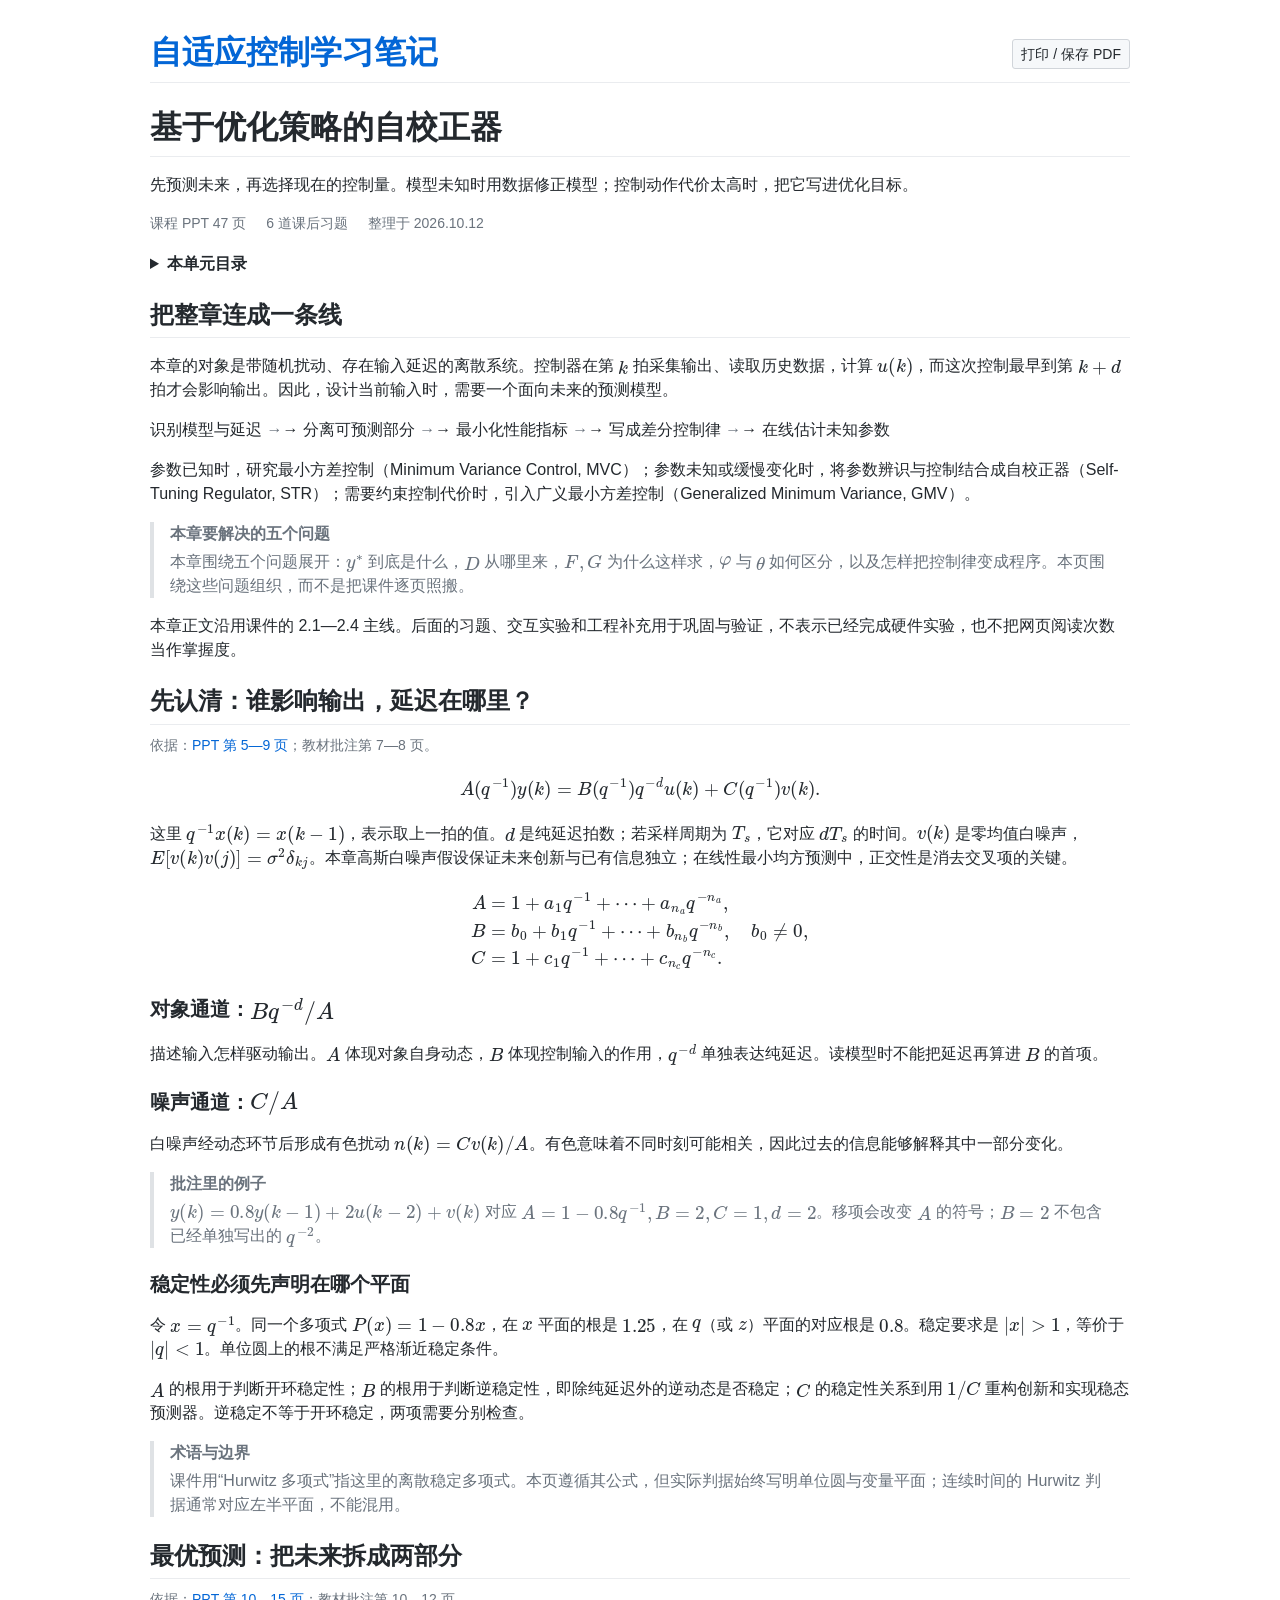
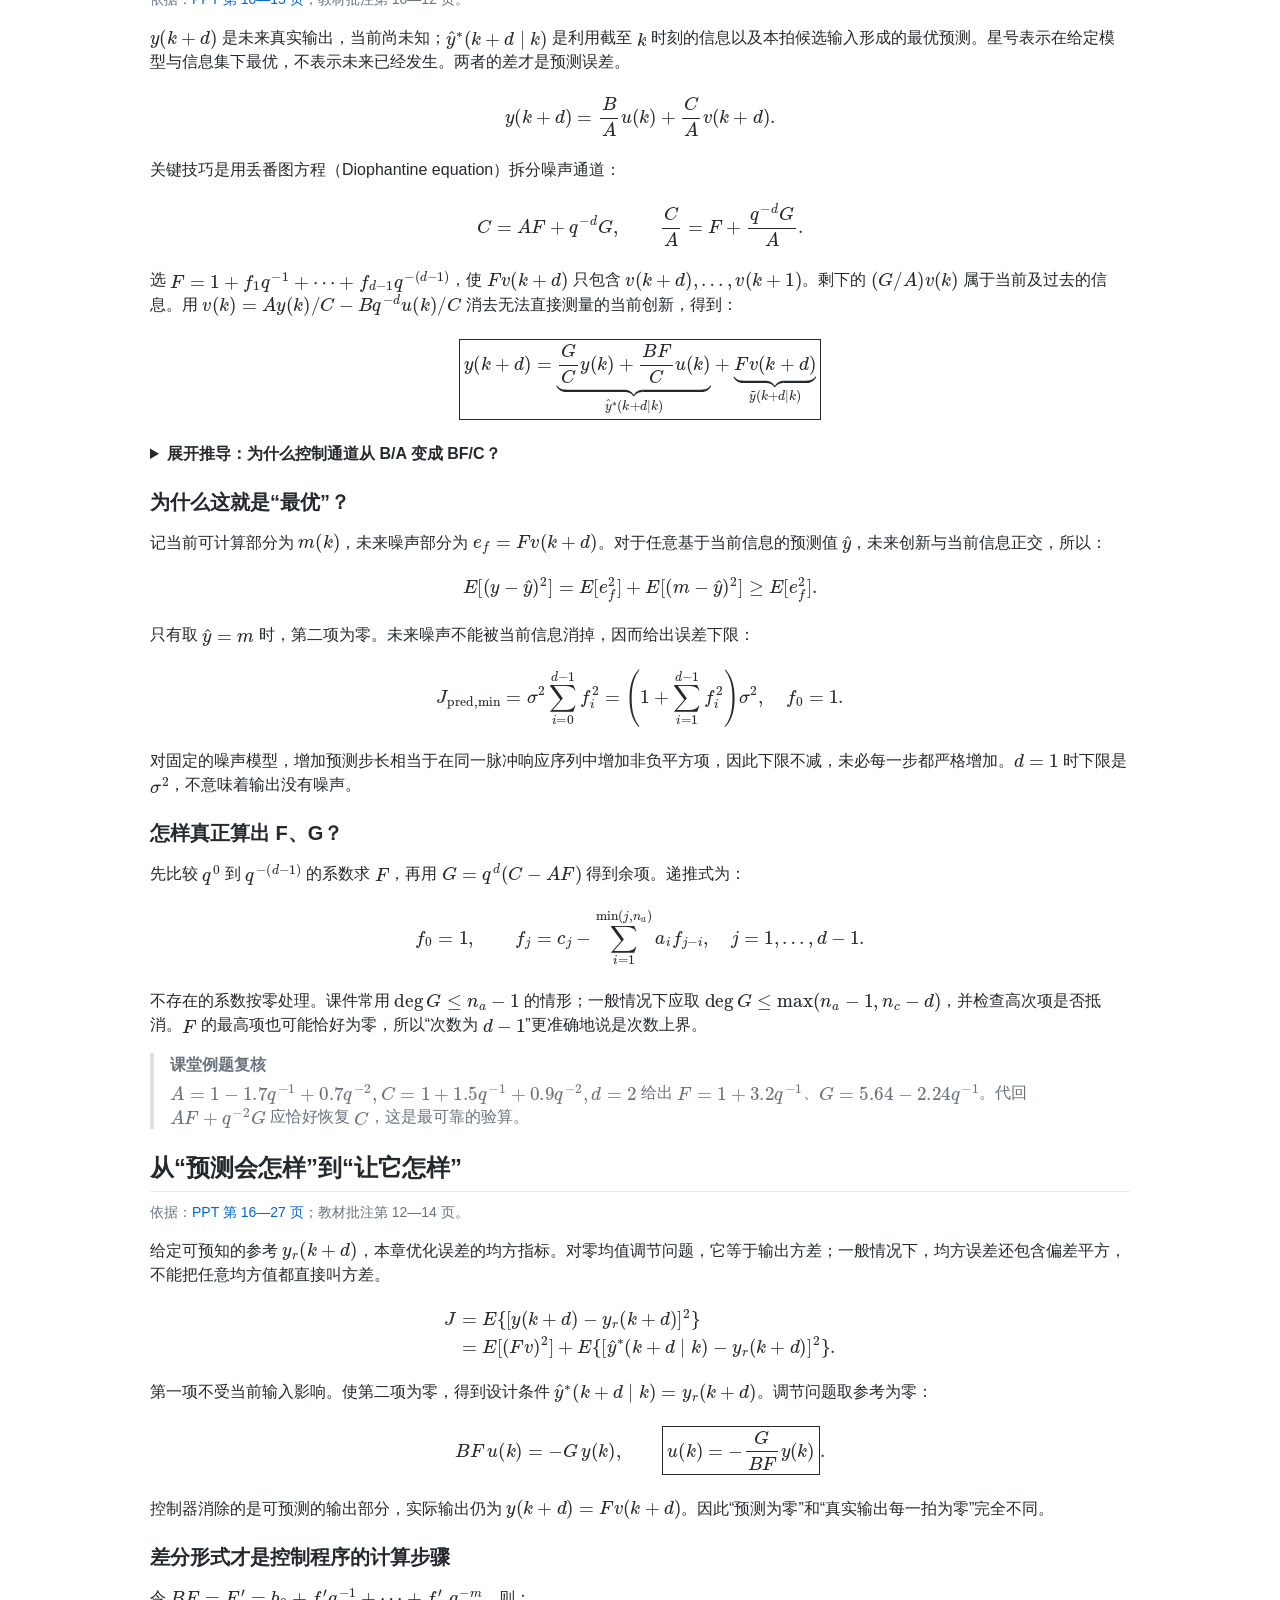
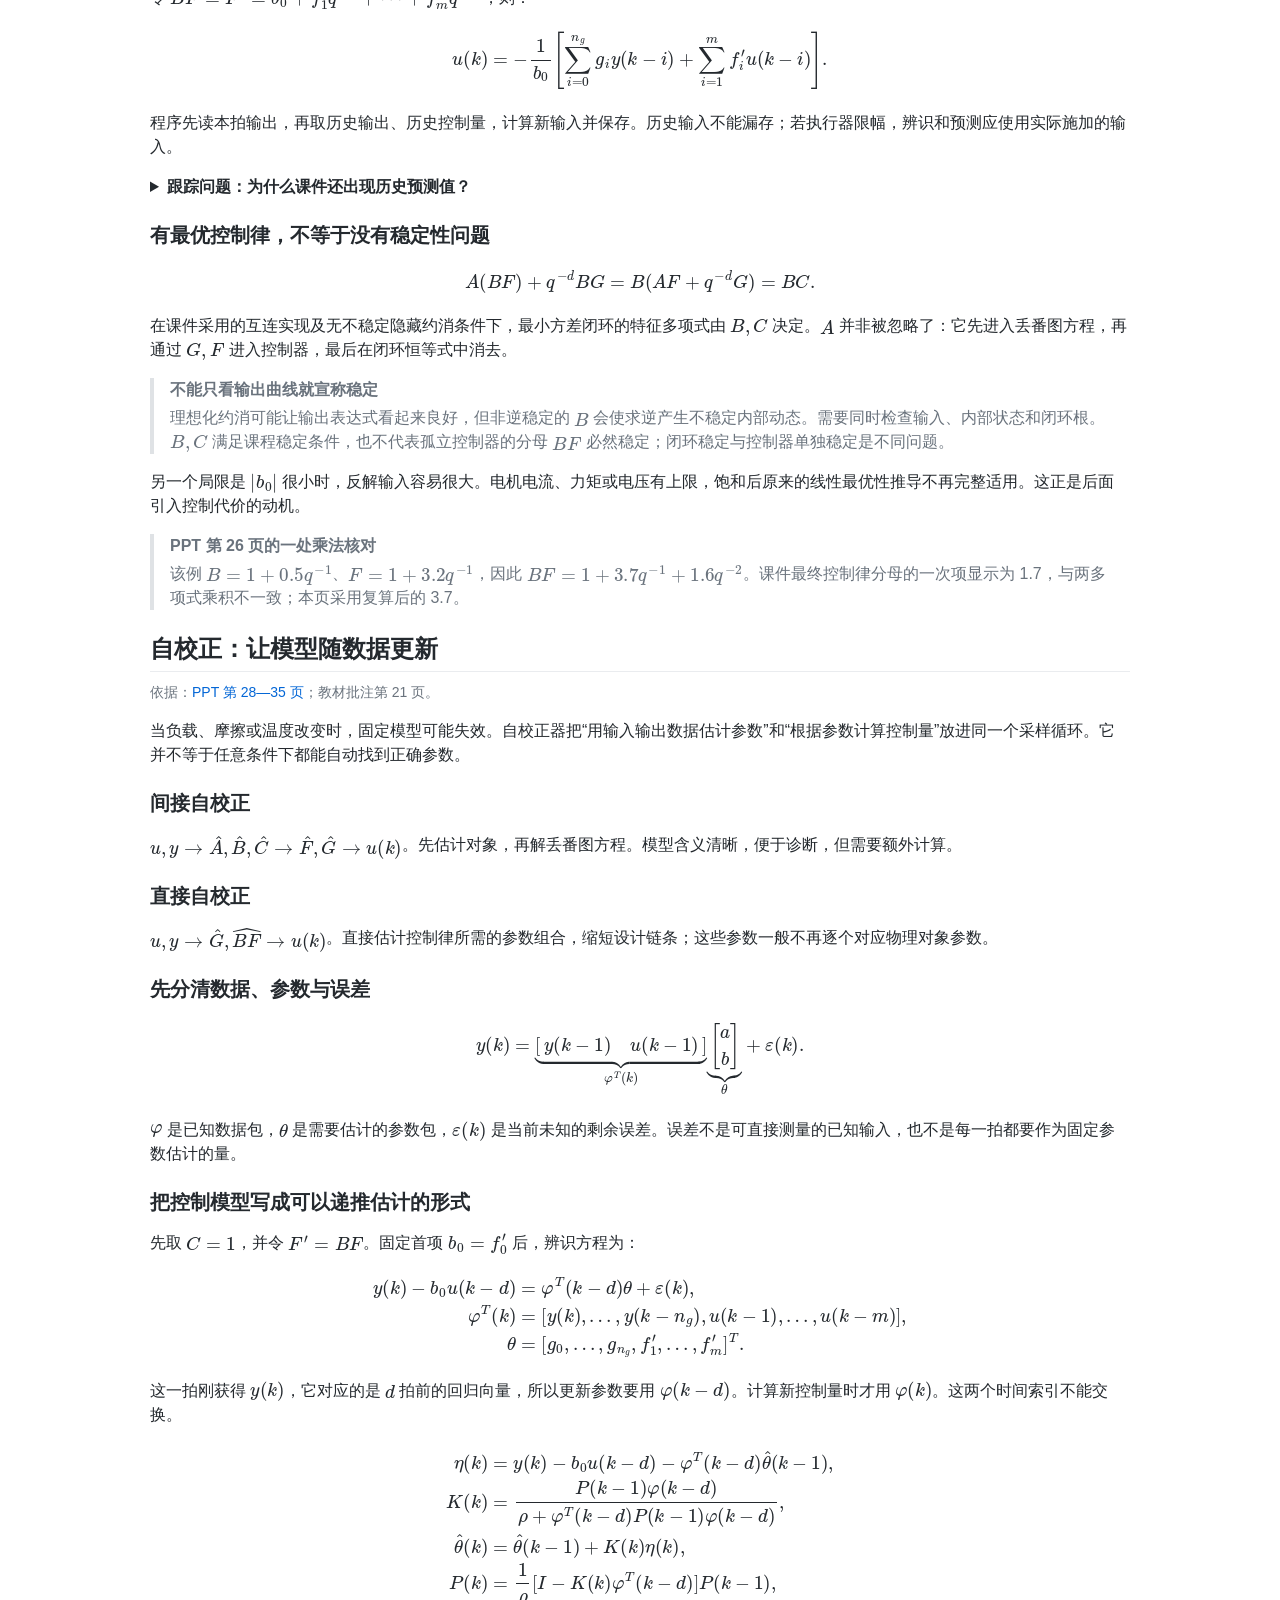
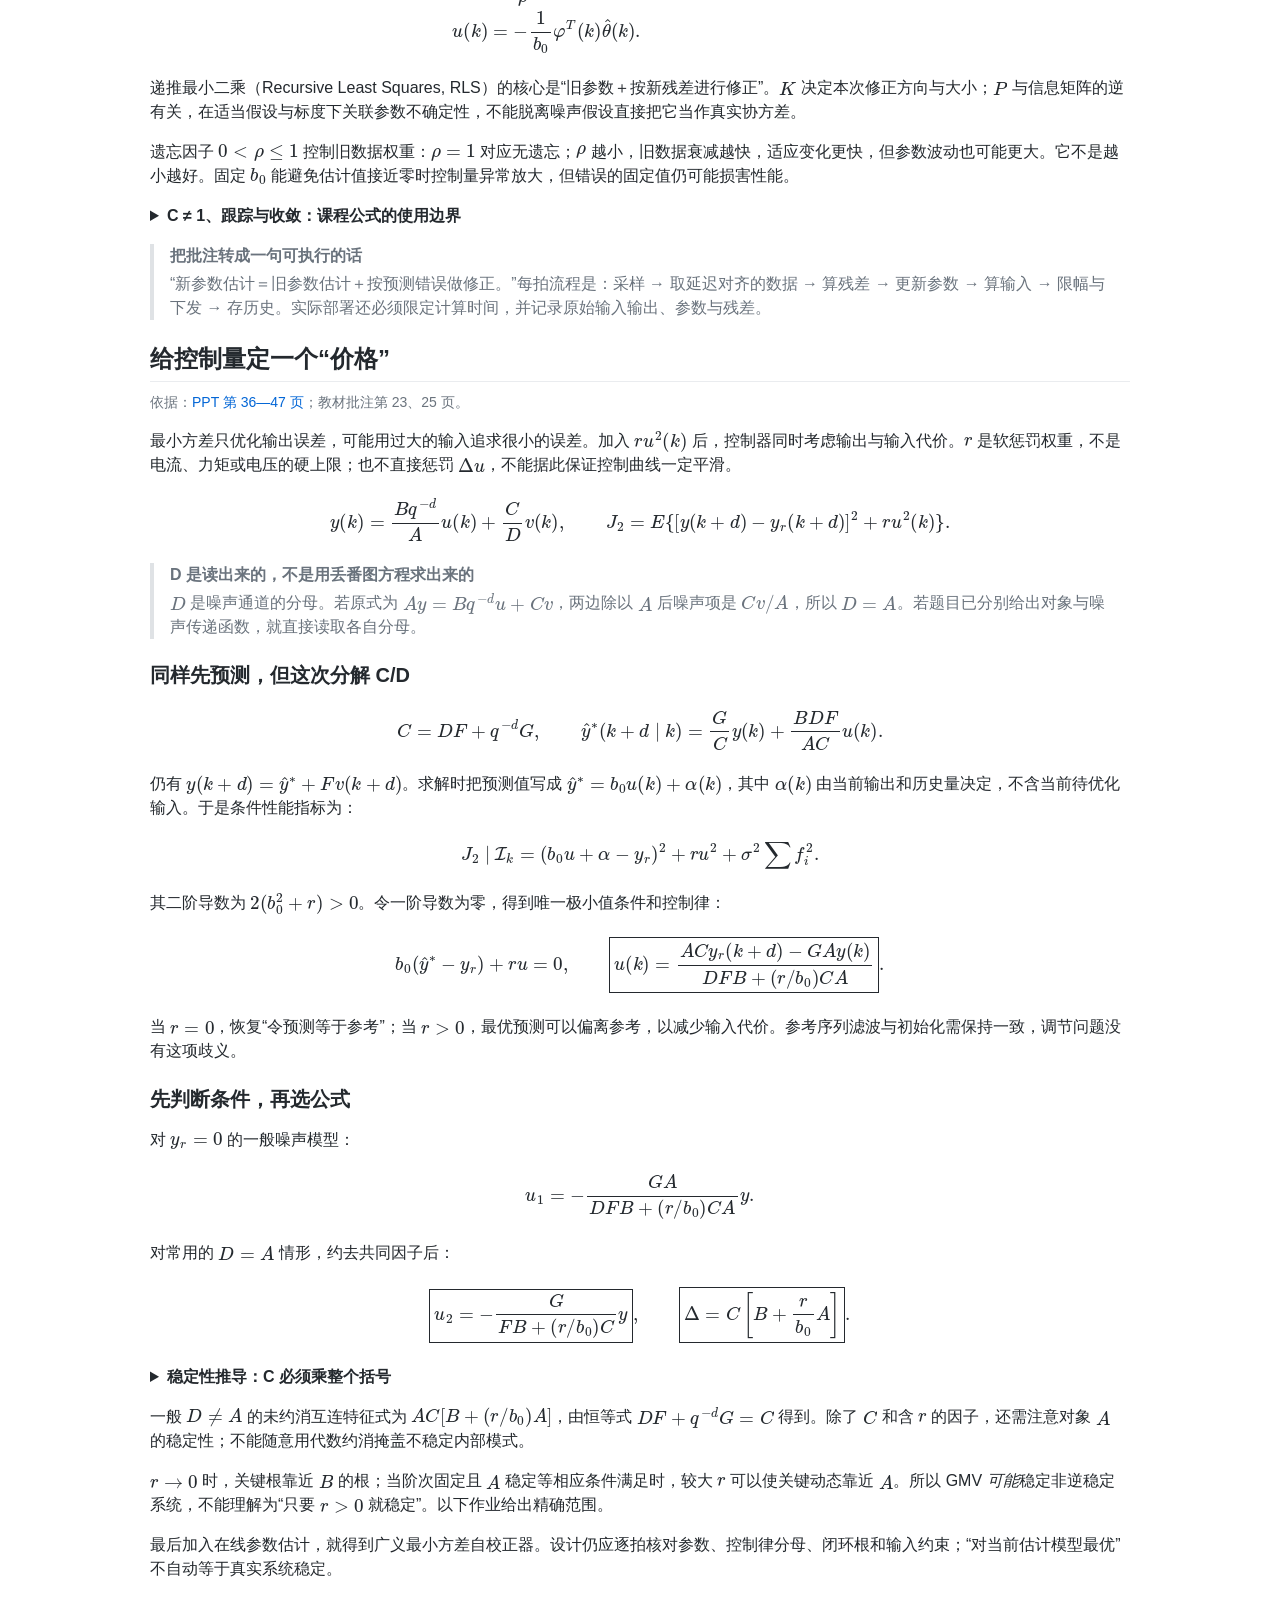
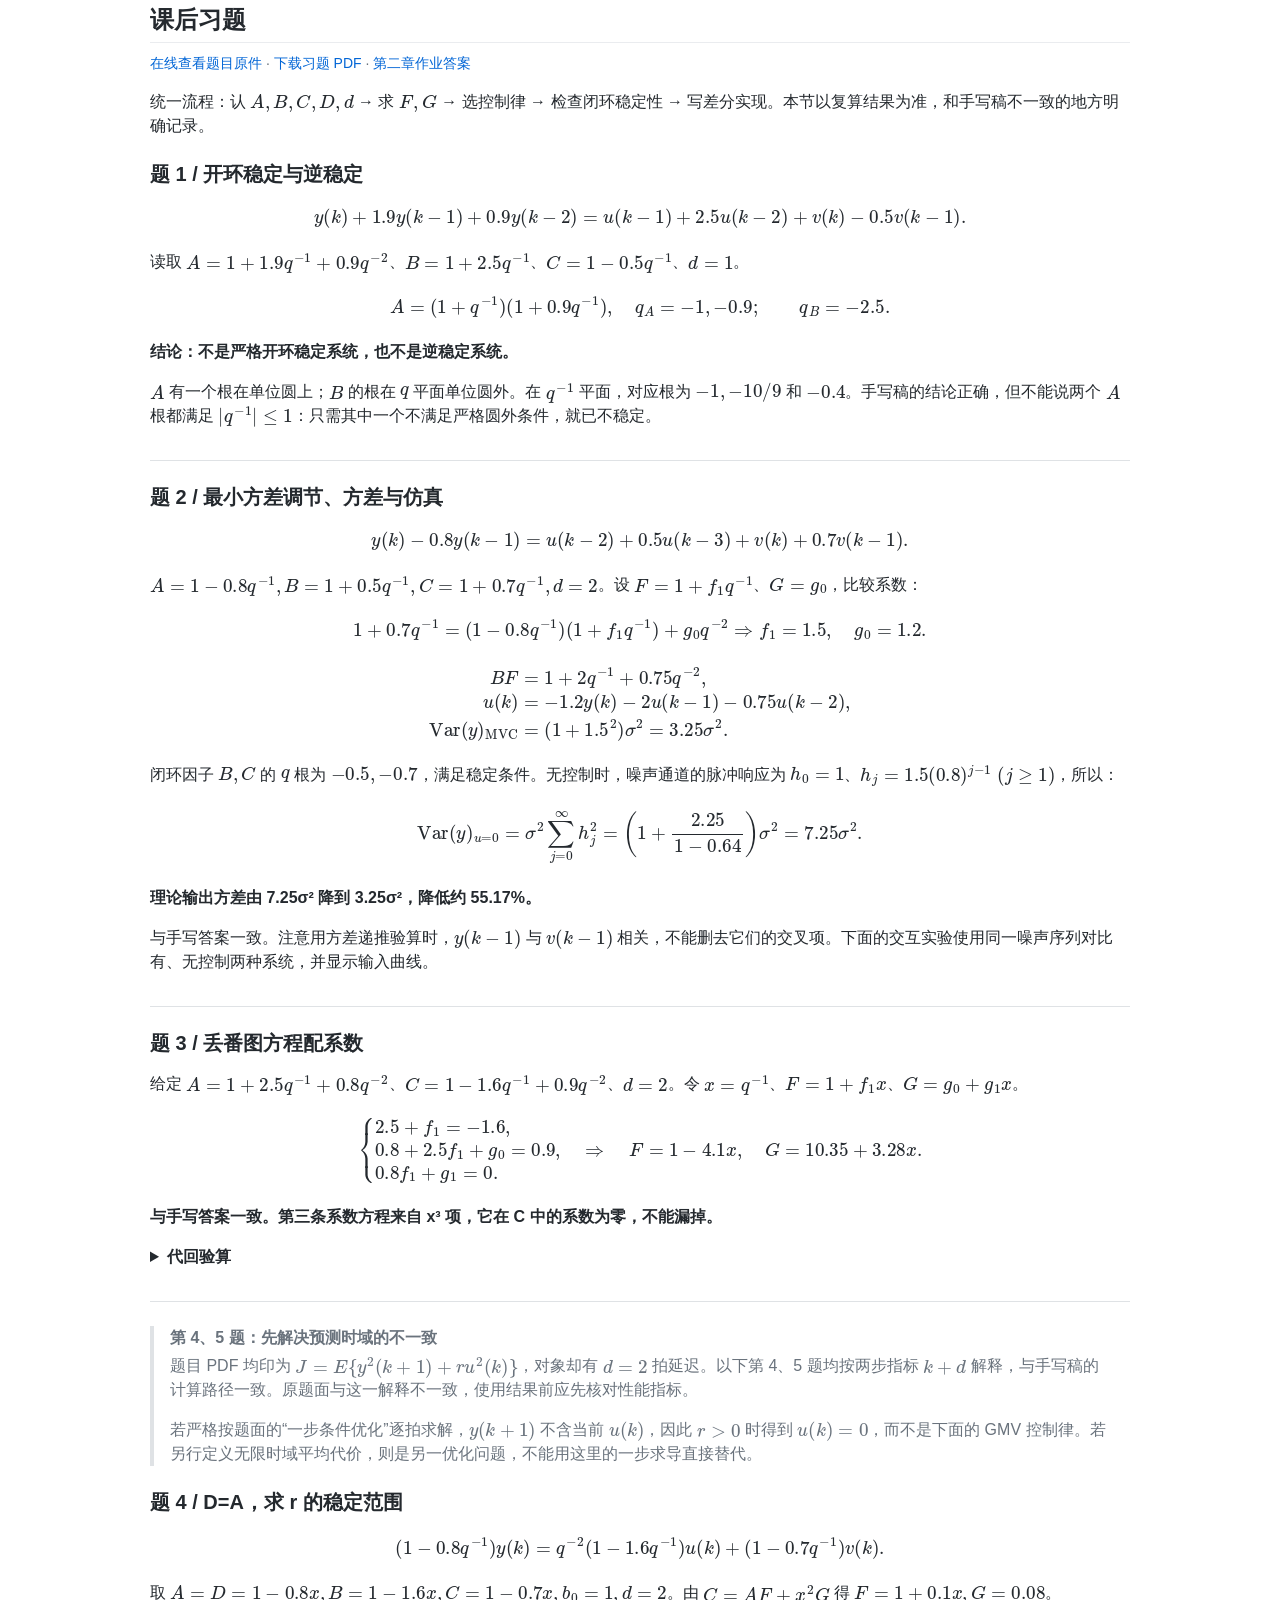
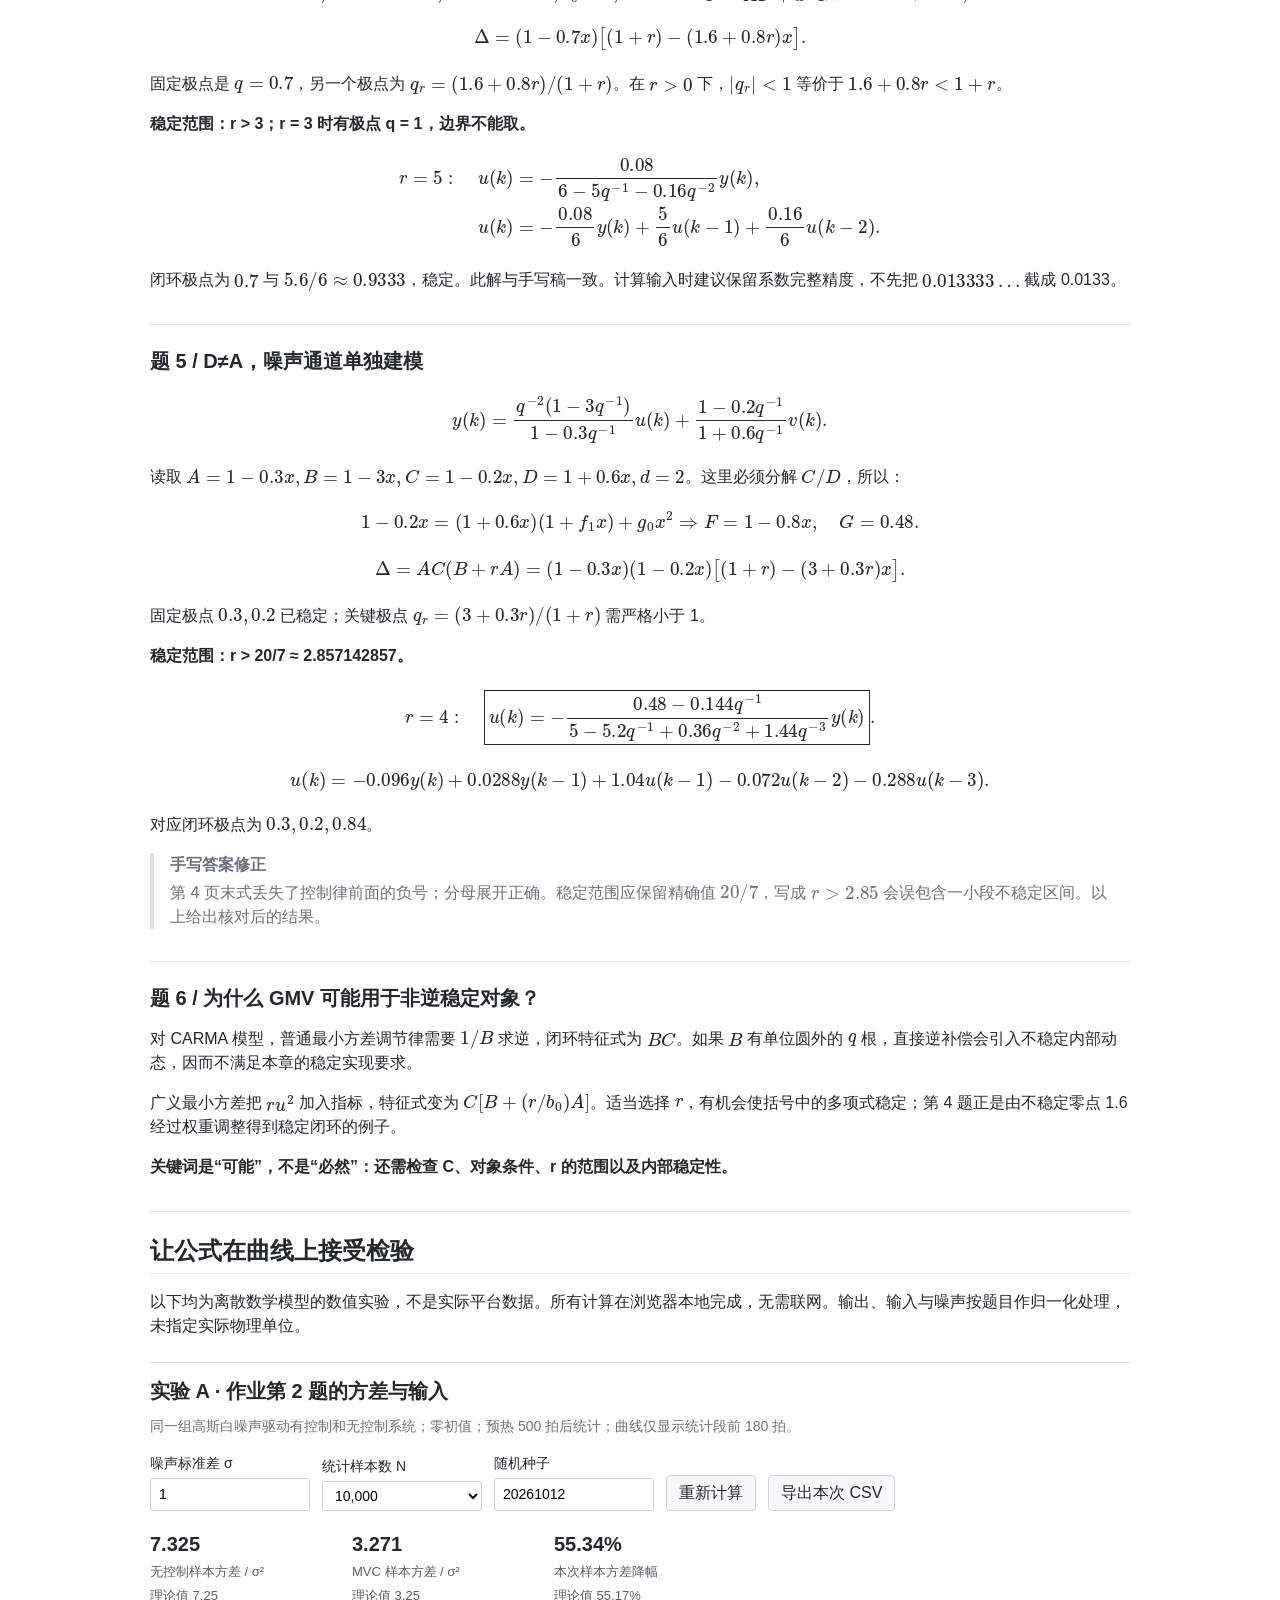
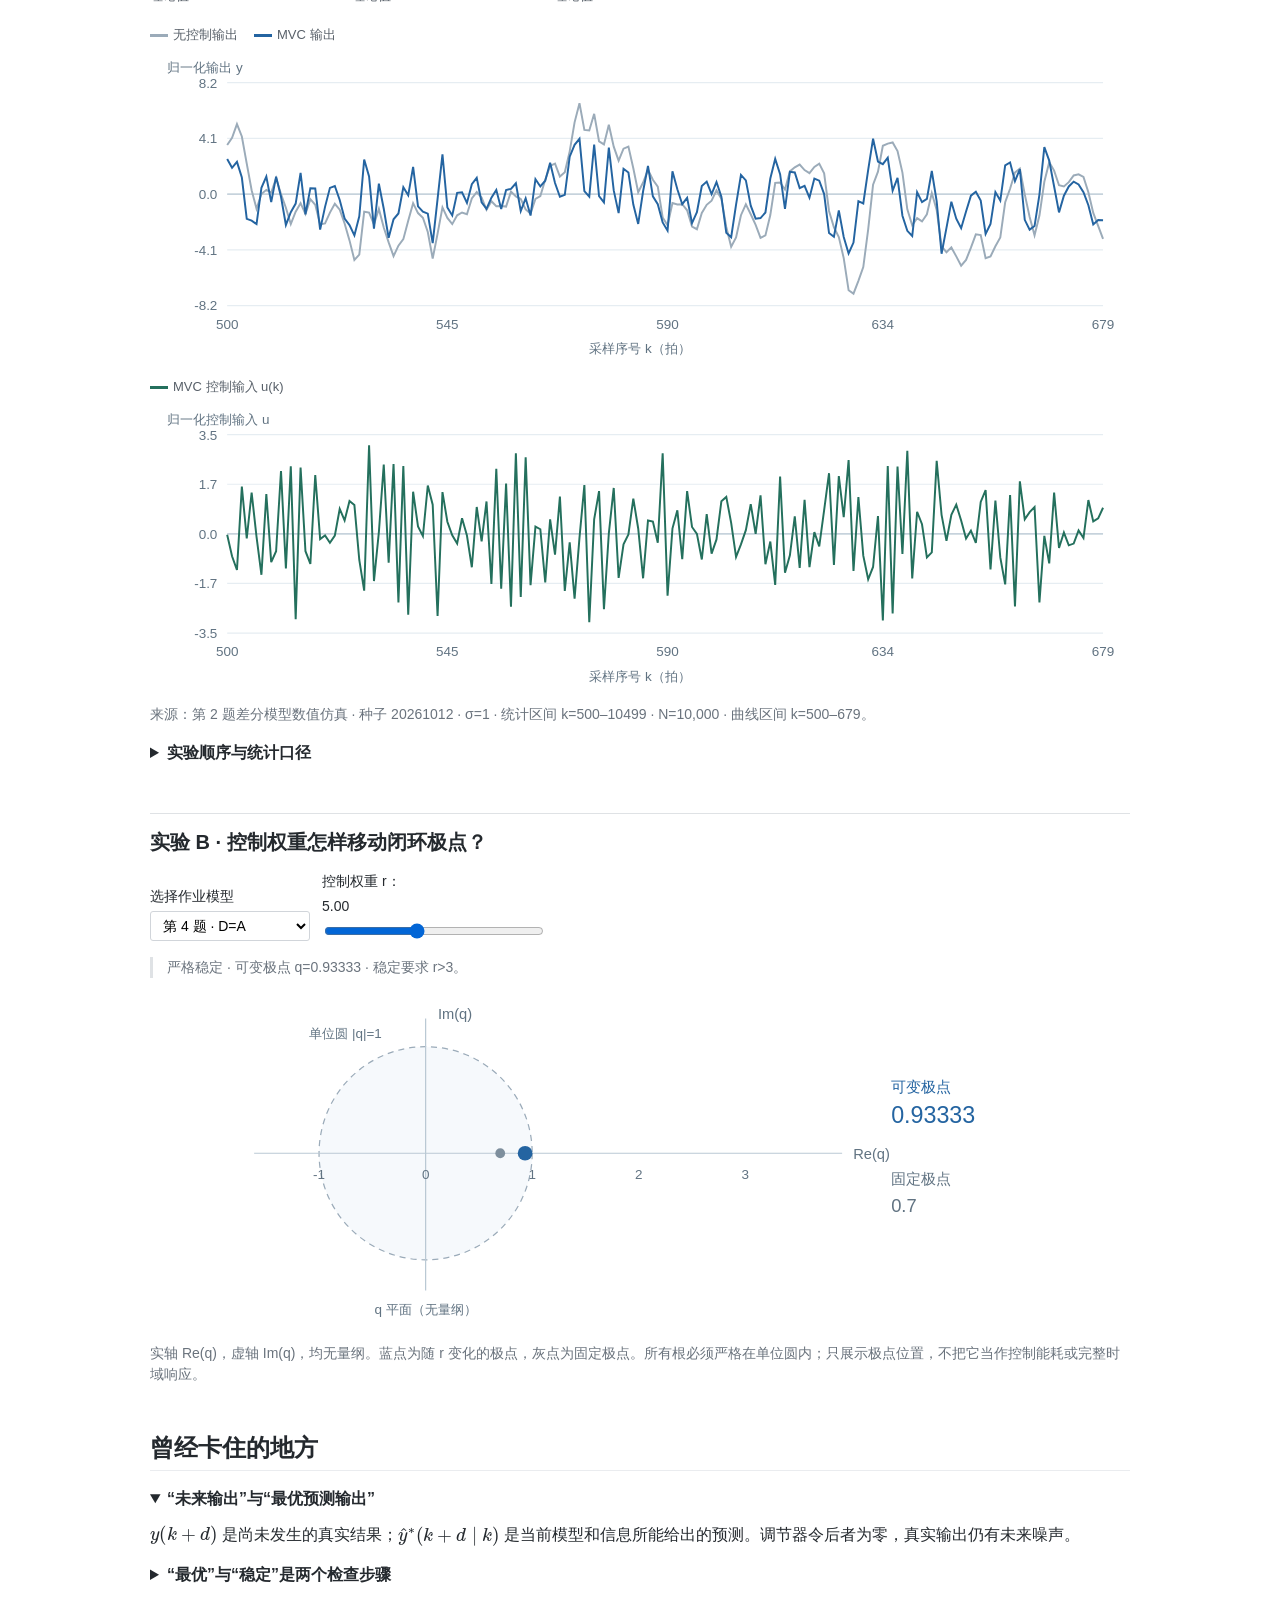
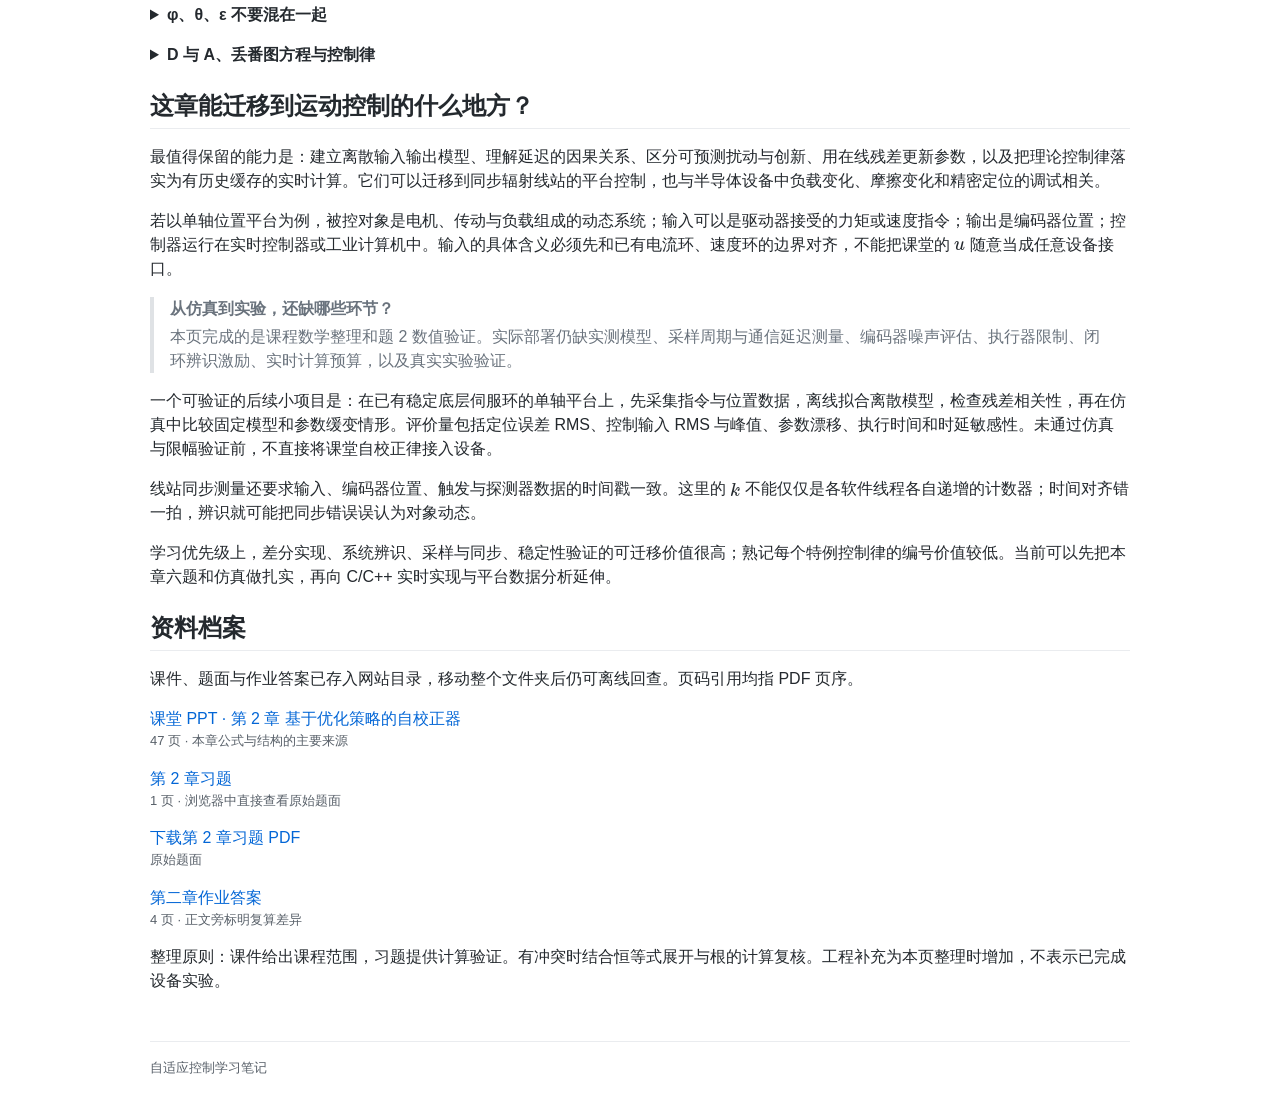
==== chapters/chapter2.html @ d5ee58f8 "Upload adaptive control chapter 2 notes" ====
<!doctype html>
<html lang="zh-CN">
<head>
<meta charset="utf-8"><meta name="viewport" content="width=device-width,initial-scale=1">
<meta name="description" content="自适应控制学习笔记：课件、推导、习题、仿真与工程理解。">
<title>基于优化策略的自校正器 · 自适应控制学习笔记</title>
<link rel="stylesheet" href="../assets/css/style.css">
<script src="../assets/js/math-config.js"></script>
<script defer src="../assets/vendor/mathjax/es5/tex-chtml.js"></script>
<script defer src="../assets/js/app.js"></script>
<script defer src="../assets/js/numerics.js"></script><script defer src="../assets/js/lab.js"></script>
</head>
<body class="chapter-page">
<a class="skip" href="#main">跳转到正文</a>
<div class="page">
  <header class="site-header"><a href="../index.html">自适应控制学习笔记</a><button id="print" type="button">打印 / 保存 PDF</button></header>
  <main id="main" class="markdown-body"><header class="chapter-header"><h1>基于优化策略的自校正器</h1><p class="lead">先预测未来，再选择现在的控制量。模型未知时用数据修正模型；控制动作代价太高时，把它写进优化目标。</p><div class="chapter-meta"><span>课程 PPT 47 页</span><span>6 道课后习题</span><span>整理于 2026.10.12</span></div></header><details class="toc"><summary>本单元目录</summary><nav class="section-nav" aria-label="第 02 单元目录"><a href="#overview">本章主线</a><a href="#model">2.1 模型与稳定性</a><a href="#prediction">2.2 最优预测</a><a href="#mvc">2.2 最小方差控制</a><a href="#str">2.3 自校正与 RLS</a><a href="#gmv">2.4 广义最小方差</a><a href="#exercises">课后习题</a><a href="#lab">交互实验室</a><a href="#review">曾经卡住的地方</a><a href="#engineering">工程迁移</a><a href="#sources">资料与手写笔记</a></nav></details>

<section id="overview" class="chapter-section"><h2>把整章连成一条线</h2><p>本章的对象是带随机扰动、存在输入延迟的离散系统。控制器在第 \(k\) 拍采集输出、读取历史数据，计算 \(u(k)\)，而这次控制最早到第 \(k+d\) 拍才会影响输出。因此，设计当前输入时，需要一个面向未来的预测模型。</p><div class="flow"><span>识别模型与延迟</span><span>→ 分离可预测部分</span><span>→ 最小化性能指标</span><span>→ 写成差分控制律</span><span>→ 在线估计未知参数</span></div><p>参数已知时，研究最小方差控制（Minimum Variance Control, MVC）；参数未知或缓慢变化时，将参数辨识与控制结合成自校正器（Self-Tuning Regulator, STR）；需要约束控制代价时，引入广义最小方差控制（Generalized Minimum Variance, GMV）。</p><div class="callout note"><strong>本章要解决的五个问题</strong><p>本章围绕五个问题展开：\(y^*\) 到底是什么，\(D\) 从哪里来，\(F,G\) 为什么这样求，\(\varphi\) 与 \(\theta\) 如何区分，以及怎样把控制律变成程序。本页围绕这些问题组织，而不是把课件逐页照搬。</p></div><p>本章正文沿用课件的 2.1—2.4 主线。后面的习题、交互实验和工程补充用于巩固与验证，不表示已经完成硬件实验，也不把网页阅读次数当作掌握度。</p></section>

<section id="model" class="chapter-section"><h2>先认清：谁影响输出，延迟在哪里？</h2><p class="source-ref">依据：<a href="../sources/chapter2-slides.pdf#page=5">PPT 第 5—9 页</a>；教材批注第 7—8 页。</p><div class="equation">\[ A(q^{-1})y(k)=B(q^{-1})q^{-d}u(k)+C(q^{-1})v(k). \]</div><p>这里 \(q^{-1}x(k)=x(k-1)\)，表示取上一拍的值。\(d\) 是纯延迟拍数；若采样周期为 \(T_s\)，它对应 \(dT_s\) 的时间。\(v(k)\) 是零均值白噪声，\(E[v(k)v(j)]=\sigma^2\delta_{kj}\)。本章高斯白噪声假设保证未来创新与已有信息独立；在线性最小均方预测中，正交性是消去交叉项的关键。</p><div class="equation">\[\begin{aligned} A&=1+a_1q^{-1}+\cdots+a_{n_a}q^{-n_a},\\ B&=b_0+b_1q^{-1}+\cdots+b_{n_b}q^{-n_b},\quad b_0\ne0,\\ C&=1+c_1q^{-1}+\cdots+c_{n_c}q^{-n_c}.\end{aligned}\]</div><div class="two-col"><div class="concept"><h3>对象通道：\(Bq^{-d}/A\)</h3><p>描述输入怎样驱动输出。\(A\) 体现对象自身动态，\(B\) 体现控制输入的作用，\(q^{-d}\) 单独表达纯延迟。读模型时不能把延迟再算进 \(B\) 的首项。</p></div><div class="concept"><h3>噪声通道：\(C/A\)</h3><p>白噪声经动态环节后形成有色扰动 \(n(k)=Cv(k)/A\)。有色意味着不同时刻可能相关，因此过去的信息能够解释其中一部分变化。</p></div></div><div class="callout note"><strong>批注里的例子</strong><p>\(y(k)=0.8y(k-1)+2u(k-2)+v(k)\) 对应 \(A=1-0.8q^{-1},B=2,C=1,d=2\)。移项会改变 \(A\) 的符号；\(B=2\) 不包含已经单独写出的 \(q^{-2}\)。</p></div><h3>稳定性必须先声明在哪个平面</h3><p>令 \(x=q^{-1}\)。同一个多项式 \(P(x)=1-0.8x\)，在 \(x\) 平面的根是 \(1.25\)，在 \(q\)（或 \(z\)）平面的对应根是 \(0.8\)。稳定要求是 \(|x|>1\)，等价于 \(|q|<1\)。单位圆上的根不满足严格渐近稳定条件。</p><p>\(A\) 的根用于判断开环稳定性；\(B\) 的根用于判断逆稳定性，即除纯延迟外的逆动态是否稳定；\(C\) 的稳定性关系到用 \(1/C\) 重构创新和实现稳态预测器。逆稳定不等于开环稳定，两项需要分别检查。</p><div class="callout warning"><strong>术语与边界</strong><p>课件用“Hurwitz 多项式”指这里的离散稳定多项式。本页遵循其公式，但实际判据始终写明单位圆与变量平面；连续时间的 Hurwitz 判据通常对应左半平面，不能混用。</p></div></section>

<section id="prediction" class="chapter-section"><h2>最优预测：把未来拆成两部分</h2><p class="source-ref">依据：<a href="../sources/chapter2-slides.pdf#page=10">PPT 第 10—15 页</a>；教材批注第 10—12 页。</p><p>\(y(k+d)\) 是未来真实输出，当前尚未知；\(\hat y^*(k+d\mid k)\) 是利用截至 \(k\) 时刻的信息以及本拍候选输入形成的最优预测。星号表示在给定模型与信息集下最优，不表示未来已经发生。两者的差才是预测误差。</p><div class="equation">\[ y(k+d)=\frac{B}{A}u(k)+\frac{C}{A}v(k+d). \]</div><p>关键技巧是用丢番图方程（Diophantine equation）拆分噪声通道：</p><div class="equation">\[ C=AF+q^{-d}G,\qquad \frac CA=F+\frac{q^{-d}G}{A}. \]</div><p>选 \(F=1+f_1q^{-1}+\cdots+f_{d-1}q^{-(d-1)}\)，使 \(Fv(k+d)\) 只包含 \(v(k+d),\ldots,v(k+1)\)。剩下的 \((G/A)v(k)\) 属于当前及过去的信息。用 \(v(k)=Ay(k)/C-Bq^{-d}u(k)/C\) 消去无法直接测量的当前创新，得到：</p><div class="equation">\[\boxed{y(k+d)=\underbrace{\frac GC y(k)+\frac{BF}{C}u(k)}_{\hat y^*(k+d\mid k)}+\underbrace{Fv(k+d)}_{\tilde y(k+d\mid k)}}\]</div><details><summary>展开推导：为什么控制通道从 B/A 变成 BF/C？</summary><div class="equation">\[\begin{aligned}y(k+d)&=\frac BA u(k)+Fv(k+d)+\frac GA v(k)\\&=\frac GC y(k)+\frac{B(C-q^{-d}G)}{AC}u(k)+Fv(k+d)\\&=\frac GC y(k)+\frac{BF}{C}u(k)+Fv(k+d).\end{aligned}\]</div><p>最后一步使用 \(C-q^{-d}G=AF\)。因此 \(F,G\) 是为构造预测器引入的多项式，不是随意加进去的控制参数。</p></details><h3>为什么这就是“最优”？</h3><p>记当前可计算部分为 \(m(k)\)，未来噪声部分为 \(e_f=Fv(k+d)\)。对于任意基于当前信息的预测值 \(\hat y\)，未来创新与当前信息正交，所以：</p><div class="equation">\[ E[(y-\hat y)^2]=E[e_f^2]+E[(m-\hat y)^2]\ge E[e_f^2]. \]</div><p>只有取 \(\hat y=m\) 时，第二项为零。未来噪声不能被当前信息消掉，因而给出误差下限：</p><div class="equation">\[ J_{\mathrm{pred,min}}=\sigma^2\sum_{i=0}^{d-1}f_i^2=\left(1+\sum_{i=1}^{d-1}f_i^2\right)\sigma^2,\quad f_0=1. \]</div><p>对固定的噪声模型，增加预测步长相当于在同一脉冲响应序列中增加非负平方项，因此下限不减，未必每一步都严格增加。\(d=1\) 时下限是 \(\sigma^2\)，不意味着输出没有噪声。</p><h3>怎样真正算出 F、G？</h3><p>先比较 \(q^0\) 到 \(q^{-(d-1)}\) 的系数求 \(F\)，再用 \(G=q^d(C-AF)\) 得到余项。递推式为：</p><div class="equation">\[ f_0=1,\qquad f_j=c_j-\sum_{i=1}^{\min(j,n_a)}a_i f_{j-i},\quad j=1,\ldots,d-1. \]</div><p>不存在的系数按零处理。课件常用 \(\deg G\le n_a-1\) 的情形；一般情况下应取 \(\deg G\le\max(n_a-1,n_c-d)\)，并检查高次项是否抵消。\(F\) 的最高项也可能恰好为零，所以“次数为 \(d-1\)”更准确地说是次数上界。</p><div class="callout note"><strong>课堂例题复核</strong><p>\(A=1-1.7q^{-1}+0.7q^{-2},C=1+1.5q^{-1}+0.9q^{-2},d=2\) 给出 \(F=1+3.2q^{-1}\)、\(G=5.64-2.24q^{-1}\)。代回 \(AF+q^{-2}G\) 应恰好恢复 \(C\)，这是最可靠的验算。</p></div></section>

<section id="mvc" class="chapter-section"><h2>从“预测会怎样”到“让它怎样”</h2><p class="source-ref">依据：<a href="../sources/chapter2-slides.pdf#page=16">PPT 第 16—27 页</a>；教材批注第 12—14 页。</p><p>给定可预知的参考 \(y_r(k+d)\)，本章优化误差的均方指标。对零均值调节问题，它等于输出方差；一般情况下，均方误差还包含偏差平方，不能把任意均方值都直接叫方差。</p><div class="equation">\[\begin{aligned}J&=E\{[y(k+d)-y_r(k+d)]^2\}\\&=E[(Fv)^2]+E\{[\hat y^*(k+d\mid k)-y_r(k+d)]^2\}.\end{aligned}\]</div><p>第一项不受当前输入影响。使第二项为零，得到设计条件 \(\hat y^*(k+d\mid k)=y_r(k+d)\)。调节问题取参考为零：</p><div class="equation">\[ BF\,u(k)=-G\,y(k),\qquad \boxed{u(k)=-\frac{G}{BF}y(k)}. \]</div><p>控制器消除的是可预测的输出部分，实际输出仍为 \(y(k+d)=Fv(k+d)\)。因此“预测为零”和“真实输出每一拍为零”完全不同。</p><h3>差分形式才是控制程序的计算步骤</h3><p>令 \(BF=F'=b_0+f'_1q^{-1}+\cdots+f'_mq^{-m}\)，则：</p><div class="equation">\[ u(k)=-\frac1{b_0}\left[\sum_{i=0}^{n_g}g_i y(k-i)+\sum_{i=1}^{m}f'_i u(k-i)\right]. \]</div><p>程序先读本拍输出，再取历史输出、历史控制量，计算新输入并保存。历史输入不能漏存；若执行器限幅，辨识和预测应使用实际施加的输入。</p><details><summary>跟踪问题：为什么课件还出现历史预测值？</summary><p>预测关系为 \(C\hat y^*(k+d\mid k)=Gy(k)+BFu(k)\)。在课件的预测输出序列记号下：</p><div class="equation">\[ BF u(k)=y_r(k+d)+\sum_{i=1}^{n_c}c_i\hat y^*(k+d-i\mid k-i)-G y(k). \]</div><p>如果此前各拍也已满足最优预测等于参考，历史预测项可以替换为历史参考，从而写成常见的 \(BFu=C y_r(k+d)-Gy\)。启动阶段应一致初始化参考滤波器和预测器；不要把不同信息时刻的条件预测随意视为相同。</p></details><h3>有最优控制律，不等于没有稳定性问题</h3><div class="equation">\[ A(BF)+q^{-d}BG=B(AF+q^{-d}G)=BC. \]</div><p>在课件采用的互连实现及无不稳定隐藏约消条件下，最小方差闭环的特征多项式由 \(B,C\) 决定。\(A\) 并非被忽略了：它先进入丢番图方程，再通过 \(G,F\) 进入控制器，最后在闭环恒等式中消去。</p><div class="callout warning"><strong>不能只看输出曲线就宣称稳定</strong><p>理想化约消可能让输出表达式看起来良好，但非逆稳定的 \(B\) 会使求逆产生不稳定内部动态。需要同时检查输入、内部状态和闭环根。\(B,C\) 满足课程稳定条件，也不代表孤立控制器的分母 \(BF\) 必然稳定；闭环稳定与控制器单独稳定是不同问题。</p></div><p>另一个局限是 \(|b_0|\) 很小时，反解输入容易很大。电机电流、力矩或电压有上限，饱和后原来的线性最优性推导不再完整适用。这正是后面引入控制代价的动机。</p><div class="callout warning"><strong>PPT 第 26 页的一处乘法核对</strong><p>该例 \(B=1+0.5q^{-1}\)、\(F=1+3.2q^{-1}\)，因此 \(BF=1+3.7q^{-1}+1.6q^{-2}\)。课件最终控制律分母的一次项显示为 1.7，与两多项式乘积不一致；本页采用复算后的 3.7。</p></div></section>

<section id="str" class="chapter-section"><h2>自校正：让模型随数据更新</h2><p class="source-ref">依据：<a href="../sources/chapter2-slides.pdf#page=28">PPT 第 28—35 页</a>；教材批注第 21 页。</p><p>当负载、摩擦或温度改变时，固定模型可能失效。自校正器把“用输入输出数据估计参数”和“根据参数计算控制量”放进同一个采样循环。它并不等于任意条件下都能自动找到正确参数。</p><div class="two-col"><div class="concept"><h3>间接自校正</h3><p>\(u,y\to\hat A,\hat B,\hat C\to\hat F,\hat G\to u(k)\)。先估计对象，再解丢番图方程。模型含义清晰，便于诊断，但需要额外计算。</p></div><div class="concept"><h3>直接自校正</h3><p>\(u,y\to\hat G,\widehat{BF}\to u(k)\)。直接估计控制律所需的参数组合，缩短设计链条；这些参数一般不再逐个对应物理对象参数。</p></div></div><h3>先分清数据、参数与误差</h3><div class="equation">\[ y(k)=\underbrace{[\,y(k-1)\quad u(k-1)\,]}_{\varphi^T(k)}\underbrace{\begin{bmatrix}a\\b\end{bmatrix}}_\theta+\varepsilon(k). \]</div><p>\(\varphi\) 是已知数据包，\(\theta\) 是需要估计的参数包，\(\varepsilon(k)\) 是当前未知的剩余误差。误差不是可直接测量的已知输入，也不是每一拍都要作为固定参数估计的量。</p><h3>把控制模型写成可以递推估计的形式</h3><p>先取 \(C=1\)，并令 \(F'=BF\)。固定首项 \(b_0=f'_0\) 后，辨识方程为：</p><div class="equation">\[\begin{aligned}y(k)-b_0u(k-d)&=\varphi^T(k-d)\theta+\varepsilon(k),\\\varphi^T(k)&=[y(k),\ldots,y(k-n_g),u(k-1),\ldots,u(k-m)],\\\theta&=[g_0,\ldots,g_{n_g},f'_1,\ldots,f'_m]^T.\end{aligned}\]</div><p>这一拍刚获得 \(y(k)\)，它对应的是 \(d\) 拍前的回归向量，所以更新参数要用 \(\varphi(k-d)\)。计算新控制量时才用 \(\varphi(k)\)。这两个时间索引不能交换。</p><div class="equation">\[\begin{aligned}\eta(k)&=y(k)-b_0u(k-d)-\varphi^T(k-d)\hat\theta(k-1),\\K(k)&=\frac{P(k-1)\varphi(k-d)}{\rho+\varphi^T(k-d)P(k-1)\varphi(k-d)},\\\hat\theta(k)&=\hat\theta(k-1)+K(k)\eta(k),\\P(k)&=\frac1\rho[I-K(k)\varphi^T(k-d)]P(k-1),\\u(k)&=-\frac1{b_0}\varphi^T(k)\hat\theta(k).\end{aligned}\]</div><p>递推最小二乘（Recursive Least Squares, RLS）的核心是“旧参数＋按新残差进行修正”。\(K\) 决定本次修正方向与大小；\(P\) 与信息矩阵的逆有关，在适当假设与标度下关联参数不确定性，不能脱离噪声假设直接把它当作真实协方差。</p><p>遗忘因子 \(0&lt;\rho\le1\) 控制旧数据权重：\(\rho=1\) 对应无遗忘；\(\rho\) 越小，旧数据衰减越快，适应变化更快，但参数波动也可能更大。它不是越小越好。固定 \(b_0\) 能避免估计值接近零时控制量异常放大，但错误的固定值仍可能损害性能。</p><details><summary>C ≠ 1、跟踪与收敛：课程公式的使用边界</summary><p>课件对直接调节利用 \(y^*=0\) 消去 \((1-C)y^*\) 项，从而沿用简化估计模型。这是闭环自校正结构的论证，不是宣称任意有色噪声模型都可以忽略 \(C\) 并用普通最小二乘无偏辨识。</p><p>跟踪问题中 \(y^*\ne0\)，需引入 \(C\) 相关参数，并用历史预测替代未知的未来输出，形成增广估计。间接辨识完整 CARMA 模型时，噪声历史不可直接测量，通常需要残差估计等处理；不能把 \(v(k)\) 直接当作传感器数据。</p><p>课件第 35 页的结论以参数估计收敛到真值、相关多项式无公因子为前提。这并不证明所有闭环数据都足够激励参数，也不保证任意初值、任意遗忘因子都收敛。控制性能看似良好，不等于全部参数都已辨识正确。</p></details><div class="callout note"><strong>把批注转成一句可执行的话</strong><p>“新参数估计＝旧参数估计＋按预测错误做修正。”每拍流程是：采样 → 取延迟对齐的数据 → 算残差 → 更新参数 → 算输入 → 限幅与下发 → 存历史。实际部署还必须限定计算时间，并记录原始输入输出、参数与残差。</p></div></section>

<section id="gmv" class="chapter-section"><h2>给控制量定一个“价格”</h2><p class="source-ref">依据：<a href="../sources/chapter2-slides.pdf#page=36">PPT 第 36—47 页</a>；教材批注第 23、25 页。</p><p>最小方差只优化输出误差，可能用过大的输入追求很小的误差。加入 \(r u^2(k)\) 后，控制器同时考虑输出与输入代价。\(r\) 是软惩罚权重，不是电流、力矩或电压的硬上限；也不直接惩罚 \(\Delta u\)，不能据此保证控制曲线一定平滑。</p><div class="equation">\[ y(k)=\frac{Bq^{-d}}A u(k)+\frac CD v(k),\qquad J_2=E\{[y(k+d)-y_r(k+d)]^2+r u^2(k)\}. \]</div><div class="callout note"><strong>D 是读出来的，不是用丢番图方程求出来的</strong><p>\(D\) 是噪声通道的分母。若原式为 \(Ay=Bq^{-d}u+Cv\)，两边除以 \(A\) 后噪声项是 \(Cv/A\)，所以 \(D=A\)。若题目已分别给出对象与噪声传递函数，就直接读取各自分母。</p></div><h3>同样先预测，但这次分解 C/D</h3><div class="equation">\[ C=DF+q^{-d}G,\qquad \hat y^*(k+d\mid k)=\frac GC y(k)+\frac{BDF}{AC}u(k). \]</div><p>仍有 \(y(k+d)=\hat y^*+Fv(k+d)\)。求解时把预测值写成 \(\hat y^*=b_0u(k)+\alpha(k)\)，其中 \(\alpha(k)\) 由当前输出和历史量决定，不含当前待优化输入。于是条件性能指标为：</p><div class="equation">\[ J_2\mid\mathcal I_k=(b_0u+\alpha-y_r)^2+r u^2+\sigma^2\sum f_i^2. \]</div><p>其二阶导数为 \(2(b_0^2+r)&gt;0\)。令一阶导数为零，得到唯一极小值条件和控制律：</p><div class="equation">\[ b_0(\hat y^*-y_r)+ru=0,\qquad \boxed{u(k)=\frac{ACy_r(k+d)-GAy(k)}{DFB+(r/b_0)CA}}. \]</div><p>当 \(r=0\)，恢复“令预测等于参考”；当 \(r&gt;0\)，最优预测可以偏离参考，以减少输入代价。参考序列滤波与初始化需保持一致，调节问题没有这项歧义。</p><h3>先判断条件，再选公式</h3><p>对 \(y_r=0\) 的一般噪声模型：</p><div class="equation">\[ u_1=-\frac{GA}{DFB+(r/b_0)CA}y. \]</div><p>对常用的 \(D=A\) 情形，约去共同因子后：</p><div class="equation">\[ \boxed{u_2=-\frac{G}{FB+(r/b_0)C}y},\qquad \boxed{\Delta=C\left[B+\frac r{b_0}A\right]}. \]</div><details><summary>稳定性推导：C 必须乘整个括号</summary><div class="equation">\[\begin{aligned}\Delta&=A\left(BF+\frac r{b_0}C\right)+q^{-d}BG\\&=B(AF+q^{-d}G)+\frac r{b_0}AC\\&=BC+\frac r{b_0}AC=C\left(B+\frac r{b_0}A\right).\end{aligned}\]</div><p>展开时须让 \(C\) 乘整个括号；少一个 \(C\) 会直接改变稳定范围。</p></details><p>一般 \(D\ne A\) 的未约消互连特征式为 \(AC[B+(r/b_0)A]\)，由恒等式 \(DF+q^{-d}G=C\) 得到。除了 \(C\) 和含 \(r\) 的因子，还需注意对象 \(A\) 的稳定性；不能随意用代数约消掩盖不稳定内部模式。</p><p>\(r\to0\) 时，关键根靠近 \(B\) 的根；当阶次固定且 \(A\) 稳定等相应条件满足时，较大 \(r\) 可以使关键动态靠近 \(A\)。所以 GMV <em>可能</em>稳定非逆稳定系统，不能理解为“只要 \(r&gt;0\) 就稳定”。以下作业给出精确范围。</p><p>最后加入在线参数估计，就得到广义最小方差自校正器。设计仍应逐拍核对参数、控制律分母、闭环根和输入约束；“对当前估计模型最优”不自动等于真实系统稳定。</p></section>

<section id="exercises" class="chapter-section"><h2>课后习题</h2><p class="source-ref"><a href="exercise-sheet.html">在线查看题目原件</a> · <a href="../sources/chapter2-exercises.pdf" download>下载习题 PDF</a> · <a href="../sources/chapter2-answers-redacted.pdf">第二章作业答案</a></p><p>统一流程：认 \(A,B,C,D,d\) → 求 \(F,G\) → 选控制律 → 检查闭环稳定性 → 写差分实现。本节以复算结果为准，和手写稿不一致的地方明确记录。</p>
<article class="exercise" id="exercise1"><h3>题 1 / 开环稳定与逆稳定</h3><div class="equation">\[y(k)+1.9y(k-1)+0.9y(k-2)=u(k-1)+2.5u(k-2)+v(k)-0.5v(k-1).\]</div><p>读取 \(A=1+1.9q^{-1}+0.9q^{-2}\)、\(B=1+2.5q^{-1}\)、\(C=1-0.5q^{-1}\)、\(d=1\)。</p><div class="equation">\[ A=(1+q^{-1})(1+0.9q^{-1}),\quad q_A=-1,-0.9;\qquad q_B=-2.5. \]</div><p class="result">结论：不是严格开环稳定系统，也不是逆稳定系统。</p><p>\(A\) 有一个根在单位圆上；\(B\) 的根在 \(q\) 平面单位圆外。在 \(q^{-1}\) 平面，对应根为 \(-1,-10/9\) 和 \(-0.4\)。手写稿的结论正确，但不能说两个 \(A\) 根都满足 \(|q^{-1}|\le1\)：只需其中一个不满足严格圆外条件，就已不稳定。</p></article>

<article class="exercise" id="exercise2"><h3>题 2 / 最小方差调节、方差与仿真</h3><div class="equation">\[ y(k)-0.8y(k-1)=u(k-2)+0.5u(k-3)+v(k)+0.7v(k-1). \]</div><p>\(A=1-0.8q^{-1},B=1+0.5q^{-1},C=1+0.7q^{-1},d=2\)。设 \(F=1+f_1q^{-1}\)、\(G=g_0\)，比较系数：</p><div class="equation">\[1+0.7q^{-1}=(1-0.8q^{-1})(1+f_1q^{-1})+g_0q^{-2}\Rightarrow f_1=1.5,\quad g_0=1.2.\]</div><div class="equation">\[\begin{aligned}BF&=1+2q^{-1}+0.75q^{-2},\\u(k)&=-1.2y(k)-2u(k-1)-0.75u(k-2),\\\operatorname{Var}(y)_{\mathrm{MVC}}&=(1+1.5^2)\sigma^2=3.25\sigma^2.\end{aligned}\]</div><p>闭环因子 \(B,C\) 的 \(q\) 根为 \(-0.5,-0.7\)，满足稳定条件。无控制时，噪声通道的脉冲响应为 \(h_0=1\)、\(h_j=1.5(0.8)^{j-1}\;(j\ge1)\)，所以：</p><div class="equation">\[\operatorname{Var}(y)_{u=0}=\sigma^2\sum_{j=0}^{\infty}h_j^2=\left(1+\frac{2.25}{1-0.64}\right)\sigma^2=7.25\sigma^2.\]</div><p class="result">理论输出方差由 7.25σ² 降到 3.25σ²，降低约 55.17%。</p><p>与手写答案一致。注意用方差递推验算时，\(y(k-1)\) 与 \(v(k-1)\) 相关，不能删去它们的交叉项。下面的交互实验使用同一噪声序列对比有、无控制两种系统，并显示输入曲线。</p></article>

<article class="exercise" id="exercise3"><h3>题 3 / 丢番图方程配系数</h3><p>给定 \(A=1+2.5q^{-1}+0.8q^{-2}\)、\(C=1-1.6q^{-1}+0.9q^{-2}\)、\(d=2\)。令 \(x=q^{-1}\)、\(F=1+f_1x\)、\(G=g_0+g_1x\)。</p><div class="equation">\[\begin{cases}2.5+f_1=-1.6,\\0.8+2.5f_1+g_0=0.9,\\0.8f_1+g_1=0.\end{cases}\quad\Rightarrow\quad F=1-4.1x,\quad G=10.35+3.28x.\]</div><p class="result">与手写答案一致。第三条系数方程来自 x³ 项，它在 C 中的系数为零，不能漏掉。</p><details><summary>代回验算</summary><div class="equation">\[AF=1-1.6x-9.45x^2-3.28x^3,\quad AF+x^2G=1-1.6x+0.9x^2=C.\]</div></details></article>

<div class="callout warning"><strong>第 4、5 题：先解决预测时域的不一致</strong><p>题目 PDF 均印为 \(J=E\{y^2(k+1)+ru^2(k)\}\)，对象却有 \(d=2\) 拍延迟。以下第 4、5 题均按两步指标 \(k+d\) 解释，与手写稿的计算路径一致。原题面与这一解释不一致，使用结果前应先核对性能指标。</p><p>若严格按题面的“一步条件优化”逐拍求解，\(y(k+1)\) 不含当前 \(u(k)\)，因此 \(r&gt;0\) 时得到 \(u(k)=0\)，而不是下面的 GMV 控制律。若另行定义无限时域平均代价，则是另一优化问题，不能用这里的一步求导直接替代。</p></div>

<article class="exercise" id="exercise4"><h3>题 4 / D=A，求 r 的稳定范围</h3><div class="equation">\[(1-0.8q^{-1})y(k)=q^{-2}(1-1.6q^{-1})u(k)+(1-0.7q^{-1})v(k).\]</div><p>取 \(A=D=1-0.8x,B=1-1.6x,C=1-0.7x,b_0=1,d=2\)。由 \(C=AF+x^2G\) 得 \(F=1+0.1x,G=0.08\)。</p><div class="equation">\[\Delta=(1-0.7x)\big[(1+r)-(1.6+0.8r)x\big].\]</div><p>固定极点是 \(q=0.7\)，另一个极点为 \(q_r=(1.6+0.8r)/(1+r)\)。在 \(r&gt;0\) 下，\(|q_r|&lt;1\) 等价于 \(1.6+0.8r&lt;1+r\)。</p><p class="result">稳定范围：r &gt; 3；r = 3 时有极点 q = 1，边界不能取。</p><div class="equation">\[\begin{aligned}r=5:\quad u(k)&=-\frac{0.08}{6-5q^{-1}-0.16q^{-2}}y(k),\\u(k)&=-\frac{0.08}{6}y(k)+\frac56u(k-1)+\frac{0.16}{6}u(k-2).\end{aligned}\]</div><p>闭环极点为 \(0.7\) 与 \(5.6/6\approx0.9333\)，稳定。此解与手写稿一致。计算输入时建议保留系数完整精度，不先把 \(0.013333\ldots\) 截成 0.0133。</p></article>

<article class="exercise" id="exercise5"><h3>题 5 / D≠A，噪声通道单独建模</h3><div class="equation">\[y(k)=\frac{q^{-2}(1-3q^{-1})}{1-0.3q^{-1}}u(k)+\frac{1-0.2q^{-1}}{1+0.6q^{-1}}v(k).\]</div><p>读取 \(A=1-0.3x,B=1-3x,C=1-0.2x,D=1+0.6x,d=2\)。这里必须分解 \(C/D\)，所以：</p><div class="equation">\[1-0.2x=(1+0.6x)(1+f_1x)+g_0x^2\Rightarrow F=1-0.8x,\quad G=0.48.\]</div><div class="equation">\[\Delta=AC(B+rA)=(1-0.3x)(1-0.2x)\big[(1+r)-(3+0.3r)x\big].\]</div><p>固定极点 \(0.3,0.2\) 已稳定；关键极点 \(q_r=(3+0.3r)/(1+r)\) 需严格小于 1。</p><p class="result">稳定范围：r &gt; 20/7 ≈ 2.857142857。</p><div class="equation">\[r=4:\quad \boxed{u(k)=-\frac{0.48-0.144q^{-1}}{5-5.2q^{-1}+0.36q^{-2}+1.44q^{-3}}y(k)}.\]</div><div class="equation">\[u(k)=-0.096y(k)+0.0288y(k-1)+1.04u(k-1)-0.072u(k-2)-0.288u(k-3).\]</div><p>对应闭环极点为 \(0.3,0.2,0.84\)。</p><div class="callout warning"><strong>手写答案修正</strong><p>第 4 页末式丢失了控制律前面的负号；分母展开正确。稳定范围应保留精确值 \(20/7\)，写成 \(r&gt;2.85\) 会误包含一小段不稳定区间。以上给出核对后的结果。</p></div></article>

<article class="exercise" id="exercise6"><h3>题 6 / 为什么 GMV 可能用于非逆稳定对象？</h3><p>对 CARMA 模型，普通最小方差调节律需要 \(1/B\) 求逆，闭环特征式为 \(BC\)。如果 \(B\) 有单位圆外的 \(q\) 根，直接逆补偿会引入不稳定内部动态，因而不满足本章的稳定实现要求。</p><p>广义最小方差把 \(ru^2\) 加入指标，特征式变为 \(C[B+(r/b_0)A]\)。适当选择 \(r\)，有机会使括号中的多项式稳定；第 4 题正是由不稳定零点 1.6 经过权重调整得到稳定闭环的例子。</p><p class="result">关键词是“可能”，不是“必然”：还需检查 C、对象条件、r 的范围以及内部稳定性。</p></article></section>

<section id="lab" class="chapter-section"><h2>让公式在曲线上接受检验</h2><p>以下均为离散数学模型的数值实验，不是实际平台数据。所有计算在浏览器本地完成，无需联网。输出、输入与噪声按题目作归一化处理，未指定实际物理单位。</p>
<div class="lab-panel" id="variance-lab"><h3>实验 A · 作业第 2 题的方差与输入</h3><p class="muted">同一组高斯白噪声驱动有控制和无控制系统；零初值；预热 500 拍后统计；曲线仅显示统计段前 180 拍。</p><div class="controls"><label>噪声标准差 σ<input id="noise-sigma" type="number" min="0.1" max="5" step="0.1" value="1"></label><label>统计样本数 N<select id="sample-count"><option value="2000">2,000</option><option value="10000" selected>10,000</option><option value="50000">50,000</option></select></label><label>随机种子<input id="random-seed" type="number" min="1" max="2147483647" step="1" value="20261012"></label><button id="run-sim" class="button primary" type="button">重新计算</button><button id="download-csv" type="button">导出本次 CSV</button></div><p id="sim-error" role="alert" class="muted"></p><div class="metrics" aria-live="polite"><div><strong id="var-open">—</strong><span>无控制样本方差 / σ²<br>理论值 7.25</span></div><div><strong id="var-controlled">—</strong><span>MVC 样本方差 / σ²<br>理论值 3.25</span></div><div><strong id="variance-reduction">—</strong><span>本次样本方差降幅<br>理论值 55.17%</span></div></div><div class="legend"><span><b style="background:#9babb9"></b>无控制输出</span><span><b style="background:#2464a1"></b>MVC 输出</span></div><svg id="output-plot" class="plot" viewBox="0 0 800 250" role="img" aria-label="第2题输出响应，横轴采样序号，纵轴归一化输出"></svg><div class="legend"><span><b style="background:#24705d"></b>MVC 控制输入 u(k)</span></div><svg id="input-plot" class="plot" viewBox="0 0 800 230" role="img" aria-label="第2题控制输入，横轴采样序号，纵轴归一化输入"></svg><p class="muted" id="simulation-caption"></p><details><summary>实验顺序与统计口径</summary><p>每拍先生成 \(v(k)\)，再用已保存的 \(u(k-2),u(k-3)\) 计算 \(y(k)\)，最后利用 \(y(k)\) 计算 \(u(k)\)。噪声使用带种子的伪随机数与 Box–Muller 变换；方差为去均值后的总体样本方差（除以 N）。CSV 包含预热段、噪声、两组输出与控制量，以及样本是否参与统计的标记。</p><p>理论值是稳态总体方差，有限样本结果不应被强行做成完全相等。改变种子可检查统计波动；增加样本数通常使估计更接近理论。</p></details></div>
<div class="lab-panel"><h3>实验 B · 控制权重怎样移动闭环极点？</h3><div class="controls"><label>选择作业模型<select id="pole-model"><option value="4">第 4 题 · D=A</option><option value="5">第 5 题 · D≠A</option></select></label><label>控制权重 r：<output id="weight-label">5.00</output><input id="control-weight" type="range" min="0" max="12" step="0.01" value="5"></label></div><p id="pole-status" class="status" aria-live="polite"></p><svg id="pole-plot" class="plot" viewBox="0 0 800 270" role="img" aria-label="q平面单位圆与闭环极点，实轴Re(q)，虚轴Im(q)"></svg><p class="muted">实轴 Re(q)，虚轴 Im(q)，均无量纲。蓝点为随 r 变化的极点，灰点为固定极点。所有根必须严格在单位圆内；只展示极点位置，不把它当作控制能耗或完整时域响应。</p></div>
</section>

<section id="review" class="chapter-section"><h2>曾经卡住的地方</h2>
<details open><summary>“未来输出”与“最优预测输出”</summary><p>\(y(k+d)\) 是尚未发生的真实结果；\(\hat y^*(k+d\mid k)\) 是当前模型和信息所能给出的预测。调节器令后者为零，真实输出仍有未来噪声。</p></details>
<details><summary>“最优”与“稳定”是两个检查步骤</summary><p>对当前指标求导得到极小值，只完成了控制律设计。还需要检查闭环根、内部动态、模型误差和饱和。数学模型的最优控制量未必是设备允许的控制量。</p></details>
<details><summary>φ、θ、ε 不要混在一起</summary><p>\(\varphi\) 是按时间对齐的已知数据；\(\theta\) 是待估系数；\(\varepsilon\) 是不可直接观测的随机或建模误差。RLS 用实际输出与模型预测之差进行修正，不会直接获得真实噪声。</p></details>
<details><summary>D 与 A、丢番图方程与控制律</summary><p>先从模型读出 \(D\)，再决定使用 \(C=AF+q^{-d}G\) 还是 \(C=DF+q^{-d}G\)。\(F,G\) 从恒等式中计算，\(r\) 是设计权重。三者来源不同，不能把 \(D\) 当作调参量。</p></details>
</section>
<section id="engineering" class="chapter-section"><h2>这章能迁移到运动控制的什么地方？</h2><p>最值得保留的能力是：建立离散输入输出模型、理解延迟的因果关系、区分可预测扰动与创新、用在线残差更新参数，以及把理论控制律落实为有历史缓存的实时计算。它们可以迁移到同步辐射线站的平台控制，也与半导体设备中负载变化、摩擦变化和精密定位的调试相关。</p><p>若以单轴位置平台为例，被控对象是电机、传动与负载组成的动态系统；输入可以是驱动器接受的力矩或速度指令；输出是编码器位置；控制器运行在实时控制器或工业计算机中。输入的具体含义必须先和已有电流环、速度环的边界对齐，不能把课堂的 \(u\) 随意当成任意设备接口。</p><div class="callout"><strong>从仿真到实验，还缺哪些环节？</strong><p>本页完成的是课程数学整理和题 2 数值验证。实际部署仍缺实测模型、采样周期与通信延迟测量、编码器噪声评估、执行器限制、闭环辨识激励、实时计算预算，以及真实实验验证。</p></div><p>一个可验证的后续小项目是：在已有稳定底层伺服环的单轴平台上，先采集指令与位置数据，离线拟合离散模型，检查残差相关性，再在仿真中比较固定模型和参数缓变情形。评价量包括定位误差 RMS、控制输入 RMS 与峰值、参数漂移、执行时间和时延敏感性。未通过仿真与限幅验证前，不直接将课堂自校正律接入设备。</p><p>线站同步测量还要求输入、编码器位置、触发与探测器数据的时间戳一致。这里的 \(k\) 不能仅仅是各软件线程各自递增的计数器；时间对齐错一拍，辨识就可能把同步错误误认为对象动态。</p><p>学习优先级上，差分实现、系统辨识、采样与同步、稳定性验证的可迁移价值很高；熟记每个特例控制律的编号价值较低。当前可以先把本章六题和仿真做扎实，再向 C/C++ 实时实现与平台数据分析延伸。</p></section>

<section id="sources" class="chapter-section"><h2>资料档案</h2><p>课件、题面与作业答案已存入网站目录，移动整个文件夹后仍可离线回查。页码引用均指 PDF 页序。</p><a class="source-link" href="../sources/chapter2-slides.pdf">课堂 PPT · 第 2 章 基于优化策略的自校正器 <small>47 页 · 本章公式与结构的主要来源</small></a><a class="source-link" href="exercise-sheet.html">第 2 章习题 <small>1 页 · 浏览器中直接查看原始题面</small></a><a class="source-link" href="../sources/chapter2-exercises.pdf" download>下载第 2 章习题 PDF <small>原始题面</small></a><a class="source-link" href="../sources/chapter2-answers-redacted.pdf">第二章作业答案 <small>4 页 · 正文旁标明复算差异</small></a><p>整理原则：课件给出课程范围，习题提供计算验证。有冲突时结合恒等式展开与根的计算复核。工程补充为本页整理时增加，不表示已完成设备实验。</p></section>
</main>
  <footer>自适应控制学习笔记</footer>
</div>
</body></html>
---- assets/css/style.css ----
:root{color-scheme:light;--text:#24292e;--muted:#586069;--link:#0366d6;--border:#eaecef;--border-strong:#d1d5da;--subtle:#f6f8fa}
*{box-sizing:border-box}
html{scroll-behavior:smooth;scroll-padding-top:24px}
body{margin:0;background:#fff;color:var(--text);font:16px/1.5 -apple-system,BlinkMacSystemFont,"Segoe UI","Microsoft YaHei",Helvetica,Arial,sans-serif}
.page{max-width:1012px;margin:0 auto;padding:32px 16px}
.site-header{display:flex;align-items:center;justify-content:space-between;gap:16px;margin-bottom:30px;padding-bottom:12px;border-bottom:1px solid var(--border);font-size:14px}
.site-header a{font-weight:600}.site-header button{flex:none}
.markdown-body{min-width:0;overflow-wrap:break-word}
a{color:var(--link);text-decoration:none}a:hover{text-decoration:underline}
button,input,select{font:inherit}button{padding:5px 12px;border:1px solid var(--border-strong);border-radius:4px;background:var(--subtle);color:var(--text);cursor:pointer}button:hover{background:#edf1f4}button:focus-visible,a:focus-visible,input:focus-visible,select:focus-visible,summary:focus-visible{outline:2px solid var(--link);outline-offset:2px}
h1,h2,h3,h4{font-weight:600;line-height:1.25;overflow-wrap:break-word}
h1{font-size:32px;margin:0 0 16px;padding-bottom:.3em;border-bottom:1px solid var(--border)}
h2{font-size:24px;margin:24px 0 16px;padding-bottom:.3em;border-bottom:1px solid var(--border)}
h3{font-size:20px;margin:24px 0 16px}h4{font-size:16px;margin:24px 0 16px}
p,ul,ol,blockquote,pre,table,.equation{margin:0 0 16px}p{line-height:1.5}
ul,ol{padding-left:2em}li{margin:.25em 0}li>p{margin:8px 0}
table{width:100%;border-spacing:0;border-collapse:collapse;display:block;overflow-x:auto}th,td{padding:6px 13px;border:1px solid var(--border-strong);text-align:left}tr:nth-child(2n){background:var(--subtle)}
blockquote{padding:0 1em;border-left:4px solid var(--border-strong);color:var(--muted)}
code{font:85% Consolas,"Liberation Mono",Menlo,monospace;background:rgba(27,31,35,.05);padding:.2em .4em;border-radius:3px}
pre{padding:16px;overflow:auto;background:var(--subtle);border-radius:4px;line-height:1.45}pre code{padding:0;background:none;font-size:13px}
hr{height:1px;padding:0;margin:24px 0;background:var(--border);border:0}
.muted,.source-ref,.chapter-meta,.eyebrow,.section-code{color:var(--muted);font-size:14px}
.source-ref{margin-top:-6px}.eyebrow,.section-code{display:block;margin:0 0 8px;font-size:12px}.lead{color:var(--text)}
.chapter-header{margin:0 0 18px}.chapter-header h1{margin-bottom:16px}.chapter-header .lead{margin-bottom:12px}.chapter-meta{display:flex;flex-wrap:wrap;column-gap:20px;row-gap:4px;margin-bottom:16px}
.chapter-section{margin-top:32px;scroll-margin-top:20px}.chapter-section>h2:first-of-type{margin-top:0}.chapter-section:last-child{margin-bottom:32px}
.chapter-list p{margin:0 0 20px}.chapter-list .muted{display:inline-block;margin-top:4px}
.toc{margin:18px 0 30px;padding:8px 14px;background:var(--subtle);border:1px solid var(--border);border-radius:4px}.toc summary{padding:4px 0}.section-nav{columns:2;column-gap:24px;padding:10px 0 4px}.section-nav a{display:block;break-inside:avoid;padding:3px 0;font-size:14px}
.equation{max-width:100%;overflow-x:auto;overflow-y:hidden;padding:12px 16px;background:var(--subtle);border-radius:4px;line-height:1.7}.equation mjx-container[display="true"]{margin:.35em 0!important}
mjx-container[display="true"]{max-width:100%;overflow-x:auto;overflow-y:hidden;padding:4px 0}
mjx-container:not([display="true"]){display:inline-block;max-width:100%;overflow-x:auto;overflow-y:hidden;vertical-align:middle}
.two-col{display:block}.concept{margin:0 0 16px}.concept h3{margin-bottom:8px}
.flow{display:flex;gap:6px;flex-wrap:wrap;margin:16px 0}.flow span{font-size:14px}.flow span:not(:last-child)::after{content:" →";color:var(--muted)}
.callout{margin:16px 0;padding:0 16px;border-left:4px solid var(--border-strong);color:var(--muted);background:none;font-size:15px}.callout strong{display:block;margin-bottom:4px;color:var(--text)}.callout p:last-child{margin-bottom:0}.callout.warning,.callout.note{background:none;border-color:var(--border-strong)}
details{margin:16px 0;padding:8px 14px;border:1px solid var(--border);border-radius:4px}summary{cursor:pointer;font-weight:600}details[open] summary{margin-bottom:12px}details p:last-child{margin-bottom:0}
.exercise{margin:24px 0;padding-bottom:16px;border-bottom:1px solid var(--border)}.exercise:last-child{border-bottom:0}.exercise h3{margin-top:0}.result{font-weight:600}
.lab-panel{margin:24px 0;padding:20px 0 8px;border-top:1px solid var(--border)}.lab-panel h3{margin:0 0 12px}.controls{display:flex;align-items:end;gap:12px;flex-wrap:wrap;margin:16px 0}.controls label{display:flex;flex-direction:column;gap:4px;font-size:14px}.controls input[type=number],.controls select{width:160px;padding:5px 8px;border:1px solid var(--border-strong);border-radius:4px;background:#fff}.controls input[type=range]{width:220px;max-width:100%;accent-color:var(--link)}.controls .primary{background:var(--subtle);color:var(--text)}
.metrics{display:flex;flex-wrap:wrap;gap:12px 32px;margin:18px 0}.metrics div{min-width:170px}.metrics strong{display:block;font-size:20px;font-weight:600}.metrics span{font-size:13px;color:var(--muted)}.legend{display:flex;flex-wrap:wrap;gap:16px;margin:8px 0;color:var(--muted);font-size:13px}.legend b{display:inline-block;width:18px;height:3px;margin-right:5px;vertical-align:middle}.plot{display:block;max-width:100%;width:100%;height:auto;margin:8px 0 18px;border:1px solid var(--border);background:#fff}.status{margin:16px 0;padding:8px 12px;border-left:4px solid var(--border-strong);background:var(--subtle);font-size:14px}
.document-image{display:block;max-width:100%;height:auto;margin:16px auto;border:1px solid var(--border)}
.source-link{display:block;margin-bottom:12px}.source-link small{display:block;color:var(--muted);font-size:13px}
footer{margin-top:48px;padding-top:16px;border-top:1px solid var(--border);color:var(--muted);font-size:13px}.skip{position:absolute;left:-9999px}.skip:focus{left:16px;top:8px;padding:8px;background:#fff;z-index:10}
@media(max-width:600px){.page{padding:16px}.site-header{margin-bottom:24px}.site-header button{font-size:12px}.section-nav{columns:1}.chapter-meta{font-size:12px}.controls{align-items:start}.controls label{width:calc(50% - 6px)}.controls input[type=number],.controls select{width:100%}.metrics{display:block}.metrics div{margin:12px 0}.equation{padding:10px}h1{font-size:30px}}
@media print{.page{max-width:none;padding:0}.site-header,.toc,.skip,.controls{display:none!important}.chapter-section{margin-top:22px}h1{font-size:26px}h2{font-size:20px}h3{font-size:17px}body{font-size:11pt}.equation{font-size:10pt}.equation,.callout,.plot,figure{break-inside:avoid}h1,h2,h3,h4{break-after:avoid}.lab-panel{break-inside:avoid}a{color:var(--text)}footer{margin-top:24px}}

/* Chapter 2 follows the GitHub Markdown document rules used by chapter 3. */
.chapter-page{font-family:-apple-system,BlinkMacSystemFont,"Segoe UI",Helvetica,Arial,sans-serif,"Apple Color Emoji","Segoe UI Emoji","Segoe UI Symbol"}
.chapter-page .page{padding:32px 16px}
.chapter-page .site-header{position:relative;min-height:0;margin:0 0 24px;padding:0;border:0;align-items:flex-start;font-size:32px;line-height:1.25}
.chapter-page .site-header>a{display:block;flex:1;padding-bottom:.3em;border-bottom:1px solid #eaecef;font-size:32px;font-weight:600;line-height:1.25}
.chapter-page .site-header button{position:absolute;top:7px;right:0;border-radius:3px;font-size:14px;line-height:20px;padding:4px 8px}
.chapter-page .chapter-header h1{margin:0 0 16px}
.chapter-page .chapter-header .lead{margin-bottom:16px}
.chapter-page .chapter-meta{margin-bottom:16px;font-size:14px}
.chapter-page h1,.chapter-page h2,.chapter-page h3,.chapter-page h4{line-height:1.25}
.chapter-page h1,.chapter-page h2{padding-bottom:.3em}
.chapter-page .chapter-section{margin-top:0}
.chapter-page .chapter-section>h2:first-of-type{margin-top:24px}
.chapter-page p,.chapter-page ul,.chapter-page ol,.chapter-page blockquote,.chapter-page pre,.chapter-page table,.chapter-page .equation{margin-bottom:16px}
.chapter-page ul,.chapter-page ol{padding-left:2em}
.chapter-page .source-ref,.chapter-page .muted,.chapter-page .chapter-meta{color:#6a737d}
.chapter-page .toc{margin:16px 0 24px;padding:0;background:none;border:0;border-radius:0}
.chapter-page .toc summary{padding:0;font-weight:600}
.chapter-page .section-nav{columns:initial;display:flex;flex-wrap:wrap;gap:4px 16px;padding:8px 0}
.chapter-page .section-nav a{padding:0;font-size:14px}
.chapter-page .callout{padding:0 1em;border-left:.25em solid #dfe2e5;color:#6a737d;background:none;font-size:16px}
.chapter-page .callout strong{color:inherit}
.chapter-page .callout p:last-child{margin-bottom:0}
.chapter-page .two-col{display:block}
.chapter-page .concept{margin:16px 0}
.chapter-page .concept h3{margin:24px 0 16px}
.chapter-page .equation{max-width:100%;margin:18px 0;padding:0;background:transparent;border-radius:0;line-height:1.5}
.chapter-page .equation mjx-container[display="true"]{margin:0!important;text-align:center!important}
.chapter-page .exercise{margin:24px 0;padding-bottom:16px;border-bottom:1px solid #dfe2e5}
.chapter-page .flow{display:block;margin:16px 0}
.chapter-page .flow span{font-size:16px}
.chapter-page .flow span:not(:last-child)::after{content:" →";color:#6a737d}
.chapter-page details{margin:16px 0;padding:0;border:0;border-radius:0}
.chapter-page details[open] summary{margin-bottom:12px}
.chapter-page .lab-panel{padding:16px 0 8px;border-top:1px solid #dfe2e5}
.chapter-page .controls input[type="number"],.chapter-page .controls select{border-radius:3px}
.chapter-page .plot{border:0}
.chapter-page table th,.chapter-page table td{border-color:#dfe2e5}
.chapter-page pre{border-radius:3px}
.chapter-page pre code{font-size:100%}
.chapter-page .status{padding:0 1em;border-left:.25em solid #dfe2e5;background:none;color:#6a737d}
.chapter-page .source-link{margin-bottom:16px}
@media(max-width:600px){.chapter-page .page{padding:32px 16px}.chapter-page .site-header{display:block}.chapter-page .site-header button{position:static;display:block;margin:8px 0 0 auto}.chapter-page .section-nav{display:block}.chapter-page .section-nav a{margin:4px 12px 4px 0}}
@media print{.chapter-page .page{padding:0}.chapter-page .site-header>a{font-size:24px}}
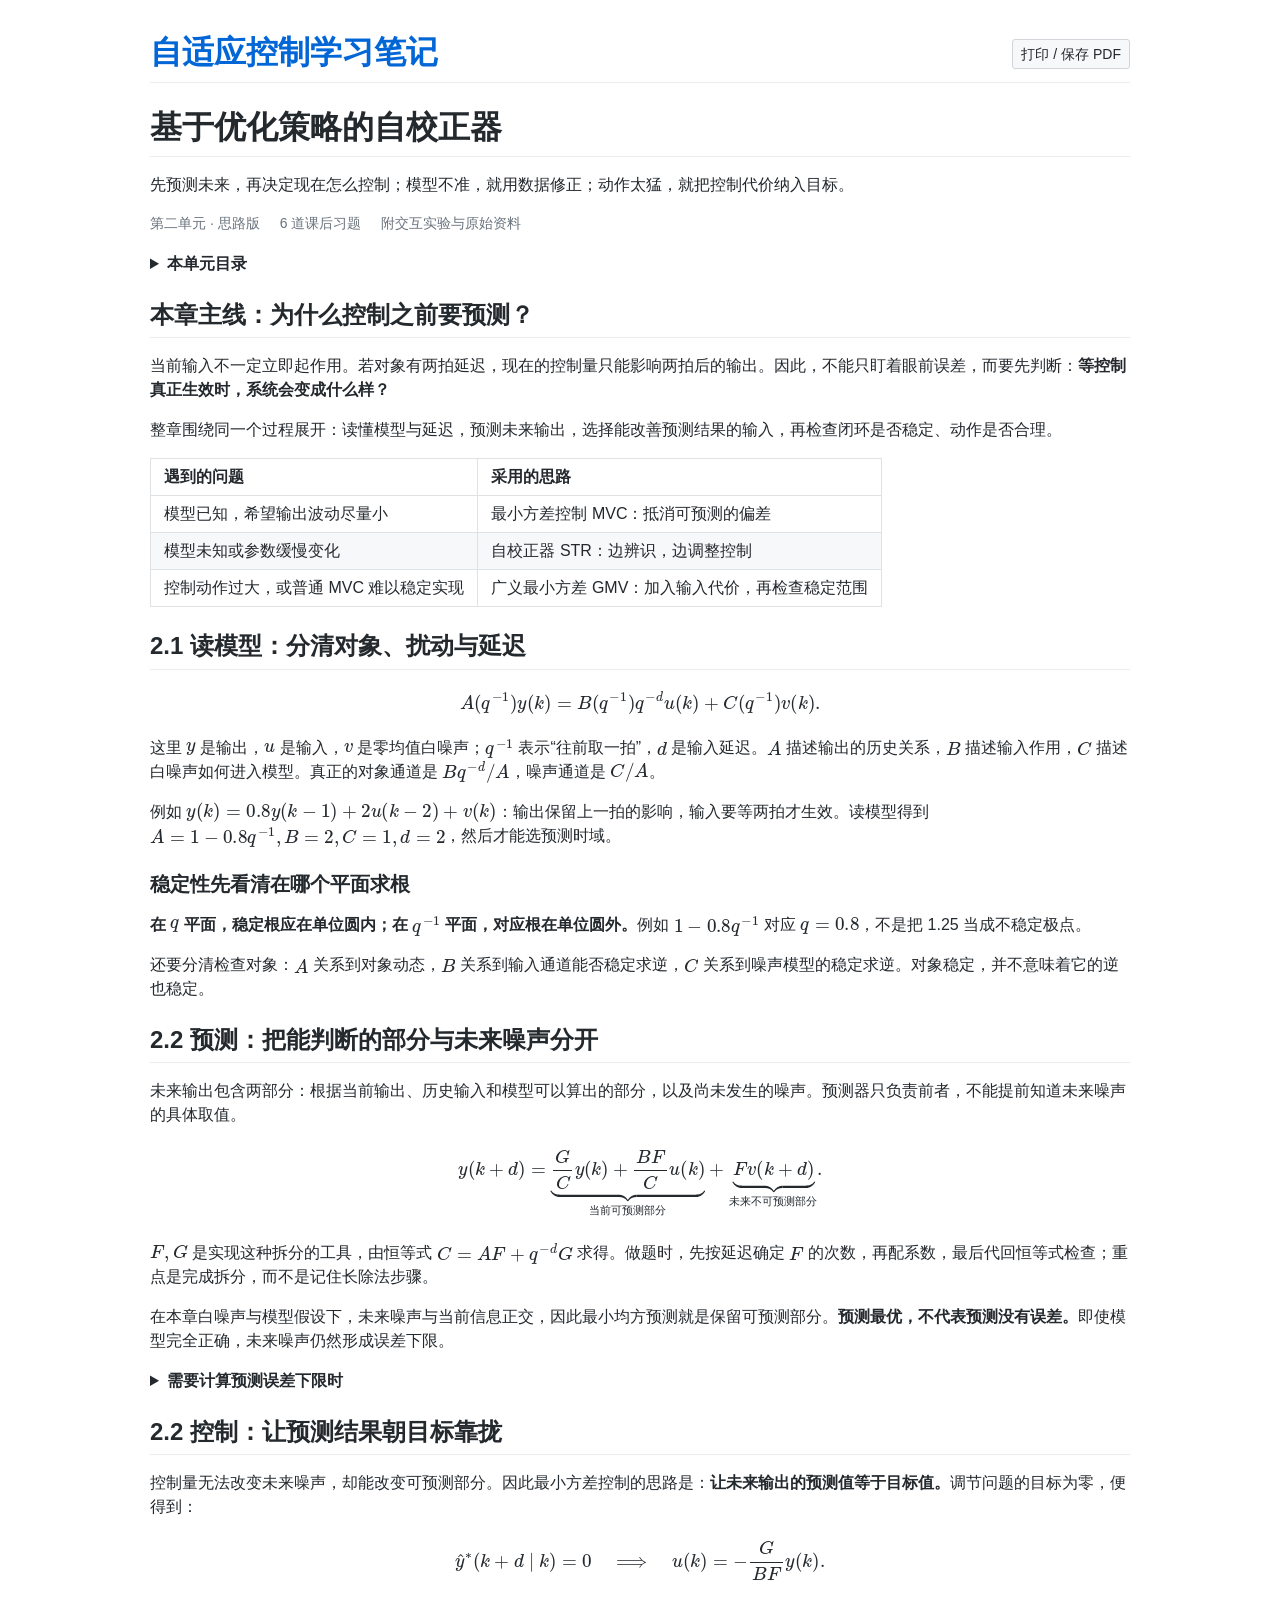
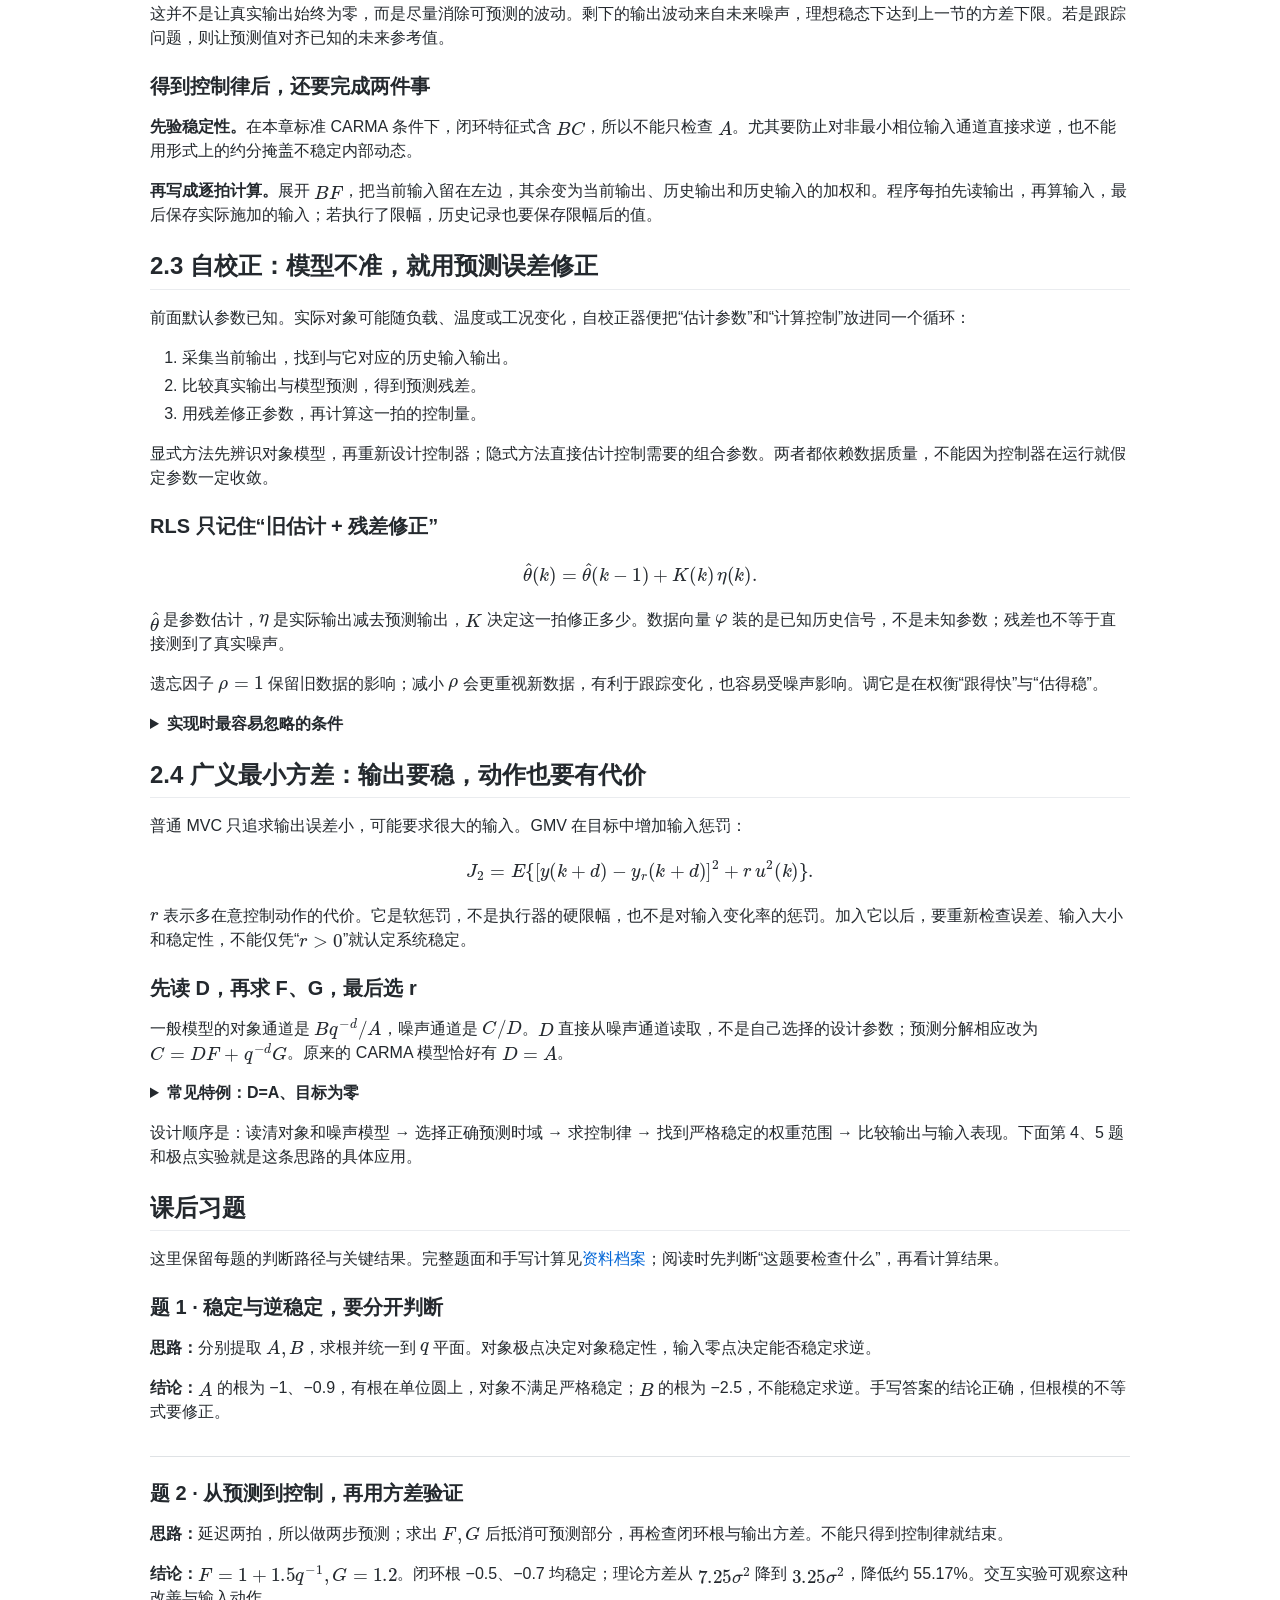
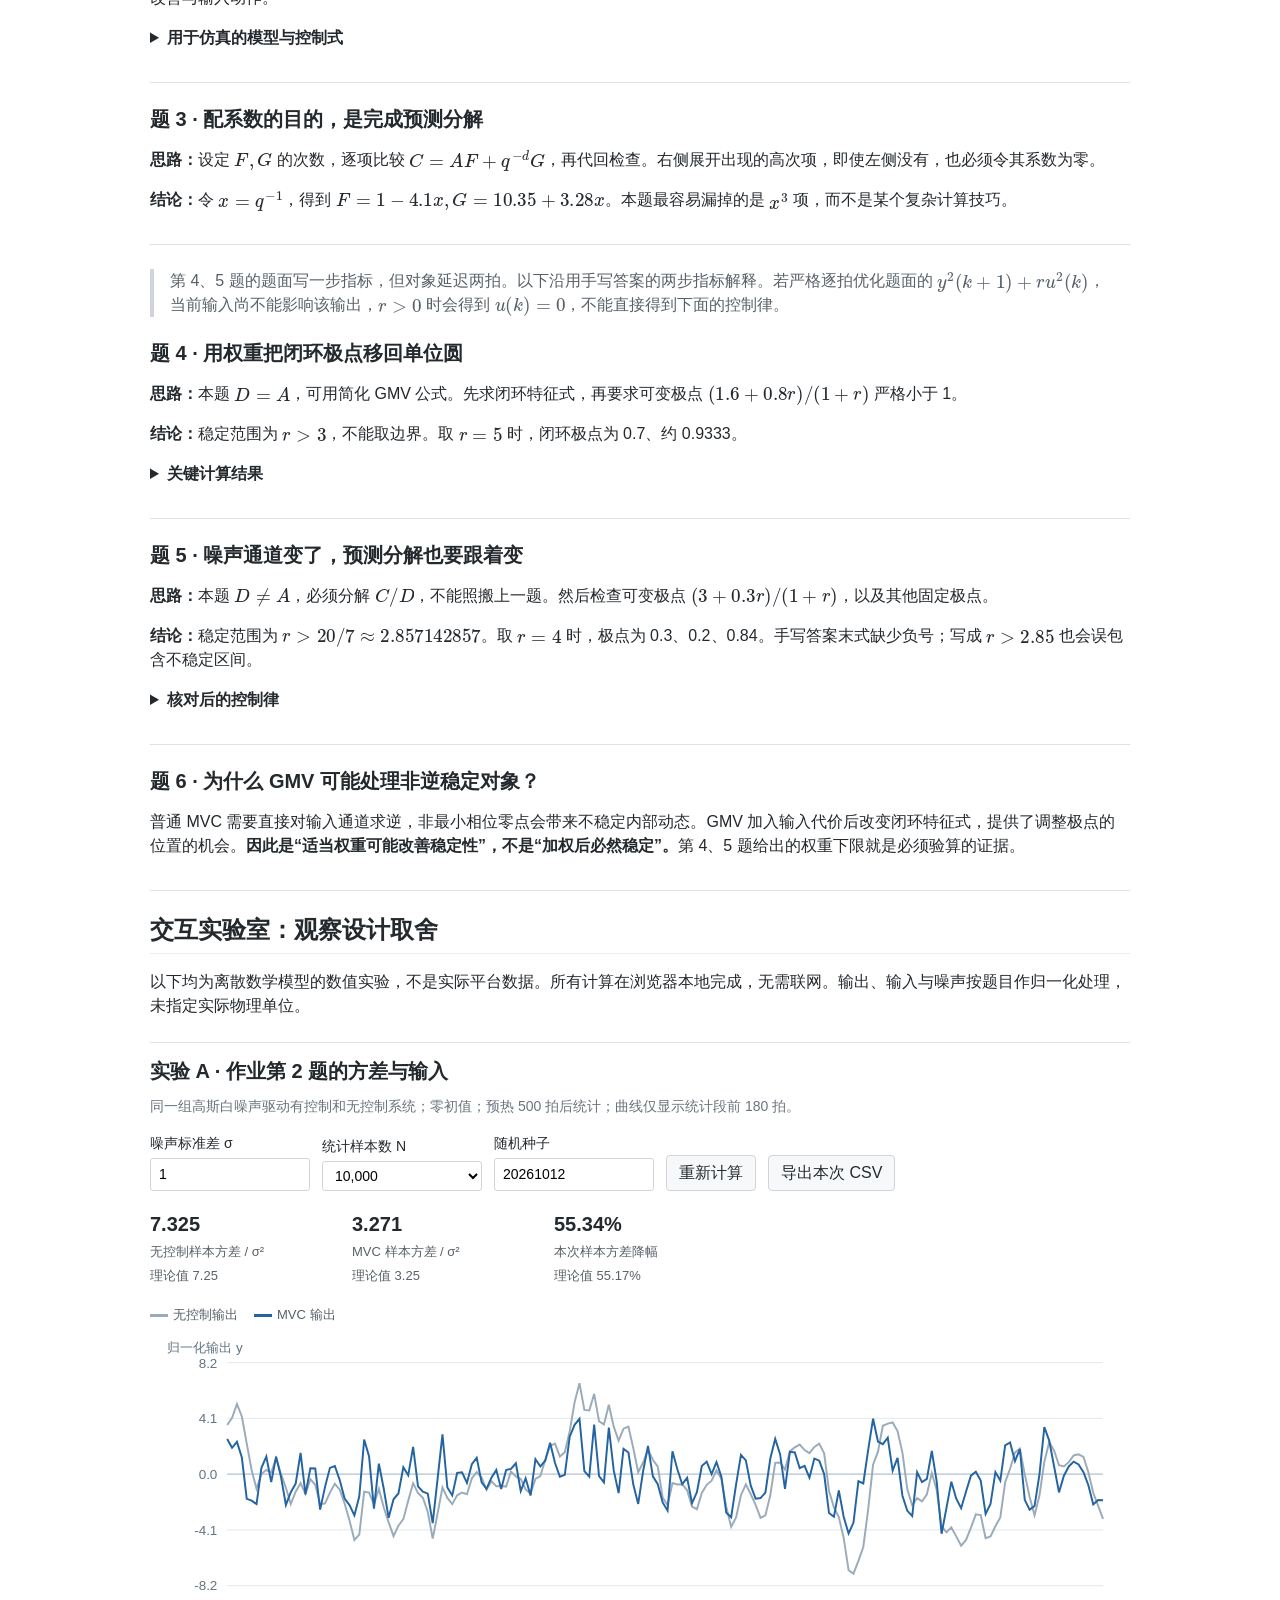
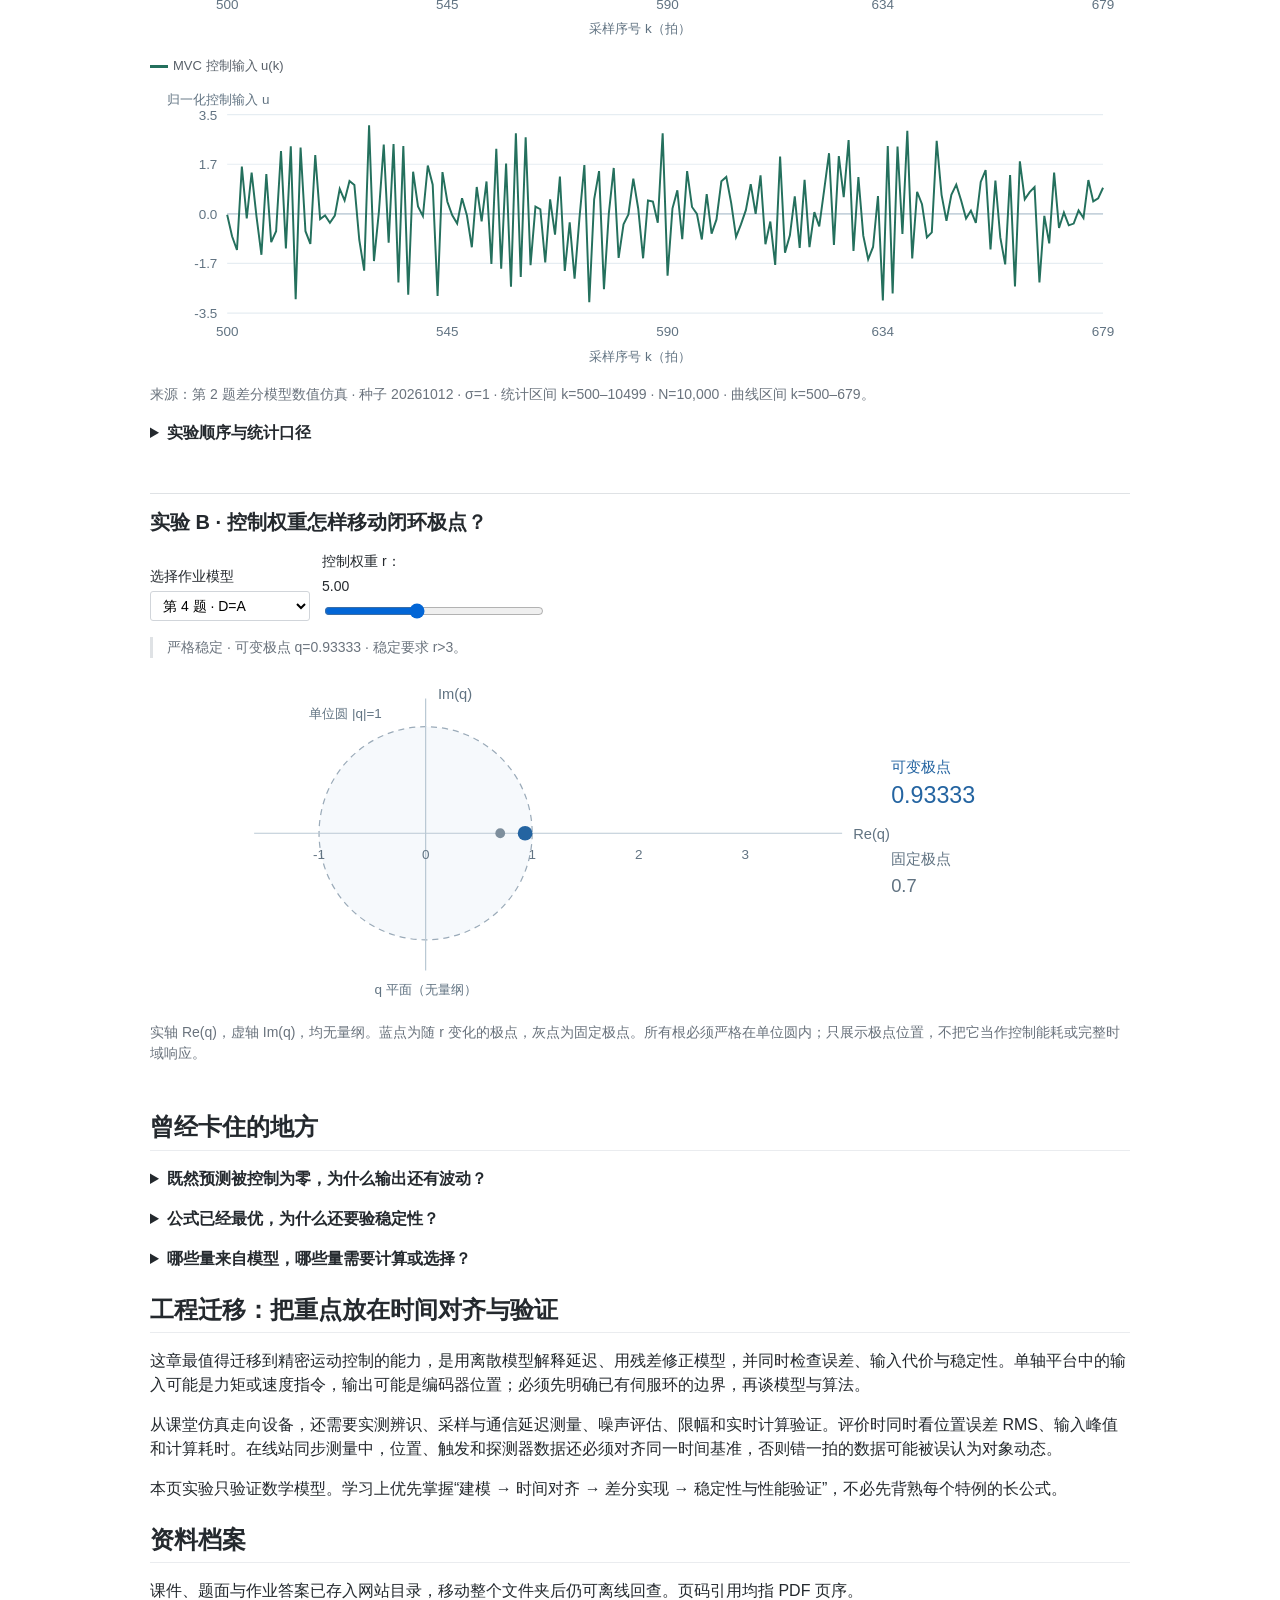
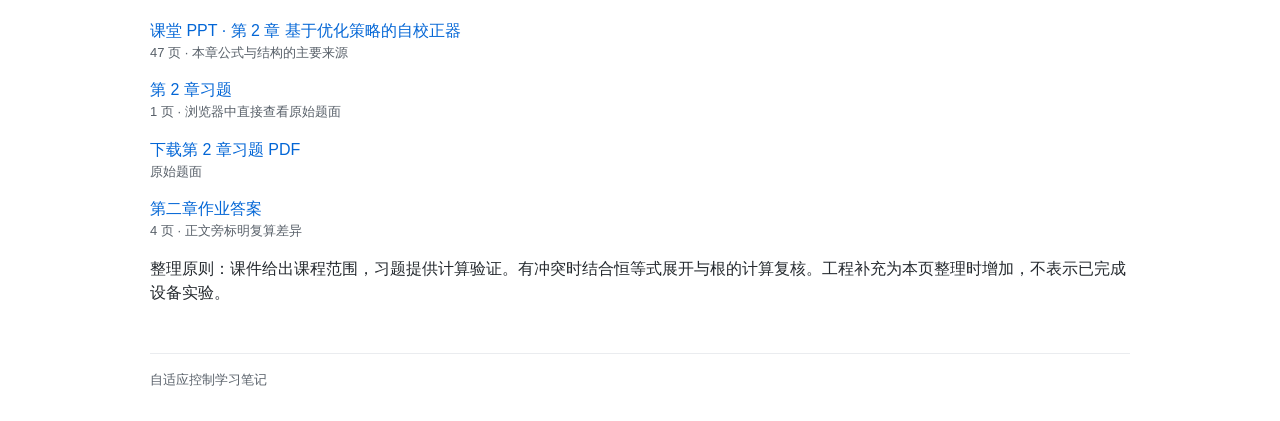
==== commit db0a041d: "精简第二章：突出设计思路，保留习题结论与交互实验" ====
--- a/chapters/chapter2.html
+++ b/chapters/chapter2.html
@@ -1,63 +1,101 @@
-<!doctype html>
-<html lang="zh-CN">
-<head>
-<meta charset="utf-8"><meta name="viewport" content="width=device-width,initial-scale=1">
-<meta name="description" content="自适应控制学习笔记：课件、推导、习题、仿真与工程理解。">
-<title>基于优化策略的自校正器 · 自适应控制学习笔记</title>
-<link rel="stylesheet" href="../assets/css/style.css">
-<script src="../assets/js/math-config.js"></script>
-<script defer src="../assets/vendor/mathjax/es5/tex-chtml.js"></script>
-<script defer src="../assets/js/app.js"></script>
-<script defer src="../assets/js/numerics.js"></script><script defer src="../assets/js/lab.js"></script>
-</head>
-<body class="chapter-page">
-<a class="skip" href="#main">跳转到正文</a>
-<div class="page">
-  <header class="site-header"><a href="../index.html">自适应控制学习笔记</a><button id="print" type="button">打印 / 保存 PDF</button></header>
-  <main id="main" class="markdown-body"><header class="chapter-header"><h1>基于优化策略的自校正器</h1><p class="lead">先预测未来，再选择现在的控制量。模型未知时用数据修正模型；控制动作代价太高时，把它写进优化目标。</p><div class="chapter-meta"><span>课程 PPT 47 页</span><span>6 道课后习题</span><span>整理于 2026.10.12</span></div></header><details class="toc"><summary>本单元目录</summary><nav class="section-nav" aria-label="第 02 单元目录"><a href="#overview">本章主线</a><a href="#model">2.1 模型与稳定性</a><a href="#prediction">2.2 最优预测</a><a href="#mvc">2.2 最小方差控制</a><a href="#str">2.3 自校正与 RLS</a><a href="#gmv">2.4 广义最小方差</a><a href="#exercises">课后习题</a><a href="#lab">交互实验室</a><a href="#review">曾经卡住的地方</a><a href="#engineering">工程迁移</a><a href="#sources">资料与手写笔记</a></nav></details>
-
-<section id="overview" class="chapter-section"><h2>把整章连成一条线</h2><p>本章的对象是带随机扰动、存在输入延迟的离散系统。控制器在第 \(k\) 拍采集输出、读取历史数据，计算 \(u(k)\)，而这次控制最早到第 \(k+d\) 拍才会影响输出。因此，设计当前输入时，需要一个面向未来的预测模型。</p><div class="flow"><span>识别模型与延迟</span><span>→ 分离可预测部分</span><span>→ 最小化性能指标</span><span>→ 写成差分控制律</span><span>→ 在线估计未知参数</span></div><p>参数已知时，研究最小方差控制（Minimum Variance Control, MVC）；参数未知或缓慢变化时，将参数辨识与控制结合成自校正器（Self-Tuning Regulator, STR）；需要约束控制代价时，引入广义最小方差控制（Generalized Minimum Variance, GMV）。</p><div class="callout note"><strong>本章要解决的五个问题</strong><p>本章围绕五个问题展开：\(y^*\) 到底是什么，\(D\) 从哪里来，\(F,G\) 为什么这样求，\(\varphi\) 与 \(\theta\) 如何区分，以及怎样把控制律变成程序。本页围绕这些问题组织，而不是把课件逐页照搬。</p></div><p>本章正文沿用课件的 2.1—2.4 主线。后面的习题、交互实验和工程补充用于巩固与验证，不表示已经完成硬件实验，也不把网页阅读次数当作掌握度。</p></section>
-
-<section id="model" class="chapter-section"><h2>先认清：谁影响输出，延迟在哪里？</h2><p class="source-ref">依据：<a href="../sources/chapter2-slides.pdf#page=5">PPT 第 5—9 页</a>；教材批注第 7—8 页。</p><div class="equation">\[ A(q^{-1})y(k)=B(q^{-1})q^{-d}u(k)+C(q^{-1})v(k). \]</div><p>这里 \(q^{-1}x(k)=x(k-1)\)，表示取上一拍的值。\(d\) 是纯延迟拍数；若采样周期为 \(T_s\)，它对应 \(dT_s\) 的时间。\(v(k)\) 是零均值白噪声，\(E[v(k)v(j)]=\sigma^2\delta_{kj}\)。本章高斯白噪声假设保证未来创新与已有信息独立；在线性最小均方预测中，正交性是消去交叉项的关键。</p><div class="equation">\[\begin{aligned} A&=1+a_1q^{-1}+\cdots+a_{n_a}q^{-n_a},\\ B&=b_0+b_1q^{-1}+\cdots+b_{n_b}q^{-n_b},\quad b_0\ne0,\\ C&=1+c_1q^{-1}+\cdots+c_{n_c}q^{-n_c}.\end{aligned}\]</div><div class="two-col"><div class="concept"><h3>对象通道：\(Bq^{-d}/A\)</h3><p>描述输入怎样驱动输出。\(A\) 体现对象自身动态，\(B\) 体现控制输入的作用，\(q^{-d}\) 单独表达纯延迟。读模型时不能把延迟再算进 \(B\) 的首项。</p></div><div class="concept"><h3>噪声通道：\(C/A\)</h3><p>白噪声经动态环节后形成有色扰动 \(n(k)=Cv(k)/A\)。有色意味着不同时刻可能相关，因此过去的信息能够解释其中一部分变化。</p></div></div><div class="callout note"><strong>批注里的例子</strong><p>\(y(k)=0.8y(k-1)+2u(k-2)+v(k)\) 对应 \(A=1-0.8q^{-1},B=2,C=1,d=2\)。移项会改变 \(A\) 的符号；\(B=2\) 不包含已经单独写出的 \(q^{-2}\)。</p></div><h3>稳定性必须先声明在哪个平面</h3><p>令 \(x=q^{-1}\)。同一个多项式 \(P(x)=1-0.8x\)，在 \(x\) 平面的根是 \(1.25\)，在 \(q\)（或 \(z\)）平面的对应根是 \(0.8\)。稳定要求是 \(|x|>1\)，等价于 \(|q|<1\)。单位圆上的根不满足严格渐近稳定条件。</p><p>\(A\) 的根用于判断开环稳定性；\(B\) 的根用于判断逆稳定性，即除纯延迟外的逆动态是否稳定；\(C\) 的稳定性关系到用 \(1/C\) 重构创新和实现稳态预测器。逆稳定不等于开环稳定，两项需要分别检查。</p><div class="callout warning"><strong>术语与边界</strong><p>课件用“Hurwitz 多项式”指这里的离散稳定多项式。本页遵循其公式，但实际判据始终写明单位圆与变量平面；连续时间的 Hurwitz 判据通常对应左半平面，不能混用。</p></div></section>
-
-<section id="prediction" class="chapter-section"><h2>最优预测：把未来拆成两部分</h2><p class="source-ref">依据：<a href="../sources/chapter2-slides.pdf#page=10">PPT 第 10—15 页</a>；教材批注第 10—12 页。</p><p>\(y(k+d)\) 是未来真实输出，当前尚未知；\(\hat y^*(k+d\mid k)\) 是利用截至 \(k\) 时刻的信息以及本拍候选输入形成的最优预测。星号表示在给定模型与信息集下最优，不表示未来已经发生。两者的差才是预测误差。</p><div class="equation">\[ y(k+d)=\frac{B}{A}u(k)+\frac{C}{A}v(k+d). \]</div><p>关键技巧是用丢番图方程（Diophantine equation）拆分噪声通道：</p><div class="equation">\[ C=AF+q^{-d}G,\qquad \frac CA=F+\frac{q^{-d}G}{A}. \]</div><p>选 \(F=1+f_1q^{-1}+\cdots+f_{d-1}q^{-(d-1)}\)，使 \(Fv(k+d)\) 只包含 \(v(k+d),\ldots,v(k+1)\)。剩下的 \((G/A)v(k)\) 属于当前及过去的信息。用 \(v(k)=Ay(k)/C-Bq^{-d}u(k)/C\) 消去无法直接测量的当前创新，得到：</p><div class="equation">\[\boxed{y(k+d)=\underbrace{\frac GC y(k)+\frac{BF}{C}u(k)}_{\hat y^*(k+d\mid k)}+\underbrace{Fv(k+d)}_{\tilde y(k+d\mid k)}}\]</div><details><summary>展开推导：为什么控制通道从 B/A 变成 BF/C？</summary><div class="equation">\[\begin{aligned}y(k+d)&=\frac BA u(k)+Fv(k+d)+\frac GA v(k)\\&=\frac GC y(k)+\frac{B(C-q^{-d}G)}{AC}u(k)+Fv(k+d)\\&=\frac GC y(k)+\frac{BF}{C}u(k)+Fv(k+d).\end{aligned}\]</div><p>最后一步使用 \(C-q^{-d}G=AF\)。因此 \(F,G\) 是为构造预测器引入的多项式，不是随意加进去的控制参数。</p></details><h3>为什么这就是“最优”？</h3><p>记当前可计算部分为 \(m(k)\)，未来噪声部分为 \(e_f=Fv(k+d)\)。对于任意基于当前信息的预测值 \(\hat y\)，未来创新与当前信息正交，所以：</p><div class="equation">\[ E[(y-\hat y)^2]=E[e_f^2]+E[(m-\hat y)^2]\ge E[e_f^2]. \]</div><p>只有取 \(\hat y=m\) 时，第二项为零。未来噪声不能被当前信息消掉，因而给出误差下限：</p><div class="equation">\[ J_{\mathrm{pred,min}}=\sigma^2\sum_{i=0}^{d-1}f_i^2=\left(1+\sum_{i=1}^{d-1}f_i^2\right)\sigma^2,\quad f_0=1. \]</div><p>对固定的噪声模型，增加预测步长相当于在同一脉冲响应序列中增加非负平方项，因此下限不减，未必每一步都严格增加。\(d=1\) 时下限是 \(\sigma^2\)，不意味着输出没有噪声。</p><h3>怎样真正算出 F、G？</h3><p>先比较 \(q^0\) 到 \(q^{-(d-1)}\) 的系数求 \(F\)，再用 \(G=q^d(C-AF)\) 得到余项。递推式为：</p><div class="equation">\[ f_0=1,\qquad f_j=c_j-\sum_{i=1}^{\min(j,n_a)}a_i f_{j-i},\quad j=1,\ldots,d-1. \]</div><p>不存在的系数按零处理。课件常用 \(\deg G\le n_a-1\) 的情形；一般情况下应取 \(\deg G\le\max(n_a-1,n_c-d)\)，并检查高次项是否抵消。\(F\) 的最高项也可能恰好为零，所以“次数为 \(d-1\)”更准确地说是次数上界。</p><div class="callout note"><strong>课堂例题复核</strong><p>\(A=1-1.7q^{-1}+0.7q^{-2},C=1+1.5q^{-1}+0.9q^{-2},d=2\) 给出 \(F=1+3.2q^{-1}\)、\(G=5.64-2.24q^{-1}\)。代回 \(AF+q^{-2}G\) 应恰好恢复 \(C\)，这是最可靠的验算。</p></div></section>
-
-<section id="mvc" class="chapter-section"><h2>从“预测会怎样”到“让它怎样”</h2><p class="source-ref">依据：<a href="../sources/chapter2-slides.pdf#page=16">PPT 第 16—27 页</a>；教材批注第 12—14 页。</p><p>给定可预知的参考 \(y_r(k+d)\)，本章优化误差的均方指标。对零均值调节问题，它等于输出方差；一般情况下，均方误差还包含偏差平方，不能把任意均方值都直接叫方差。</p><div class="equation">\[\begin{aligned}J&=E\{[y(k+d)-y_r(k+d)]^2\}\\&=E[(Fv)^2]+E\{[\hat y^*(k+d\mid k)-y_r(k+d)]^2\}.\end{aligned}\]</div><p>第一项不受当前输入影响。使第二项为零，得到设计条件 \(\hat y^*(k+d\mid k)=y_r(k+d)\)。调节问题取参考为零：</p><div class="equation">\[ BF\,u(k)=-G\,y(k),\qquad \boxed{u(k)=-\frac{G}{BF}y(k)}. \]</div><p>控制器消除的是可预测的输出部分，实际输出仍为 \(y(k+d)=Fv(k+d)\)。因此“预测为零”和“真实输出每一拍为零”完全不同。</p><h3>差分形式才是控制程序的计算步骤</h3><p>令 \(BF=F'=b_0+f'_1q^{-1}+\cdots+f'_mq^{-m}\)，则：</p><div class="equation">\[ u(k)=-\frac1{b_0}\left[\sum_{i=0}^{n_g}g_i y(k-i)+\sum_{i=1}^{m}f'_i u(k-i)\right]. \]</div><p>程序先读本拍输出，再取历史输出、历史控制量，计算新输入并保存。历史输入不能漏存；若执行器限幅，辨识和预测应使用实际施加的输入。</p><details><summary>跟踪问题：为什么课件还出现历史预测值？</summary><p>预测关系为 \(C\hat y^*(k+d\mid k)=Gy(k)+BFu(k)\)。在课件的预测输出序列记号下：</p><div class="equation">\[ BF u(k)=y_r(k+d)+\sum_{i=1}^{n_c}c_i\hat y^*(k+d-i\mid k-i)-G y(k). \]</div><p>如果此前各拍也已满足最优预测等于参考，历史预测项可以替换为历史参考，从而写成常见的 \(BFu=C y_r(k+d)-Gy\)。启动阶段应一致初始化参考滤波器和预测器；不要把不同信息时刻的条件预测随意视为相同。</p></details><h3>有最优控制律，不等于没有稳定性问题</h3><div class="equation">\[ A(BF)+q^{-d}BG=B(AF+q^{-d}G)=BC. \]</div><p>在课件采用的互连实现及无不稳定隐藏约消条件下，最小方差闭环的特征多项式由 \(B,C\) 决定。\(A\) 并非被忽略了：它先进入丢番图方程，再通过 \(G,F\) 进入控制器，最后在闭环恒等式中消去。</p><div class="callout warning"><strong>不能只看输出曲线就宣称稳定</strong><p>理想化约消可能让输出表达式看起来良好，但非逆稳定的 \(B\) 会使求逆产生不稳定内部动态。需要同时检查输入、内部状态和闭环根。\(B,C\) 满足课程稳定条件，也不代表孤立控制器的分母 \(BF\) 必然稳定；闭环稳定与控制器单独稳定是不同问题。</p></div><p>另一个局限是 \(|b_0|\) 很小时，反解输入容易很大。电机电流、力矩或电压有上限，饱和后原来的线性最优性推导不再完整适用。这正是后面引入控制代价的动机。</p><div class="callout warning"><strong>PPT 第 26 页的一处乘法核对</strong><p>该例 \(B=1+0.5q^{-1}\)、\(F=1+3.2q^{-1}\)，因此 \(BF=1+3.7q^{-1}+1.6q^{-2}\)。课件最终控制律分母的一次项显示为 1.7，与两多项式乘积不一致；本页采用复算后的 3.7。</p></div></section>
-
-<section id="str" class="chapter-section"><h2>自校正：让模型随数据更新</h2><p class="source-ref">依据：<a href="../sources/chapter2-slides.pdf#page=28">PPT 第 28—35 页</a>；教材批注第 21 页。</p><p>当负载、摩擦或温度改变时，固定模型可能失效。自校正器把“用输入输出数据估计参数”和“根据参数计算控制量”放进同一个采样循环。它并不等于任意条件下都能自动找到正确参数。</p><div class="two-col"><div class="concept"><h3>间接自校正</h3><p>\(u,y\to\hat A,\hat B,\hat C\to\hat F,\hat G\to u(k)\)。先估计对象，再解丢番图方程。模型含义清晰，便于诊断，但需要额外计算。</p></div><div class="concept"><h3>直接自校正</h3><p>\(u,y\to\hat G,\widehat{BF}\to u(k)\)。直接估计控制律所需的参数组合，缩短设计链条；这些参数一般不再逐个对应物理对象参数。</p></div></div><h3>先分清数据、参数与误差</h3><div class="equation">\[ y(k)=\underbrace{[\,y(k-1)\quad u(k-1)\,]}_{\varphi^T(k)}\underbrace{\begin{bmatrix}a\\b\end{bmatrix}}_\theta+\varepsilon(k). \]</div><p>\(\varphi\) 是已知数据包，\(\theta\) 是需要估计的参数包，\(\varepsilon(k)\) 是当前未知的剩余误差。误差不是可直接测量的已知输入，也不是每一拍都要作为固定参数估计的量。</p><h3>把控制模型写成可以递推估计的形式</h3><p>先取 \(C=1\)，并令 \(F'=BF\)。固定首项 \(b_0=f'_0\) 后，辨识方程为：</p><div class="equation">\[\begin{aligned}y(k)-b_0u(k-d)&=\varphi^T(k-d)\theta+\varepsilon(k),\\\varphi^T(k)&=[y(k),\ldots,y(k-n_g),u(k-1),\ldots,u(k-m)],\\\theta&=[g_0,\ldots,g_{n_g},f'_1,\ldots,f'_m]^T.\end{aligned}\]</div><p>这一拍刚获得 \(y(k)\)，它对应的是 \(d\) 拍前的回归向量，所以更新参数要用 \(\varphi(k-d)\)。计算新控制量时才用 \(\varphi(k)\)。这两个时间索引不能交换。</p><div class="equation">\[\begin{aligned}\eta(k)&=y(k)-b_0u(k-d)-\varphi^T(k-d)\hat\theta(k-1),\\K(k)&=\frac{P(k-1)\varphi(k-d)}{\rho+\varphi^T(k-d)P(k-1)\varphi(k-d)},\\\hat\theta(k)&=\hat\theta(k-1)+K(k)\eta(k),\\P(k)&=\frac1\rho[I-K(k)\varphi^T(k-d)]P(k-1),\\u(k)&=-\frac1{b_0}\varphi^T(k)\hat\theta(k).\end{aligned}\]</div><p>递推最小二乘（Recursive Least Squares, RLS）的核心是“旧参数＋按新残差进行修正”。\(K\) 决定本次修正方向与大小；\(P\) 与信息矩阵的逆有关，在适当假设与标度下关联参数不确定性，不能脱离噪声假设直接把它当作真实协方差。</p><p>遗忘因子 \(0&lt;\rho\le1\) 控制旧数据权重：\(\rho=1\) 对应无遗忘；\(\rho\) 越小，旧数据衰减越快，适应变化更快，但参数波动也可能更大。它不是越小越好。固定 \(b_0\) 能避免估计值接近零时控制量异常放大，但错误的固定值仍可能损害性能。</p><details><summary>C ≠ 1、跟踪与收敛：课程公式的使用边界</summary><p>课件对直接调节利用 \(y^*=0\) 消去 \((1-C)y^*\) 项，从而沿用简化估计模型。这是闭环自校正结构的论证，不是宣称任意有色噪声模型都可以忽略 \(C\) 并用普通最小二乘无偏辨识。</p><p>跟踪问题中 \(y^*\ne0\)，需引入 \(C\) 相关参数，并用历史预测替代未知的未来输出，形成增广估计。间接辨识完整 CARMA 模型时，噪声历史不可直接测量，通常需要残差估计等处理；不能把 \(v(k)\) 直接当作传感器数据。</p><p>课件第 35 页的结论以参数估计收敛到真值、相关多项式无公因子为前提。这并不证明所有闭环数据都足够激励参数，也不保证任意初值、任意遗忘因子都收敛。控制性能看似良好，不等于全部参数都已辨识正确。</p></details><div class="callout note"><strong>把批注转成一句可执行的话</strong><p>“新参数估计＝旧参数估计＋按预测错误做修正。”每拍流程是：采样 → 取延迟对齐的数据 → 算残差 → 更新参数 → 算输入 → 限幅与下发 → 存历史。实际部署还必须限定计算时间，并记录原始输入输出、参数与残差。</p></div></section>
-
-<section id="gmv" class="chapter-section"><h2>给控制量定一个“价格”</h2><p class="source-ref">依据：<a href="../sources/chapter2-slides.pdf#page=36">PPT 第 36—47 页</a>；教材批注第 23、25 页。</p><p>最小方差只优化输出误差，可能用过大的输入追求很小的误差。加入 \(r u^2(k)\) 后，控制器同时考虑输出与输入代价。\(r\) 是软惩罚权重，不是电流、力矩或电压的硬上限；也不直接惩罚 \(\Delta u\)，不能据此保证控制曲线一定平滑。</p><div class="equation">\[ y(k)=\frac{Bq^{-d}}A u(k)+\frac CD v(k),\qquad J_2=E\{[y(k+d)-y_r(k+d)]^2+r u^2(k)\}. \]</div><div class="callout note"><strong>D 是读出来的，不是用丢番图方程求出来的</strong><p>\(D\) 是噪声通道的分母。若原式为 \(Ay=Bq^{-d}u+Cv\)，两边除以 \(A\) 后噪声项是 \(Cv/A\)，所以 \(D=A\)。若题目已分别给出对象与噪声传递函数，就直接读取各自分母。</p></div><h3>同样先预测，但这次分解 C/D</h3><div class="equation">\[ C=DF+q^{-d}G,\qquad \hat y^*(k+d\mid k)=\frac GC y(k)+\frac{BDF}{AC}u(k). \]</div><p>仍有 \(y(k+d)=\hat y^*+Fv(k+d)\)。求解时把预测值写成 \(\hat y^*=b_0u(k)+\alpha(k)\)，其中 \(\alpha(k)\) 由当前输出和历史量决定，不含当前待优化输入。于是条件性能指标为：</p><div class="equation">\[ J_2\mid\mathcal I_k=(b_0u+\alpha-y_r)^2+r u^2+\sigma^2\sum f_i^2. \]</div><p>其二阶导数为 \(2(b_0^2+r)&gt;0\)。令一阶导数为零，得到唯一极小值条件和控制律：</p><div class="equation">\[ b_0(\hat y^*-y_r)+ru=0,\qquad \boxed{u(k)=\frac{ACy_r(k+d)-GAy(k)}{DFB+(r/b_0)CA}}. \]</div><p>当 \(r=0\)，恢复“令预测等于参考”；当 \(r&gt;0\)，最优预测可以偏离参考，以减少输入代价。参考序列滤波与初始化需保持一致，调节问题没有这项歧义。</p><h3>先判断条件，再选公式</h3><p>对 \(y_r=0\) 的一般噪声模型：</p><div class="equation">\[ u_1=-\frac{GA}{DFB+(r/b_0)CA}y. \]</div><p>对常用的 \(D=A\) 情形，约去共同因子后：</p><div class="equation">\[ \boxed{u_2=-\frac{G}{FB+(r/b_0)C}y},\qquad \boxed{\Delta=C\left[B+\frac r{b_0}A\right]}. \]</div><details><summary>稳定性推导：C 必须乘整个括号</summary><div class="equation">\[\begin{aligned}\Delta&=A\left(BF+\frac r{b_0}C\right)+q^{-d}BG\\&=B(AF+q^{-d}G)+\frac r{b_0}AC\\&=BC+\frac r{b_0}AC=C\left(B+\frac r{b_0}A\right).\end{aligned}\]</div><p>展开时须让 \(C\) 乘整个括号；少一个 \(C\) 会直接改变稳定范围。</p></details><p>一般 \(D\ne A\) 的未约消互连特征式为 \(AC[B+(r/b_0)A]\)，由恒等式 \(DF+q^{-d}G=C\) 得到。除了 \(C\) 和含 \(r\) 的因子，还需注意对象 \(A\) 的稳定性；不能随意用代数约消掩盖不稳定内部模式。</p><p>\(r\to0\) 时，关键根靠近 \(B\) 的根；当阶次固定且 \(A\) 稳定等相应条件满足时，较大 \(r\) 可以使关键动态靠近 \(A\)。所以 GMV <em>可能</em>稳定非逆稳定系统，不能理解为“只要 \(r&gt;0\) 就稳定”。以下作业给出精确范围。</p><p>最后加入在线参数估计，就得到广义最小方差自校正器。设计仍应逐拍核对参数、控制律分母、闭环根和输入约束；“对当前估计模型最优”不自动等于真实系统稳定。</p></section>
-
-<section id="exercises" class="chapter-section"><h2>课后习题</h2><p class="source-ref"><a href="exercise-sheet.html">在线查看题目原件</a> · <a href="../sources/chapter2-exercises.pdf" download>下载习题 PDF</a> · <a href="../sources/chapter2-answers-redacted.pdf">第二章作业答案</a></p><p>统一流程：认 \(A,B,C,D,d\) → 求 \(F,G\) → 选控制律 → 检查闭环稳定性 → 写差分实现。本节以复算结果为准，和手写稿不一致的地方明确记录。</p>
-<article class="exercise" id="exercise1"><h3>题 1 / 开环稳定与逆稳定</h3><div class="equation">\[y(k)+1.9y(k-1)+0.9y(k-2)=u(k-1)+2.5u(k-2)+v(k)-0.5v(k-1).\]</div><p>读取 \(A=1+1.9q^{-1}+0.9q^{-2}\)、\(B=1+2.5q^{-1}\)、\(C=1-0.5q^{-1}\)、\(d=1\)。</p><div class="equation">\[ A=(1+q^{-1})(1+0.9q^{-1}),\quad q_A=-1,-0.9;\qquad q_B=-2.5. \]</div><p class="result">结论：不是严格开环稳定系统，也不是逆稳定系统。</p><p>\(A\) 有一个根在单位圆上；\(B\) 的根在 \(q\) 平面单位圆外。在 \(q^{-1}\) 平面，对应根为 \(-1,-10/9\) 和 \(-0.4\)。手写稿的结论正确，但不能说两个 \(A\) 根都满足 \(|q^{-1}|\le1\)：只需其中一个不满足严格圆外条件，就已不稳定。</p></article>
-
-<article class="exercise" id="exercise2"><h3>题 2 / 最小方差调节、方差与仿真</h3><div class="equation">\[ y(k)-0.8y(k-1)=u(k-2)+0.5u(k-3)+v(k)+0.7v(k-1). \]</div><p>\(A=1-0.8q^{-1},B=1+0.5q^{-1},C=1+0.7q^{-1},d=2\)。设 \(F=1+f_1q^{-1}\)、\(G=g_0\)，比较系数：</p><div class="equation">\[1+0.7q^{-1}=(1-0.8q^{-1})(1+f_1q^{-1})+g_0q^{-2}\Rightarrow f_1=1.5,\quad g_0=1.2.\]</div><div class="equation">\[\begin{aligned}BF&=1+2q^{-1}+0.75q^{-2},\\u(k)&=-1.2y(k)-2u(k-1)-0.75u(k-2),\\\operatorname{Var}(y)_{\mathrm{MVC}}&=(1+1.5^2)\sigma^2=3.25\sigma^2.\end{aligned}\]</div><p>闭环因子 \(B,C\) 的 \(q\) 根为 \(-0.5,-0.7\)，满足稳定条件。无控制时，噪声通道的脉冲响应为 \(h_0=1\)、\(h_j=1.5(0.8)^{j-1}\;(j\ge1)\)，所以：</p><div class="equation">\[\operatorname{Var}(y)_{u=0}=\sigma^2\sum_{j=0}^{\infty}h_j^2=\left(1+\frac{2.25}{1-0.64}\right)\sigma^2=7.25\sigma^2.\]</div><p class="result">理论输出方差由 7.25σ² 降到 3.25σ²，降低约 55.17%。</p><p>与手写答案一致。注意用方差递推验算时，\(y(k-1)\) 与 \(v(k-1)\) 相关，不能删去它们的交叉项。下面的交互实验使用同一噪声序列对比有、无控制两种系统，并显示输入曲线。</p></article>
-
-<article class="exercise" id="exercise3"><h3>题 3 / 丢番图方程配系数</h3><p>给定 \(A=1+2.5q^{-1}+0.8q^{-2}\)、\(C=1-1.6q^{-1}+0.9q^{-2}\)、\(d=2\)。令 \(x=q^{-1}\)、\(F=1+f_1x\)、\(G=g_0+g_1x\)。</p><div class="equation">\[\begin{cases}2.5+f_1=-1.6,\\0.8+2.5f_1+g_0=0.9,\\0.8f_1+g_1=0.\end{cases}\quad\Rightarrow\quad F=1-4.1x,\quad G=10.35+3.28x.\]</div><p class="result">与手写答案一致。第三条系数方程来自 x³ 项，它在 C 中的系数为零，不能漏掉。</p><details><summary>代回验算</summary><div class="equation">\[AF=1-1.6x-9.45x^2-3.28x^3,\quad AF+x^2G=1-1.6x+0.9x^2=C.\]</div></details></article>
-
-<div class="callout warning"><strong>第 4、5 题：先解决预测时域的不一致</strong><p>题目 PDF 均印为 \(J=E\{y^2(k+1)+ru^2(k)\}\)，对象却有 \(d=2\) 拍延迟。以下第 4、5 题均按两步指标 \(k+d\) 解释，与手写稿的计算路径一致。原题面与这一解释不一致，使用结果前应先核对性能指标。</p><p>若严格按题面的“一步条件优化”逐拍求解，\(y(k+1)\) 不含当前 \(u(k)\)，因此 \(r&gt;0\) 时得到 \(u(k)=0\)，而不是下面的 GMV 控制律。若另行定义无限时域平均代价，则是另一优化问题，不能用这里的一步求导直接替代。</p></div>
-
-<article class="exercise" id="exercise4"><h3>题 4 / D=A，求 r 的稳定范围</h3><div class="equation">\[(1-0.8q^{-1})y(k)=q^{-2}(1-1.6q^{-1})u(k)+(1-0.7q^{-1})v(k).\]</div><p>取 \(A=D=1-0.8x,B=1-1.6x,C=1-0.7x,b_0=1,d=2\)。由 \(C=AF+x^2G\) 得 \(F=1+0.1x,G=0.08\)。</p><div class="equation">\[\Delta=(1-0.7x)\big[(1+r)-(1.6+0.8r)x\big].\]</div><p>固定极点是 \(q=0.7\)，另一个极点为 \(q_r=(1.6+0.8r)/(1+r)\)。在 \(r&gt;0\) 下，\(|q_r|&lt;1\) 等价于 \(1.6+0.8r&lt;1+r\)。</p><p class="result">稳定范围：r &gt; 3；r = 3 时有极点 q = 1，边界不能取。</p><div class="equation">\[\begin{aligned}r=5:\quad u(k)&=-\frac{0.08}{6-5q^{-1}-0.16q^{-2}}y(k),\\u(k)&=-\frac{0.08}{6}y(k)+\frac56u(k-1)+\frac{0.16}{6}u(k-2).\end{aligned}\]</div><p>闭环极点为 \(0.7\) 与 \(5.6/6\approx0.9333\)，稳定。此解与手写稿一致。计算输入时建议保留系数完整精度，不先把 \(0.013333\ldots\) 截成 0.0133。</p></article>
-
-<article class="exercise" id="exercise5"><h3>题 5 / D≠A，噪声通道单独建模</h3><div class="equation">\[y(k)=\frac{q^{-2}(1-3q^{-1})}{1-0.3q^{-1}}u(k)+\frac{1-0.2q^{-1}}{1+0.6q^{-1}}v(k).\]</div><p>读取 \(A=1-0.3x,B=1-3x,C=1-0.2x,D=1+0.6x,d=2\)。这里必须分解 \(C/D\)，所以：</p><div class="equation">\[1-0.2x=(1+0.6x)(1+f_1x)+g_0x^2\Rightarrow F=1-0.8x,\quad G=0.48.\]</div><div class="equation">\[\Delta=AC(B+rA)=(1-0.3x)(1-0.2x)\big[(1+r)-(3+0.3r)x\big].\]</div><p>固定极点 \(0.3,0.2\) 已稳定；关键极点 \(q_r=(3+0.3r)/(1+r)\) 需严格小于 1。</p><p class="result">稳定范围：r &gt; 20/7 ≈ 2.857142857。</p><div class="equation">\[r=4:\quad \boxed{u(k)=-\frac{0.48-0.144q^{-1}}{5-5.2q^{-1}+0.36q^{-2}+1.44q^{-3}}y(k)}.\]</div><div class="equation">\[u(k)=-0.096y(k)+0.0288y(k-1)+1.04u(k-1)-0.072u(k-2)-0.288u(k-3).\]</div><p>对应闭环极点为 \(0.3,0.2,0.84\)。</p><div class="callout warning"><strong>手写答案修正</strong><p>第 4 页末式丢失了控制律前面的负号；分母展开正确。稳定范围应保留精确值 \(20/7\)，写成 \(r&gt;2.85\) 会误包含一小段不稳定区间。以上给出核对后的结果。</p></div></article>
-
-<article class="exercise" id="exercise6"><h3>题 6 / 为什么 GMV 可能用于非逆稳定对象？</h3><p>对 CARMA 模型，普通最小方差调节律需要 \(1/B\) 求逆，闭环特征式为 \(BC\)。如果 \(B\) 有单位圆外的 \(q\) 根，直接逆补偿会引入不稳定内部动态，因而不满足本章的稳定实现要求。</p><p>广义最小方差把 \(ru^2\) 加入指标，特征式变为 \(C[B+(r/b_0)A]\)。适当选择 \(r\)，有机会使括号中的多项式稳定；第 4 题正是由不稳定零点 1.6 经过权重调整得到稳定闭环的例子。</p><p class="result">关键词是“可能”，不是“必然”：还需检查 C、对象条件、r 的范围以及内部稳定性。</p></article></section>
-
-<section id="lab" class="chapter-section"><h2>让公式在曲线上接受检验</h2><p>以下均为离散数学模型的数值实验，不是实际平台数据。所有计算在浏览器本地完成，无需联网。输出、输入与噪声按题目作归一化处理，未指定实际物理单位。</p>
-<div class="lab-panel" id="variance-lab"><h3>实验 A · 作业第 2 题的方差与输入</h3><p class="muted">同一组高斯白噪声驱动有控制和无控制系统；零初值；预热 500 拍后统计；曲线仅显示统计段前 180 拍。</p><div class="controls"><label>噪声标准差 σ<input id="noise-sigma" type="number" min="0.1" max="5" step="0.1" value="1"></label><label>统计样本数 N<select id="sample-count"><option value="2000">2,000</option><option value="10000" selected>10,000</option><option value="50000">50,000</option></select></label><label>随机种子<input id="random-seed" type="number" min="1" max="2147483647" step="1" value="20261012"></label><button id="run-sim" class="button primary" type="button">重新计算</button><button id="download-csv" type="button">导出本次 CSV</button></div><p id="sim-error" role="alert" class="muted"></p><div class="metrics" aria-live="polite"><div><strong id="var-open">—</strong><span>无控制样本方差 / σ²<br>理论值 7.25</span></div><div><strong id="var-controlled">—</strong><span>MVC 样本方差 / σ²<br>理论值 3.25</span></div><div><strong id="variance-reduction">—</strong><span>本次样本方差降幅<br>理论值 55.17%</span></div></div><div class="legend"><span><b style="background:#9babb9"></b>无控制输出</span><span><b style="background:#2464a1"></b>MVC 输出</span></div><svg id="output-plot" class="plot" viewBox="0 0 800 250" role="img" aria-label="第2题输出响应，横轴采样序号，纵轴归一化输出"></svg><div class="legend"><span><b style="background:#24705d"></b>MVC 控制输入 u(k)</span></div><svg id="input-plot" class="plot" viewBox="0 0 800 230" role="img" aria-label="第2题控制输入，横轴采样序号，纵轴归一化输入"></svg><p class="muted" id="simulation-caption"></p><details><summary>实验顺序与统计口径</summary><p>每拍先生成 \(v(k)\)，再用已保存的 \(u(k-2),u(k-3)\) 计算 \(y(k)\)，最后利用 \(y(k)\) 计算 \(u(k)\)。噪声使用带种子的伪随机数与 Box–Muller 变换；方差为去均值后的总体样本方差（除以 N）。CSV 包含预热段、噪声、两组输出与控制量，以及样本是否参与统计的标记。</p><p>理论值是稳态总体方差，有限样本结果不应被强行做成完全相等。改变种子可检查统计波动；增加样本数通常使估计更接近理论。</p></details></div>
-<div class="lab-panel"><h3>实验 B · 控制权重怎样移动闭环极点？</h3><div class="controls"><label>选择作业模型<select id="pole-model"><option value="4">第 4 题 · D=A</option><option value="5">第 5 题 · D≠A</option></select></label><label>控制权重 r：<output id="weight-label">5.00</output><input id="control-weight" type="range" min="0" max="12" step="0.01" value="5"></label></div><p id="pole-status" class="status" aria-live="polite"></p><svg id="pole-plot" class="plot" viewBox="0 0 800 270" role="img" aria-label="q平面单位圆与闭环极点，实轴Re(q)，虚轴Im(q)"></svg><p class="muted">实轴 Re(q)，虚轴 Im(q)，均无量纲。蓝点为随 r 变化的极点，灰点为固定极点。所有根必须严格在单位圆内；只展示极点位置，不把它当作控制能耗或完整时域响应。</p></div>
-</section>
-
-<section id="review" class="chapter-section"><h2>曾经卡住的地方</h2>
-<details open><summary>“未来输出”与“最优预测输出”</summary><p>\(y(k+d)\) 是尚未发生的真实结果；\(\hat y^*(k+d\mid k)\) 是当前模型和信息所能给出的预测。调节器令后者为零，真实输出仍有未来噪声。</p></details>
-<details><summary>“最优”与“稳定”是两个检查步骤</summary><p>对当前指标求导得到极小值，只完成了控制律设计。还需要检查闭环根、内部动态、模型误差和饱和。数学模型的最优控制量未必是设备允许的控制量。</p></details>
-<details><summary>φ、θ、ε 不要混在一起</summary><p>\(\varphi\) 是按时间对齐的已知数据；\(\theta\) 是待估系数；\(\varepsilon\) 是不可直接观测的随机或建模误差。RLS 用实际输出与模型预测之差进行修正，不会直接获得真实噪声。</p></details>
-<details><summary>D 与 A、丢番图方程与控制律</summary><p>先从模型读出 \(D\)，再决定使用 \(C=AF+q^{-d}G\) 还是 \(C=DF+q^{-d}G\)。\(F,G\) 从恒等式中计算，\(r\) 是设计权重。三者来源不同，不能把 \(D\) 当作调参量。</p></details>
-</section>
-<section id="engineering" class="chapter-section"><h2>这章能迁移到运动控制的什么地方？</h2><p>最值得保留的能力是：建立离散输入输出模型、理解延迟的因果关系、区分可预测扰动与创新、用在线残差更新参数，以及把理论控制律落实为有历史缓存的实时计算。它们可以迁移到同步辐射线站的平台控制，也与半导体设备中负载变化、摩擦变化和精密定位的调试相关。</p><p>若以单轴位置平台为例，被控对象是电机、传动与负载组成的动态系统；输入可以是驱动器接受的力矩或速度指令；输出是编码器位置；控制器运行在实时控制器或工业计算机中。输入的具体含义必须先和已有电流环、速度环的边界对齐，不能把课堂的 \(u\) 随意当成任意设备接口。</p><div class="callout"><strong>从仿真到实验，还缺哪些环节？</strong><p>本页完成的是课程数学整理和题 2 数值验证。实际部署仍缺实测模型、采样周期与通信延迟测量、编码器噪声评估、执行器限制、闭环辨识激励、实时计算预算，以及真实实验验证。</p></div><p>一个可验证的后续小项目是：在已有稳定底层伺服环的单轴平台上，先采集指令与位置数据，离线拟合离散模型，检查残差相关性，再在仿真中比较固定模型和参数缓变情形。评价量包括定位误差 RMS、控制输入 RMS 与峰值、参数漂移、执行时间和时延敏感性。未通过仿真与限幅验证前，不直接将课堂自校正律接入设备。</p><p>线站同步测量还要求输入、编码器位置、触发与探测器数据的时间戳一致。这里的 \(k\) 不能仅仅是各软件线程各自递增的计数器；时间对齐错一拍，辨识就可能把同步错误误认为对象动态。</p><p>学习优先级上，差分实现、系统辨识、采样与同步、稳定性验证的可迁移价值很高；熟记每个特例控制律的编号价值较低。当前可以先把本章六题和仿真做扎实，再向 C/C++ 实时实现与平台数据分析延伸。</p></section>
-
-<section id="sources" class="chapter-section"><h2>资料档案</h2><p>课件、题面与作业答案已存入网站目录，移动整个文件夹后仍可离线回查。页码引用均指 PDF 页序。</p><a class="source-link" href="../sources/chapter2-slides.pdf">课堂 PPT · 第 2 章 基于优化策略的自校正器 <small>47 页 · 本章公式与结构的主要来源</small></a><a class="source-link" href="exercise-sheet.html">第 2 章习题 <small>1 页 · 浏览器中直接查看原始题面</small></a><a class="source-link" href="../sources/chapter2-exercises.pdf" download>下载第 2 章习题 PDF <small>原始题面</small></a><a class="source-link" href="../sources/chapter2-answers-redacted.pdf">第二章作业答案 <small>4 页 · 正文旁标明复算差异</small></a><p>整理原则：课件给出课程范围，习题提供计算验证。有冲突时结合恒等式展开与根的计算复核。工程补充为本页整理时增加，不表示已完成设备实验。</p></section>
-</main>
-  <footer>自适应控制学习笔记</footer>
-</div>
-</body></html>
+<!doctype html>
+<html lang="zh-CN">
+<head>
+<meta charset="utf-8"><meta name="viewport" content="width=device-width,initial-scale=1">
+<meta name="description" content="自适应控制学习笔记：设计思路、习题、仿真与工程理解。">
+<title>基于优化策略的自校正器 · 自适应控制学习笔记</title>
+<link rel="stylesheet" href="../assets/css/style.css">
+<script src="../assets/js/math-config.js"></script>
+<script defer src="../assets/vendor/mathjax/es5/tex-chtml.js"></script>
+<script defer src="../assets/js/app.js"></script>
+<script defer src="../assets/js/numerics.js"></script><script defer src="../assets/js/lab.js"></script>
+</head>
+<body class="chapter-page">
+<a class="skip" href="#main">跳转到正文</a>
+<div class="page">
+  <header class="site-header"><a href="../index.html">自适应控制学习笔记</a><button id="print" type="button">打印 / 保存 PDF</button></header>
+  <main id="main" class="markdown-body"><header class="chapter-header"><h1>基于优化策略的自校正器</h1><p class="lead">先预测未来，再决定现在怎么控制；模型不准，就用数据修正；动作太猛，就把控制代价纳入目标。</p><div class="chapter-meta"><span>第二单元 · 思路版</span><span>6 道课后习题</span><span>附交互实验与原始资料</span></div></header><details class="toc"><summary>本单元目录</summary><nav class="section-nav" aria-label="第 02 单元目录"><a href="#overview">本章主线</a><a href="#model">2.1 模型与稳定性</a><a href="#prediction">2.2 最优预测</a><a href="#mvc">2.2 最小方差控制</a><a href="#str">2.3 自校正与 RLS</a><a href="#gmv">2.4 广义最小方差</a><a href="#exercises">课后习题</a><a href="#lab">交互实验室</a><a href="#review">曾经卡住的地方</a><a href="#engineering">工程迁移</a><a href="#sources">资料档案</a></nav></details>
+
+<section id="overview" class="chapter-section"><h2>本章主线：为什么控制之前要预测？</h2>
+<p>当前输入不一定立即起作用。若对象有两拍延迟，现在的控制量只能影响两拍后的输出。因此，不能只盯着眼前误差，而要先判断：<strong>等控制真正生效时，系统会变成什么样？</strong></p>
+<p>整章围绕同一个过程展开：读懂模型与延迟，预测未来输出，选择能改善预测结果的输入，再检查闭环是否稳定、动作是否合理。</p>
+<table><thead><tr><th>遇到的问题</th><th>采用的思路</th></tr></thead><tbody><tr><td>模型已知，希望输出波动尽量小</td><td>最小方差控制 MVC：抵消可预测的偏差</td></tr><tr><td>模型未知或参数缓慢变化</td><td>自校正器 STR：边辨识，边调整控制</td></tr><tr><td>控制动作过大，或普通 MVC 难以稳定实现</td><td>广义最小方差 GMV：加入输入代价，再检查稳定范围</td></tr></tbody></table>
+</section>
+
+<section id="model" class="chapter-section"><h2>2.1 读模型：分清对象、扰动与延迟</h2>
+<div class="equation">\[A(q^{-1})y(k)=B(q^{-1})q^{-d}u(k)+C(q^{-1})v(k).\]</div>
+<p>这里 \(y\) 是输出，\(u\) 是输入，\(v\) 是零均值白噪声；\(q^{-1}\) 表示“往前取一拍”，\(d\) 是输入延迟。\(A\) 描述输出的历史关系，\(B\) 描述输入作用，\(C\) 描述白噪声如何进入模型。真正的对象通道是 \(Bq^{-d}/A\)，噪声通道是 \(C/A\)。</p>
+<p>例如 \(y(k)=0.8y(k-1)+2u(k-2)+v(k)\)：输出保留上一拍的影响，输入要等两拍才生效。读模型得到 \(A=1-0.8q^{-1},B=2,C=1,d=2\)，然后才能选预测时域。</p>
+<h3>稳定性先看清在哪个平面求根</h3>
+<p><strong>在 \(q\) 平面，稳定根应在单位圆内；在 \(q^{-1}\) 平面，对应根在单位圆外。</strong>例如 \(1-0.8q^{-1}\) 对应 \(q=0.8\)，不是把 1.25 当成不稳定极点。</p>
+<p>还要分清检查对象：\(A\) 关系到对象动态，\(B\) 关系到输入通道能否稳定求逆，\(C\) 关系到噪声模型的稳定求逆。对象稳定，并不意味着它的逆也稳定。</p>
+</section>
+
+<section id="prediction" class="chapter-section"><h2>2.2 预测：把能判断的部分与未来噪声分开</h2>
+<p>未来输出包含两部分：根据当前输出、历史输入和模型可以算出的部分，以及尚未发生的噪声。预测器只负责前者，不能提前知道未来噪声的具体取值。</p>
+<div class="equation">\[y(k+d)=\underbrace{\frac{G}{C}y(k)+\frac{BF}{C}u(k)}_{\text{当前可预测部分}}+\underbrace{Fv(k+d)}_{\text{未来不可预测部分}}.\]</div>
+<p>\(F,G\) 是实现这种拆分的工具，由恒等式 \(C=AF+q^{-d}G\) 求得。做题时，先按延迟确定 \(F\) 的次数，再配系数，最后代回恒等式检查；重点是完成拆分，而不是记住长除法步骤。</p>
+<p>在本章白噪声与模型假设下，未来噪声与当前信息正交，因此最小均方预测就是保留可预测部分。<strong>预测最优，不代表预测没有误差。</strong>即使模型完全正确，未来噪声仍然形成误差下限。</p>
+<details><summary>需要计算预测误差下限时</summary><p>若 \(F=1+f_1q^{-1}+\cdots+f_{d-1}q^{-(d-1)}\)，白噪声方差为 \(\sigma^2\)，则最小预测误差方差为 \((1+f_1^2+\cdots+f_{d-1}^2)\sigma^2\)。多拍延迟意味着控制生效前可能积累更多未知扰动。</p></details>
+</section>
+
+<section id="mvc" class="chapter-section"><h2>2.2 控制：让预测结果朝目标靠拢</h2>
+<p>控制量无法改变未来噪声，却能改变可预测部分。因此最小方差控制的思路是：<strong>让未来输出的预测值等于目标值。</strong>调节问题的目标为零，便得到：</p>
+<div class="equation">\[\hat y^*(k+d\mid k)=0\quad\Longrightarrow\quad u(k)=-\frac{G}{BF}y(k).\]</div>
+<p>这并不是让真实输出始终为零，而是尽量消除可预测的波动。剩下的输出波动来自未来噪声，理想稳态下达到上一节的方差下限。若是跟踪问题，则让预测值对齐已知的未来参考值。</p>
+<h3>得到控制律后，还要完成两件事</h3>
+<p><strong>先验稳定性。</strong>在本章标准 CARMA 条件下，闭环特征式含 \(BC\)，所以不能只检查 \(A\)。尤其要防止对非最小相位输入通道直接求逆，也不能用形式上的约分掩盖不稳定内部动态。</p>
+<p><strong>再写成逐拍计算。</strong>展开 \(BF\)，把当前输入留在左边，其余变为当前输出、历史输出和历史输入的加权和。程序每拍先读输出，再算输入，最后保存实际施加的输入；若执行了限幅，历史记录也要保存限幅后的值。</p>
+</section>
+
+<section id="str" class="chapter-section"><h2>2.3 自校正：模型不准，就用预测误差修正</h2>
+<p>前面默认参数已知。实际对象可能随负载、温度或工况变化，自校正器便把“估计参数”和“计算控制”放进同一个循环：</p>
+<ol><li>采集当前输出，找到与它对应的历史输入输出。</li><li>比较真实输出与模型预测，得到预测残差。</li><li>用残差修正参数，再计算这一拍的控制量。</li></ol>
+<p>显式方法先辨识对象模型，再重新设计控制器；隐式方法直接估计控制需要的组合参数。两者都依赖数据质量，不能因为控制器在运行就假定参数一定收敛。</p>
+<h3>RLS 只记住“旧估计 + 残差修正”</h3>
+<div class="equation">\[\hat\theta(k)=\hat\theta(k-1)+K(k)\,\eta(k).\]</div>
+<p>\(\hat\theta\) 是参数估计，\(\eta\) 是实际输出减去预测输出，\(K\) 决定这一拍修正多少。数据向量 \(\varphi\) 装的是已知历史信号，不是未知参数；残差也不等于直接测到了真实噪声。</p>
+<p>遗忘因子 \(\rho=1\) 保留旧数据的影响；减小 \(\rho\) 会更重视新数据，有利于跟踪变化，也容易受噪声影响。调它是在权衡“跟得快”与“估得稳”。</p>
+<details><summary>实现时最容易忽略的条件</summary><p>时刻 \(k\) 的输出应与 \(k-d\) 时刻相应的回归数据配对；计算当前控制时则使用当前数据。时间错一拍，估计就会偏离对象。还需要足够激励、合理的噪声处理，以及避免用接近零的输入增益做除法。固定输入首项系数能简化辨识，但固定错误也会影响控制；有色噪声下，普通最小二乘不能无条件保证无偏。</p></details>
+</section>
+
+<section id="gmv" class="chapter-section"><h2>2.4 广义最小方差：输出要稳，动作也要有代价</h2>
+<p>普通 MVC 只追求输出误差小，可能要求很大的输入。GMV 在目标中增加输入惩罚：</p>
+<div class="equation">\[J_2=E\{[y(k+d)-y_r(k+d)]^2+r\,u^2(k)\}.\]</div>
+<p>\(r\) 表示多在意控制动作的代价。它是软惩罚，不是执行器的硬限幅，也不是对输入变化率的惩罚。加入它以后，要重新检查误差、输入大小和稳定性，不能仅凭“\(r&gt;0\)”就认定系统稳定。</p>
+<h3>先读 D，再求 F、G，最后选 r</h3>
+<p>一般模型的对象通道是 \(Bq^{-d}/A\)，噪声通道是 \(C/D\)。\(D\) 直接从噪声通道读取，不是自己选择的设计参数；预测分解相应改为 \(C=DF+q^{-d}G\)。原来的 CARMA 模型恰好有 \(D=A\)。</p>
+<details><summary>常见特例：D=A、目标为零</summary><div class="equation">\[u(k)=-\frac{G}{BF+(r/b_0)C}y(k).\]</div><p>\(b_0\) 为 \(B\) 的首项系数，须非零。取 \(r=0\) 回到 MVC；闭环特征式由 \(BC\) 变为 \(C[B+(r/b_0)A]\)。这说明权重会改变极点，适当选择可能让非逆稳定对象获得稳定闭环，但必须逐题验根。\(D\ne A\) 时不能直接套这个简化式。</p></details>
+<p>设计顺序是：读清对象和噪声模型 → 选择正确预测时域 → 求控制律 → 找到严格稳定的权重范围 → 比较输出与输入表现。下面第 4、5 题和极点实验就是这条思路的具体应用。</p>
+</section>
+
+<section id="exercises" class="chapter-section"><h2>课后习题</h2>
+<p>这里保留每题的判断路径与关键结果。完整题面和手写计算见<a href="#sources">资料档案</a>；阅读时先判断“这题要检查什么”，再看计算结果。</p>
+<article class="exercise" id="exercise1"><h3>题 1 · 稳定与逆稳定，要分开判断</h3><p><strong>思路：</strong>分别提取 \(A,B\)，求根并统一到 \(q\) 平面。对象极点决定对象稳定性，输入零点决定能否稳定求逆。</p><p><strong>结论：</strong>\(A\) 的根为 −1、−0.9，有根在单位圆上，对象不满足严格稳定；\(B\) 的根为 −2.5，不能稳定求逆。手写答案的结论正确，但根模的不等式要修正。</p></article>
+<article class="exercise" id="exercise2"><h3>题 2 · 从预测到控制，再用方差验证</h3><p><strong>思路：</strong>延迟两拍，所以做两步预测；求出 \(F,G\) 后抵消可预测部分，再检查闭环根与输出方差。不能只得到控制律就结束。</p><p><strong>结论：</strong>\(F=1+1.5q^{-1},G=1.2\)。闭环根 −0.5、−0.7 均稳定；理论方差从 \(7.25\sigma^2\) 降到 \(3.25\sigma^2\)，降低约 55.17%。交互实验可观察这种改善与输入动作。</p><details><summary>用于仿真的模型与控制式</summary><div class="equation">\[y(k)-0.8y(k-1)=u(k-2)+0.5u(k-3)+v(k)+0.7v(k-1).\]</div><div class="equation">\[u(k)=-1.2y(k)-2u(k-1)-0.75u(k-2).\]</div><p>验算方差时，历史输出与历史噪声可能相关，不能随意删去交叉项。有限样本的仿真值也不会恰好等于理论值。</p></details></article>
+<article class="exercise" id="exercise3"><h3>题 3 · 配系数的目的，是完成预测分解</h3><p><strong>思路：</strong>设定 \(F,G\) 的次数，逐项比较 \(C=AF+q^{-d}G\)，再代回检查。右侧展开出现的高次项，即使左侧没有，也必须令其系数为零。</p><p><strong>结论：</strong>令 \(x=q^{-1}\)，得到 \(F=1-4.1x,G=10.35+3.28x\)。本题最容易漏掉的是 \(x^3\) 项，而不是某个复杂计算技巧。</p></article>
+<blockquote><p>第 4、5 题的题面写一步指标，但对象延迟两拍。以下沿用手写答案的两步指标解释。若严格逐拍优化题面的 \(y^2(k+1)+ru^2(k)\)，当前输入尚不能影响该输出，\(r&gt;0\) 时会得到 \(u(k)=0\)，不能直接得到下面的控制律。</p></blockquote>
+<article class="exercise" id="exercise4"><h3>题 4 · 用权重把闭环极点移回单位圆</h3><p><strong>思路：</strong>本题 \(D=A\)，可用简化 GMV 公式。先求闭环特征式，再要求可变极点 \((1.6+0.8r)/(1+r)\) 严格小于 1。</p><p><strong>结论：</strong>稳定范围为 \(r&gt;3\)，不能取边界。取 \(r=5\) 时，闭环极点为 0.7、约 0.9333。</p><details><summary>关键计算结果</summary><p>\(A=D=1-0.8x,B=1-1.6x,C=1-0.7x,d=2\)；得到 \(F=1+0.1x,G=0.08\)。</p><div class="equation">\[r=5:\quad u(k)=-\frac{0.08}{6-5q^{-1}-0.16q^{-2}}y(k).\]</div></details></article>
+<article class="exercise" id="exercise5"><h3>题 5 · 噪声通道变了，预测分解也要跟着变</h3><p><strong>思路：</strong>本题 \(D\ne A\)，必须分解 \(C/D\)，不能照搬上一题。然后检查可变极点 \((3+0.3r)/(1+r)\)，以及其他固定极点。</p><p><strong>结论：</strong>稳定范围为 \(r&gt;20/7\approx2.857142857\)。取 \(r=4\) 时，极点为 0.3、0.2、0.84。手写答案末式缺少负号；写成 \(r&gt;2.85\) 也会误包含不稳定区间。</p><details><summary>核对后的控制律</summary><p>\(A=1-0.3x,B=1-3x,C=1-0.2x,D=1+0.6x,d=2\)；由 \(C=DF+x^2G\) 得 \(F=1-0.8x,G=0.48\)。</p><div class="equation">\[r=4:\quad u(k)=-\frac{0.48-0.144q^{-1}}{5-5.2q^{-1}+0.36q^{-2}+1.44q^{-3}}y(k).\]</div></details></article>
+<article class="exercise" id="exercise6"><h3>题 6 · 为什么 GMV 可能处理非逆稳定对象？</h3><p>普通 MVC 需要直接对输入通道求逆，非最小相位零点会带来不稳定内部动态。GMV 加入输入代价后改变闭环特征式，提供了调整极点的位置的机会。<strong>因此是“适当权重可能改善稳定性”，不是“加权后必然稳定”。</strong>第 4、5 题给出的权重下限就是必须验算的证据。</p></article>
+</section>
+<section id="lab" class="chapter-section"><h2>交互实验室：观察设计取舍</h2><p>以下均为离散数学模型的数值实验，不是实际平台数据。所有计算在浏览器本地完成，无需联网。输出、输入与噪声按题目作归一化处理，未指定实际物理单位。</p>
+<div class="lab-panel" id="variance-lab"><h3>实验 A · 作业第 2 题的方差与输入</h3><p class="muted">同一组高斯白噪声驱动有控制和无控制系统；零初值；预热 500 拍后统计；曲线仅显示统计段前 180 拍。</p><div class="controls"><label>噪声标准差 σ<input id="noise-sigma" type="number" min="0.1" max="5" step="0.1" value="1"></label><label>统计样本数 N<select id="sample-count"><option value="2000">2,000</option><option value="10000" selected>10,000</option><option value="50000">50,000</option></select></label><label>随机种子<input id="random-seed" type="number" min="1" max="2147483647" step="1" value="20261012"></label><button id="run-sim" class="button primary" type="button">重新计算</button><button id="download-csv" type="button">导出本次 CSV</button></div><p id="sim-error" role="alert" class="muted"></p><div class="metrics" aria-live="polite"><div><strong id="var-open">—</strong><span>无控制样本方差 / σ²<br>理论值 7.25</span></div><div><strong id="var-controlled">—</strong><span>MVC 样本方差 / σ²<br>理论值 3.25</span></div><div><strong id="variance-reduction">—</strong><span>本次样本方差降幅<br>理论值 55.17%</span></div></div><div class="legend"><span><b style="background:#9babb9"></b>无控制输出</span><span><b style="background:#2464a1"></b>MVC 输出</span></div><svg id="output-plot" class="plot" viewBox="0 0 800 250" role="img" aria-label="第2题输出响应，横轴采样序号，纵轴归一化输出"></svg><div class="legend"><span><b style="background:#24705d"></b>MVC 控制输入 u(k)</span></div><svg id="input-plot" class="plot" viewBox="0 0 800 230" role="img" aria-label="第2题控制输入，横轴采样序号，纵轴归一化输入"></svg><p class="muted" id="simulation-caption"></p><details><summary>实验顺序与统计口径</summary><p>每拍先生成 \(v(k)\)，再用已保存的 \(u(k-2),u(k-3)\) 计算 \(y(k)\)，最后利用 \(y(k)\) 计算 \(u(k)\)。噪声使用带种子的伪随机数与 Box–Muller 变换；方差为去均值后的总体样本方差（除以 N）。CSV 包含预热段、噪声、两组输出与控制量，以及样本是否参与统计的标记。</p><p>理论值是稳态总体方差，有限样本结果不应被强行做成完全相等。改变种子可检查统计波动；增加样本数通常使估计更接近理论。</p></details></div>
+<div class="lab-panel"><h3>实验 B · 控制权重怎样移动闭环极点？</h3><div class="controls"><label>选择作业模型<select id="pole-model"><option value="4">第 4 题 · D=A</option><option value="5">第 5 题 · D≠A</option></select></label><label>控制权重 r：<output id="weight-label">5.00</output><input id="control-weight" type="range" min="0" max="12" step="0.01" value="5"></label></div><p id="pole-status" class="status" aria-live="polite"></p><svg id="pole-plot" class="plot" viewBox="0 0 800 270" role="img" aria-label="q平面单位圆与闭环极点，实轴Re(q)，虚轴Im(q)"></svg><p class="muted">实轴 Re(q)，虚轴 Im(q)，均无量纲。蓝点为随 r 变化的极点，灰点为固定极点。所有根必须严格在单位圆内；只展示极点位置，不把它当作控制能耗或完整时域响应。</p></div>
+</section>
+
+<section id="review" class="chapter-section"><h2>曾经卡住的地方</h2>
+<details><summary>既然预测被控制为零，为什么输出还有波动？</summary><p>被抵消的是当前信息能预测的部分。未来噪声还没有发生，实际输出仍然会波动；不要把预测值与真实未来输出混为一谈。</p></details>
+<details><summary>公式已经最优，为什么还要验稳定性？</summary><p>“最优”回答的是某个指标如何取小；“稳定”回答的是系统持续运行会不会发散。得到控制律之后，闭环根、内部动态和执行器限制仍要分别检查。</p></details>
+<details><summary>哪些量来自模型，哪些量需要计算或选择？</summary><p>\(A,B,C,D,d\) 从模型读取或辨识；\(F,G\) 为预测分解而计算；\(r\) 由设计者权衡选取。RLS 中，\(\varphi\) 是已知数据，\(\theta\) 是待估系数，不能互换。</p></details>
+</section>
+<section id="engineering" class="chapter-section"><h2>工程迁移：把重点放在时间对齐与验证</h2>
+<p>这章最值得迁移到精密运动控制的能力，是用离散模型解释延迟、用残差修正模型，并同时检查误差、输入代价与稳定性。单轴平台中的输入可能是力矩或速度指令，输出可能是编码器位置；必须先明确已有伺服环的边界，再谈模型与算法。</p>
+<p>从课堂仿真走向设备，还需要实测辨识、采样与通信延迟测量、噪声评估、限幅和实时计算验证。评价时同时看位置误差 RMS、输入峰值和计算耗时。在线站同步测量中，位置、触发和探测器数据还必须对齐同一时间基准，否则错一拍的数据可能被误认为对象动态。</p>
+<p>本页实验只验证数学模型。学习上优先掌握“建模 → 时间对齐 → 差分实现 → 稳定性与性能验证”，不必先背熟每个特例的长公式。</p>
+</section>
+<section id="sources" class="chapter-section"><h2>资料档案</h2><p>课件、题面与作业答案已存入网站目录，移动整个文件夹后仍可离线回查。页码引用均指 PDF 页序。</p><a class="source-link" href="../sources/chapter2-slides.pdf">课堂 PPT · 第 2 章 基于优化策略的自校正器 <small>47 页 · 本章公式与结构的主要来源</small></a><a class="source-link" href="exercise-sheet.html">第 2 章习题 <small>1 页 · 浏览器中直接查看原始题面</small></a><a class="source-link" href="../sources/chapter2-exercises.pdf" download>下载第 2 章习题 PDF <small>原始题面</small></a><a class="source-link" href="../sources/chapter2-answers-redacted.pdf">第二章作业答案 <small>4 页 · 正文旁标明复算差异</small></a><p>整理原则：课件给出课程范围，习题提供计算验证。有冲突时结合恒等式展开与根的计算复核。工程补充为本页整理时增加，不表示已完成设备实验。</p></section>
+</main>
+  <footer>自适应控制学习笔记</footer>
+</div>
+</body></html>
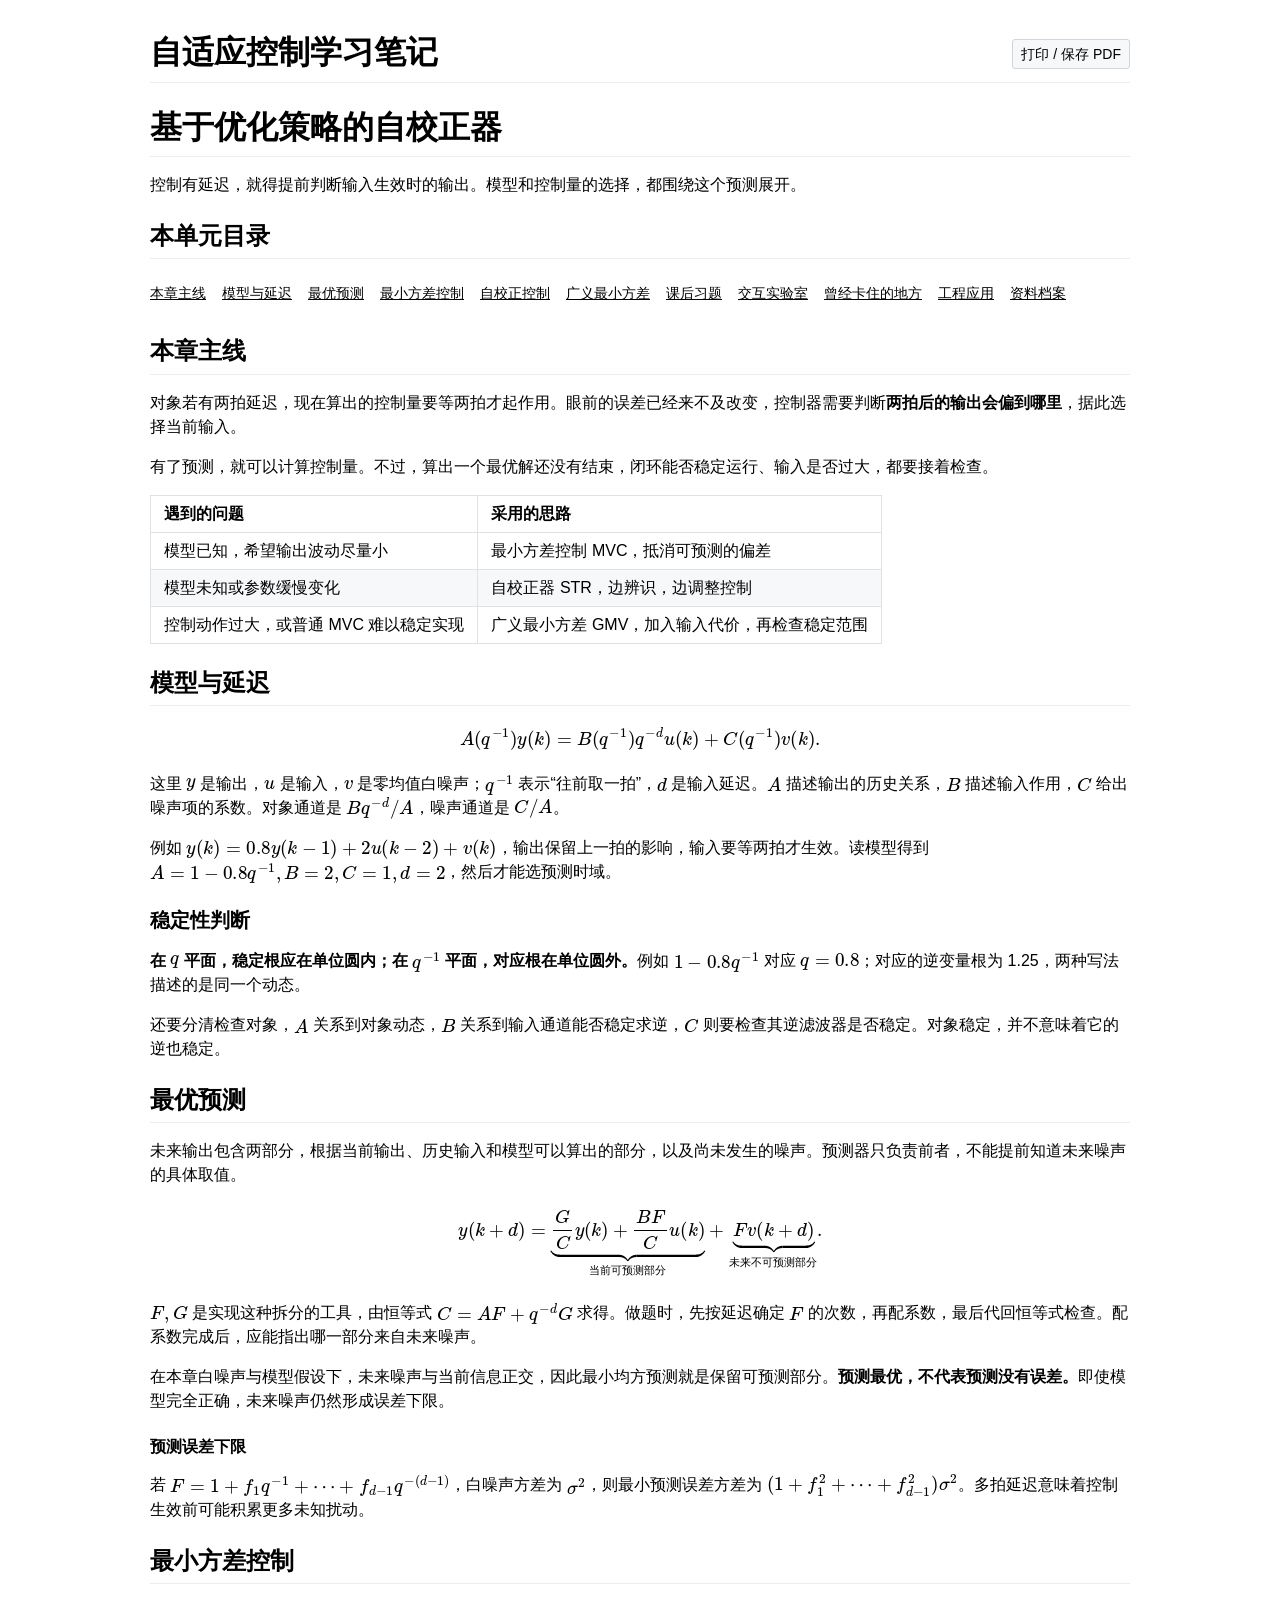
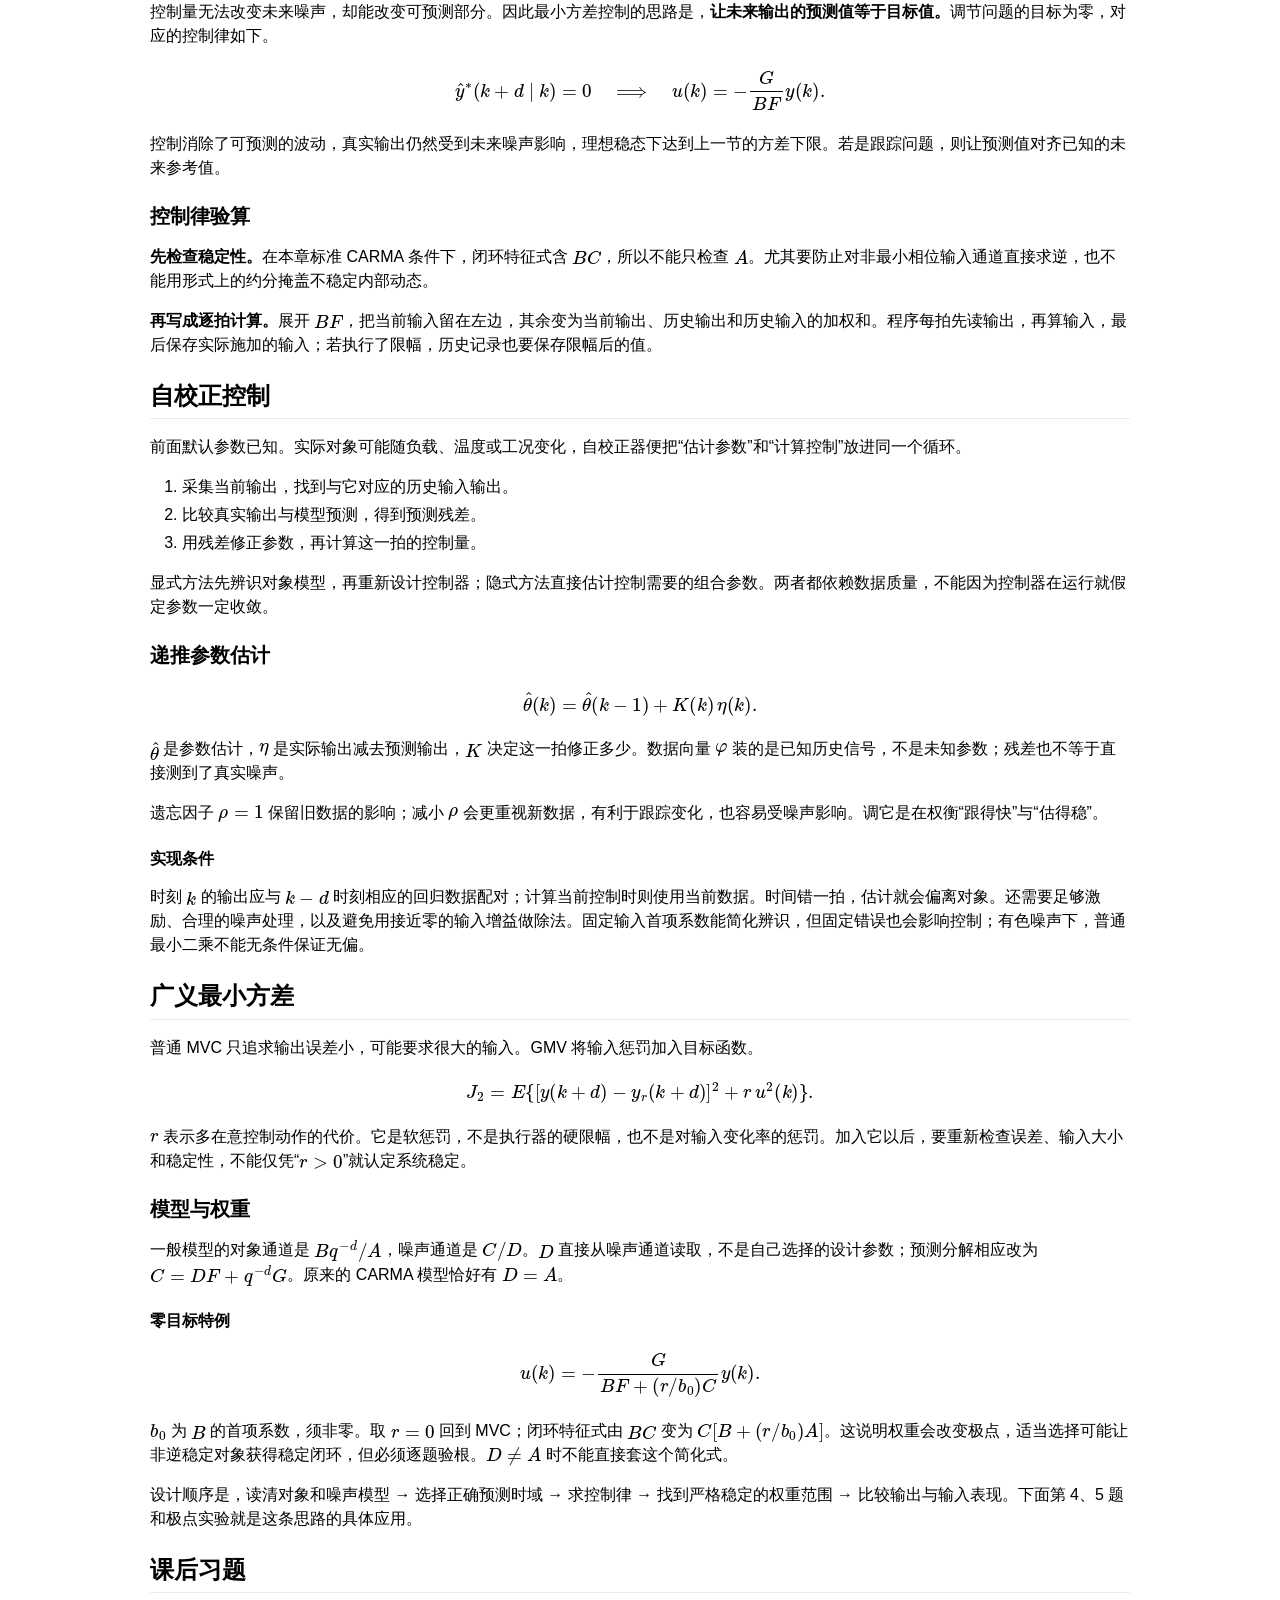
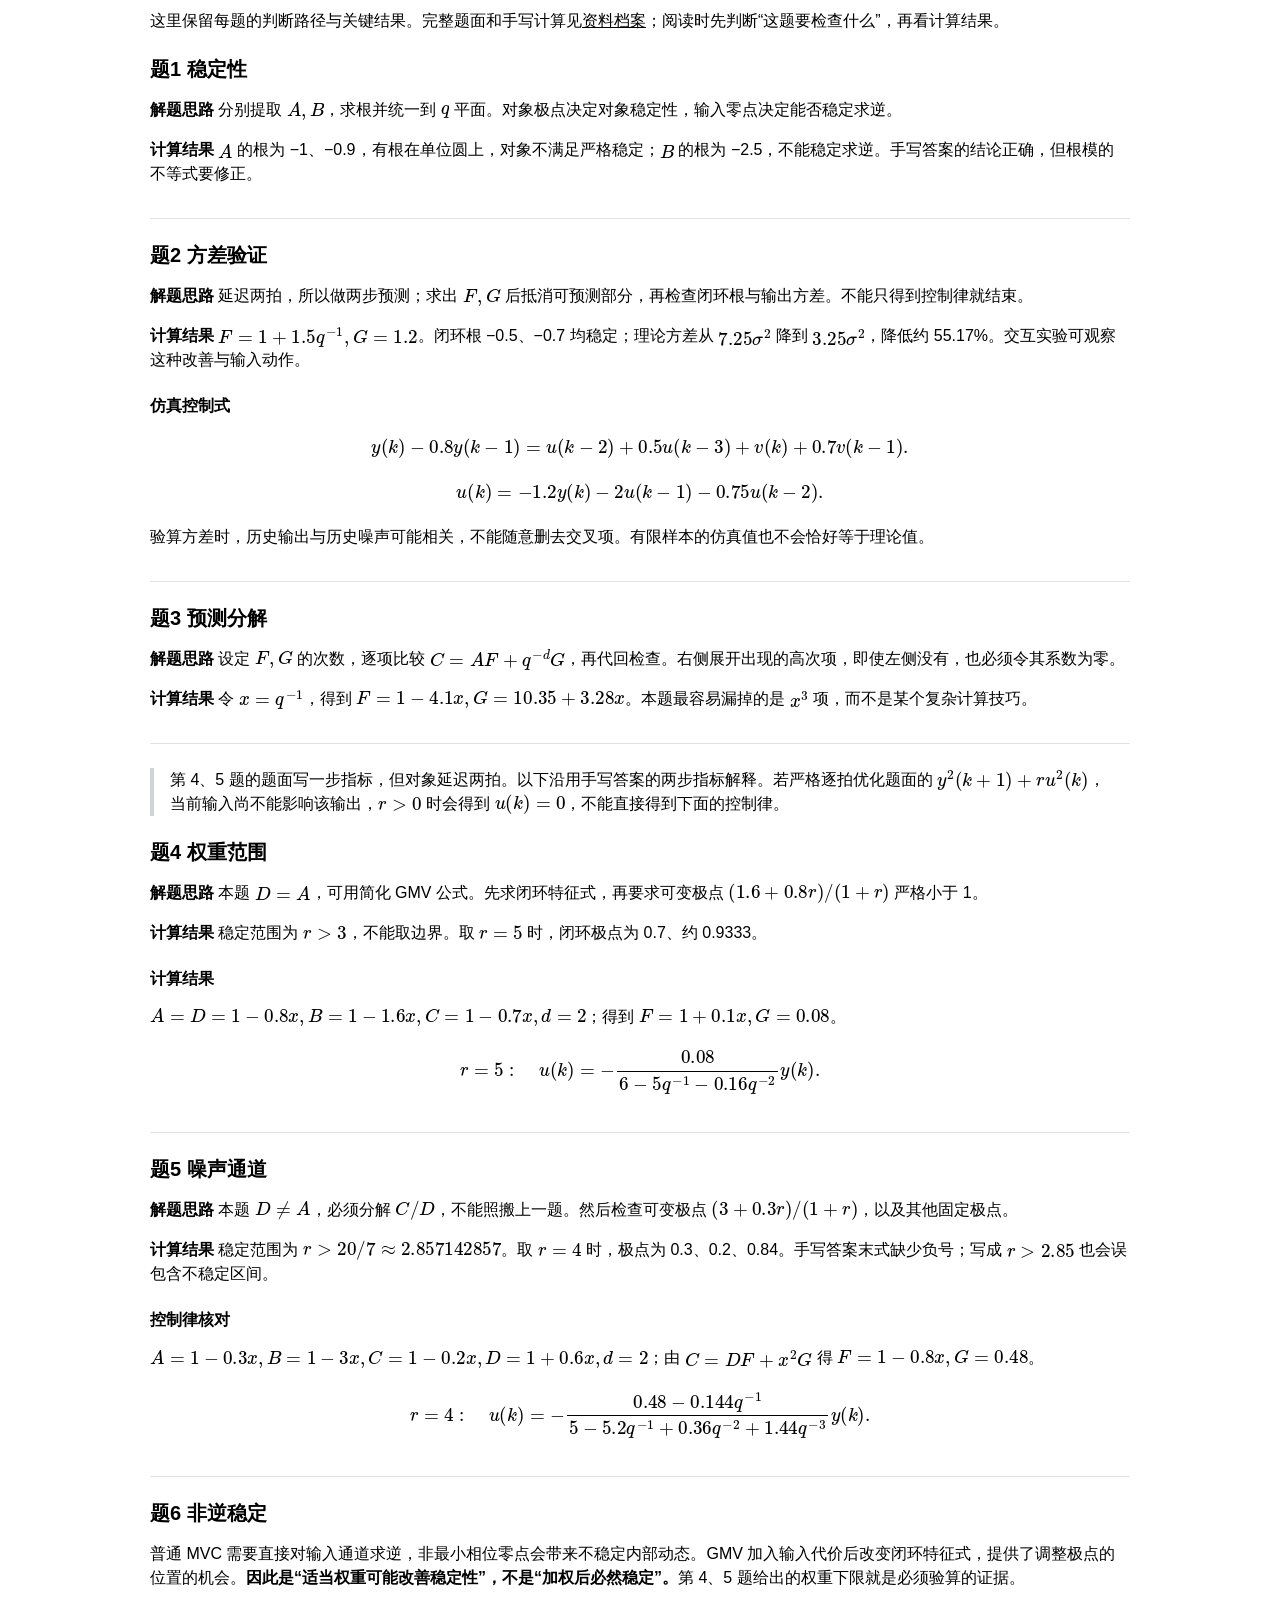
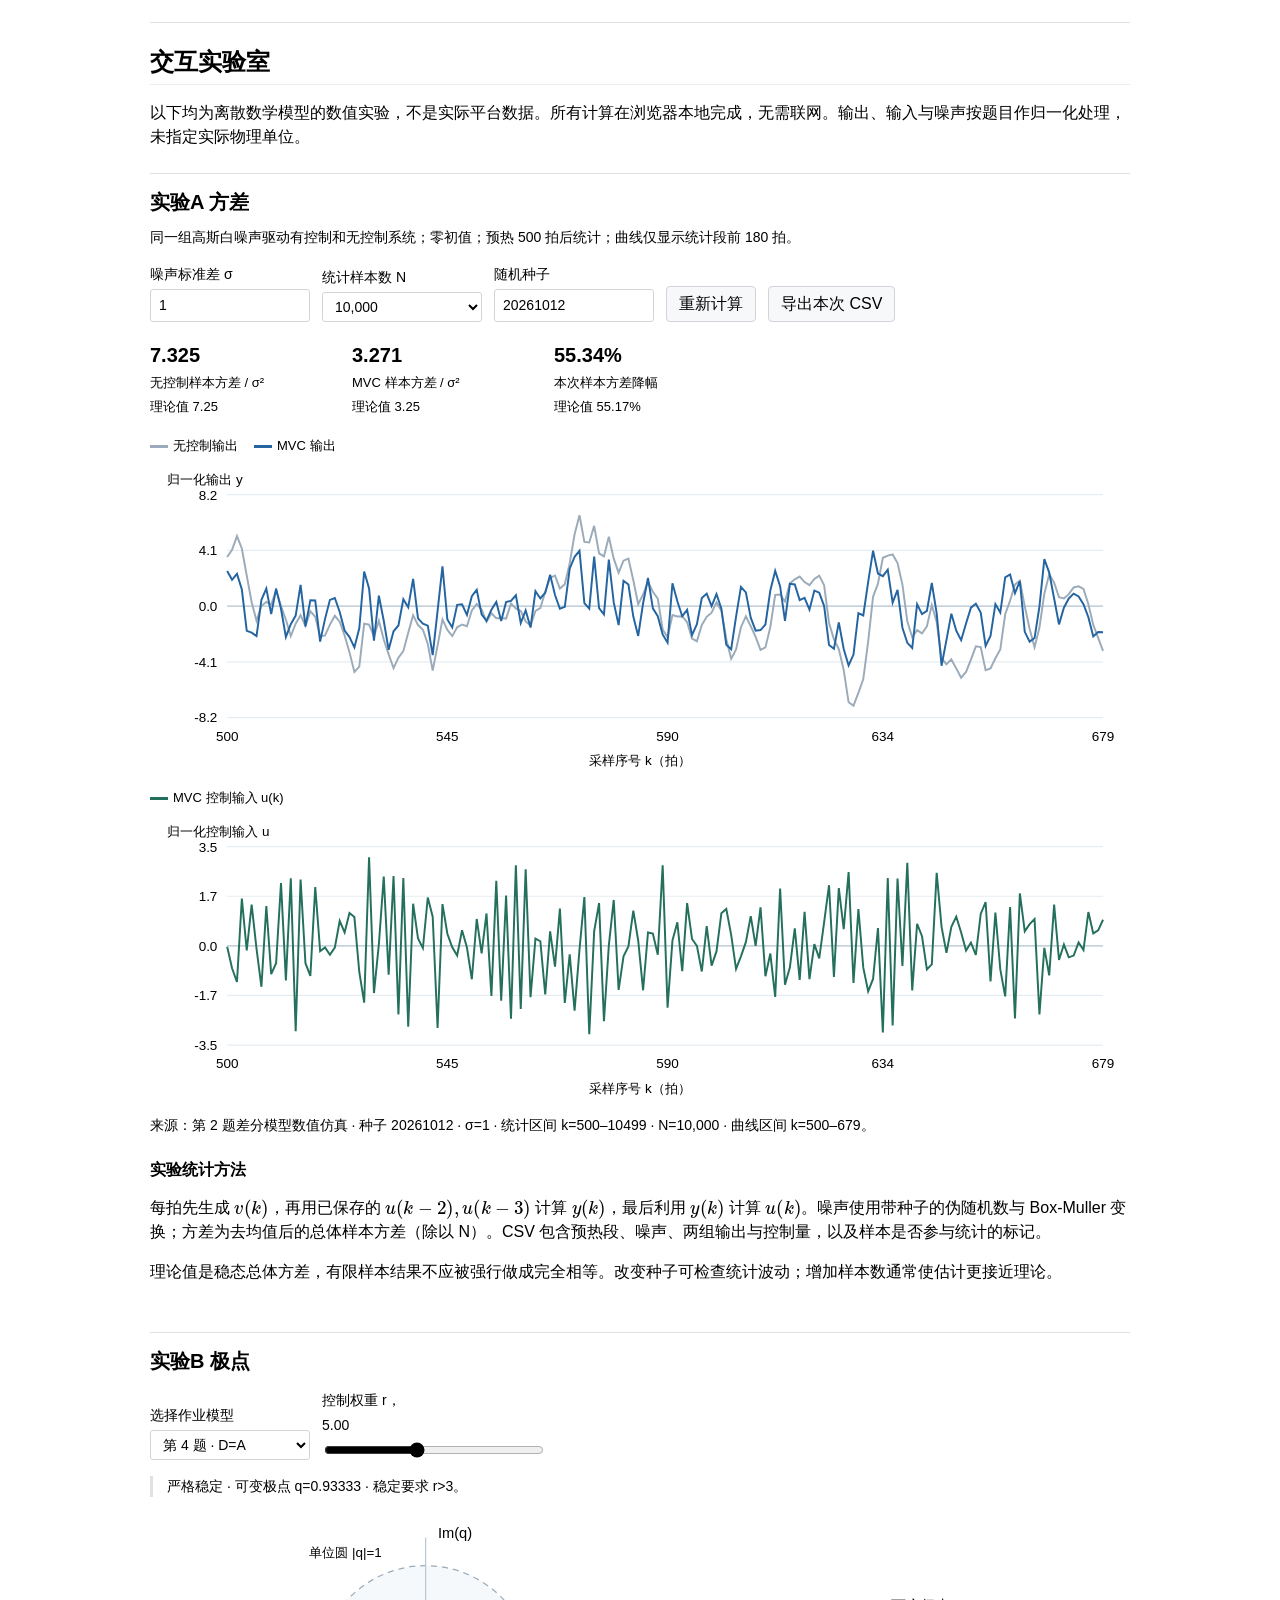
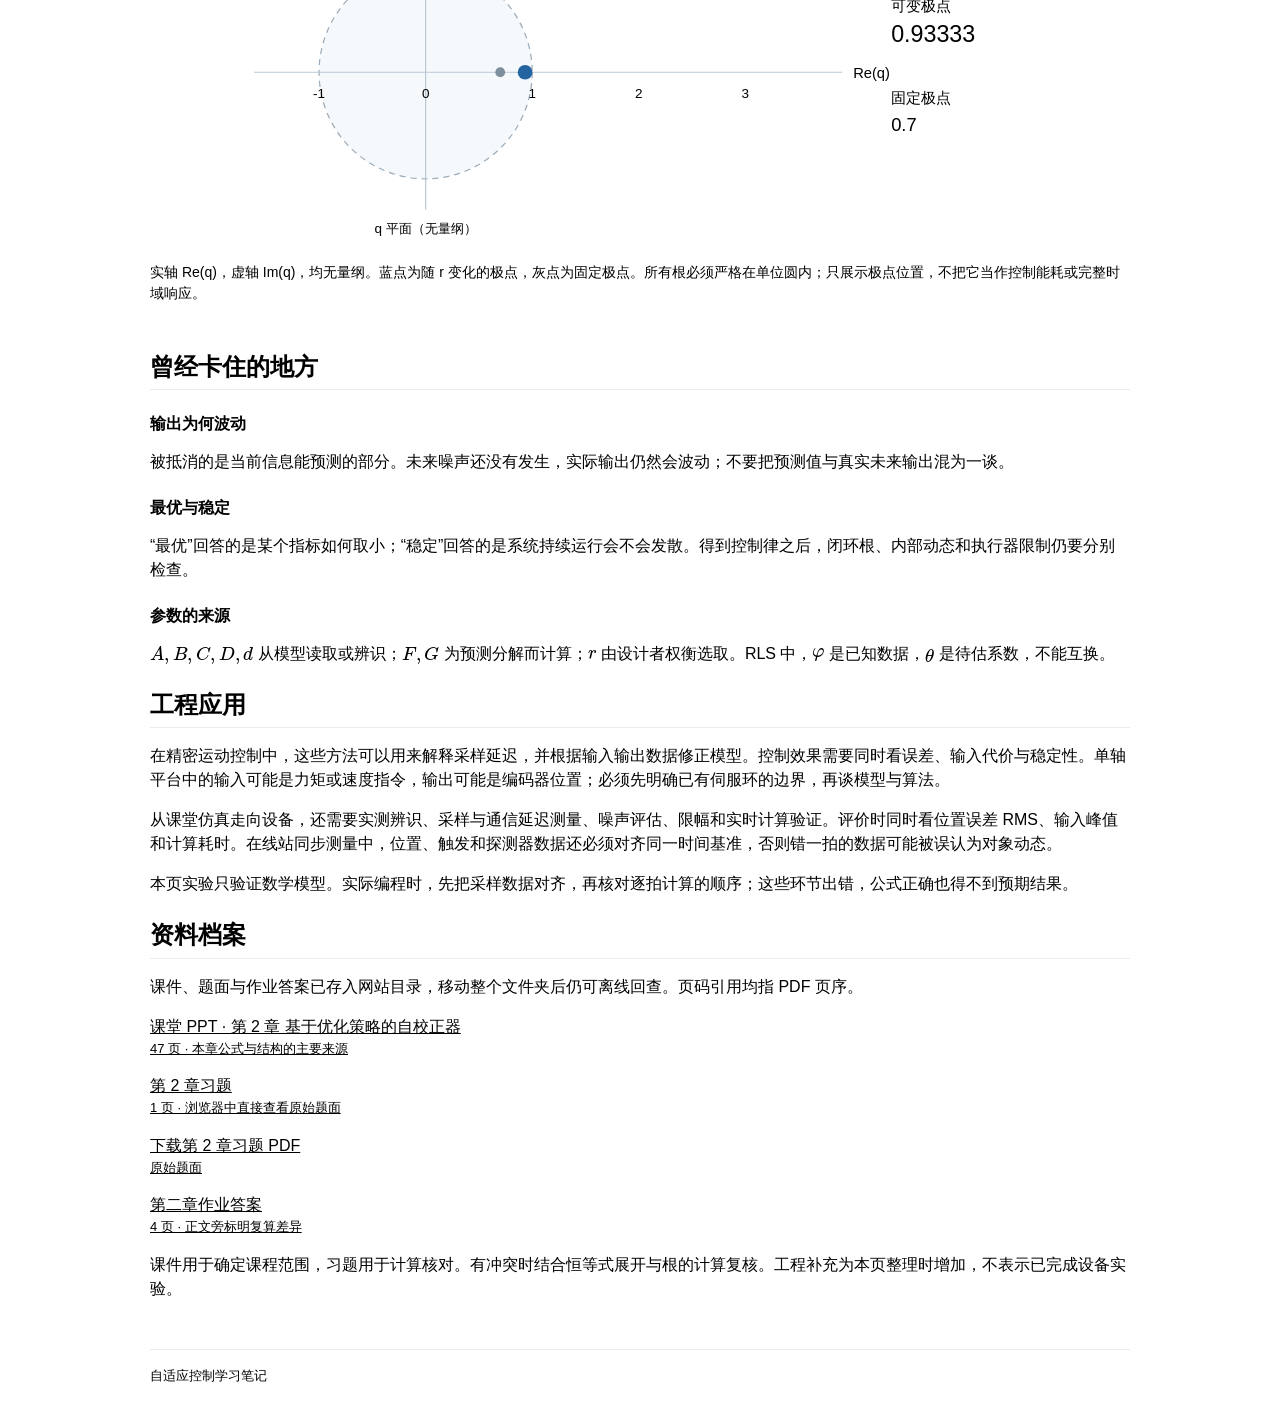
==== commit bf17e895: "更新第二、三单元笔记，加入 LQR 与 LQG 交互实验" ====
--- a/chapters/chapter2.html
+++ b/chapters/chapter2.html
@@ -1,101 +1,100 @@
-<!doctype html>
-<html lang="zh-CN">
-<head>
-<meta charset="utf-8"><meta name="viewport" content="width=device-width,initial-scale=1">
-<meta name="description" content="自适应控制学习笔记：设计思路、习题、仿真与工程理解。">
-<title>基于优化策略的自校正器 · 自适应控制学习笔记</title>
-<link rel="stylesheet" href="../assets/css/style.css">
-<script src="../assets/js/math-config.js"></script>
-<script defer src="../assets/vendor/mathjax/es5/tex-chtml.js"></script>
-<script defer src="../assets/js/app.js"></script>
-<script defer src="../assets/js/numerics.js"></script><script defer src="../assets/js/lab.js"></script>
-</head>
-<body class="chapter-page">
-<a class="skip" href="#main">跳转到正文</a>
-<div class="page">
-  <header class="site-header"><a href="../index.html">自适应控制学习笔记</a><button id="print" type="button">打印 / 保存 PDF</button></header>
-  <main id="main" class="markdown-body"><header class="chapter-header"><h1>基于优化策略的自校正器</h1><p class="lead">先预测未来，再决定现在怎么控制；模型不准，就用数据修正；动作太猛，就把控制代价纳入目标。</p><div class="chapter-meta"><span>第二单元 · 思路版</span><span>6 道课后习题</span><span>附交互实验与原始资料</span></div></header><details class="toc"><summary>本单元目录</summary><nav class="section-nav" aria-label="第 02 单元目录"><a href="#overview">本章主线</a><a href="#model">2.1 模型与稳定性</a><a href="#prediction">2.2 最优预测</a><a href="#mvc">2.2 最小方差控制</a><a href="#str">2.3 自校正与 RLS</a><a href="#gmv">2.4 广义最小方差</a><a href="#exercises">课后习题</a><a href="#lab">交互实验室</a><a href="#review">曾经卡住的地方</a><a href="#engineering">工程迁移</a><a href="#sources">资料档案</a></nav></details>
-
-<section id="overview" class="chapter-section"><h2>本章主线：为什么控制之前要预测？</h2>
-<p>当前输入不一定立即起作用。若对象有两拍延迟，现在的控制量只能影响两拍后的输出。因此，不能只盯着眼前误差，而要先判断：<strong>等控制真正生效时，系统会变成什么样？</strong></p>
-<p>整章围绕同一个过程展开：读懂模型与延迟，预测未来输出，选择能改善预测结果的输入，再检查闭环是否稳定、动作是否合理。</p>
-<table><thead><tr><th>遇到的问题</th><th>采用的思路</th></tr></thead><tbody><tr><td>模型已知，希望输出波动尽量小</td><td>最小方差控制 MVC：抵消可预测的偏差</td></tr><tr><td>模型未知或参数缓慢变化</td><td>自校正器 STR：边辨识，边调整控制</td></tr><tr><td>控制动作过大，或普通 MVC 难以稳定实现</td><td>广义最小方差 GMV：加入输入代价，再检查稳定范围</td></tr></tbody></table>
-</section>
-
-<section id="model" class="chapter-section"><h2>2.1 读模型：分清对象、扰动与延迟</h2>
-<div class="equation">\[A(q^{-1})y(k)=B(q^{-1})q^{-d}u(k)+C(q^{-1})v(k).\]</div>
-<p>这里 \(y\) 是输出，\(u\) 是输入，\(v\) 是零均值白噪声；\(q^{-1}\) 表示“往前取一拍”，\(d\) 是输入延迟。\(A\) 描述输出的历史关系，\(B\) 描述输入作用，\(C\) 描述白噪声如何进入模型。真正的对象通道是 \(Bq^{-d}/A\)，噪声通道是 \(C/A\)。</p>
-<p>例如 \(y(k)=0.8y(k-1)+2u(k-2)+v(k)\)：输出保留上一拍的影响，输入要等两拍才生效。读模型得到 \(A=1-0.8q^{-1},B=2,C=1,d=2\)，然后才能选预测时域。</p>
-<h3>稳定性先看清在哪个平面求根</h3>
-<p><strong>在 \(q\) 平面，稳定根应在单位圆内；在 \(q^{-1}\) 平面，对应根在单位圆外。</strong>例如 \(1-0.8q^{-1}\) 对应 \(q=0.8\)，不是把 1.25 当成不稳定极点。</p>
-<p>还要分清检查对象：\(A\) 关系到对象动态，\(B\) 关系到输入通道能否稳定求逆，\(C\) 关系到噪声模型的稳定求逆。对象稳定，并不意味着它的逆也稳定。</p>
-</section>
-
-<section id="prediction" class="chapter-section"><h2>2.2 预测：把能判断的部分与未来噪声分开</h2>
-<p>未来输出包含两部分：根据当前输出、历史输入和模型可以算出的部分，以及尚未发生的噪声。预测器只负责前者，不能提前知道未来噪声的具体取值。</p>
-<div class="equation">\[y(k+d)=\underbrace{\frac{G}{C}y(k)+\frac{BF}{C}u(k)}_{\text{当前可预测部分}}+\underbrace{Fv(k+d)}_{\text{未来不可预测部分}}.\]</div>
-<p>\(F,G\) 是实现这种拆分的工具，由恒等式 \(C=AF+q^{-d}G\) 求得。做题时，先按延迟确定 \(F\) 的次数，再配系数，最后代回恒等式检查；重点是完成拆分，而不是记住长除法步骤。</p>
-<p>在本章白噪声与模型假设下，未来噪声与当前信息正交，因此最小均方预测就是保留可预测部分。<strong>预测最优，不代表预测没有误差。</strong>即使模型完全正确，未来噪声仍然形成误差下限。</p>
-<details><summary>需要计算预测误差下限时</summary><p>若 \(F=1+f_1q^{-1}+\cdots+f_{d-1}q^{-(d-1)}\)，白噪声方差为 \(\sigma^2\)，则最小预测误差方差为 \((1+f_1^2+\cdots+f_{d-1}^2)\sigma^2\)。多拍延迟意味着控制生效前可能积累更多未知扰动。</p></details>
-</section>
-
-<section id="mvc" class="chapter-section"><h2>2.2 控制：让预测结果朝目标靠拢</h2>
-<p>控制量无法改变未来噪声，却能改变可预测部分。因此最小方差控制的思路是：<strong>让未来输出的预测值等于目标值。</strong>调节问题的目标为零，便得到：</p>
-<div class="equation">\[\hat y^*(k+d\mid k)=0\quad\Longrightarrow\quad u(k)=-\frac{G}{BF}y(k).\]</div>
-<p>这并不是让真实输出始终为零，而是尽量消除可预测的波动。剩下的输出波动来自未来噪声，理想稳态下达到上一节的方差下限。若是跟踪问题，则让预测值对齐已知的未来参考值。</p>
-<h3>得到控制律后，还要完成两件事</h3>
-<p><strong>先验稳定性。</strong>在本章标准 CARMA 条件下，闭环特征式含 \(BC\)，所以不能只检查 \(A\)。尤其要防止对非最小相位输入通道直接求逆，也不能用形式上的约分掩盖不稳定内部动态。</p>
-<p><strong>再写成逐拍计算。</strong>展开 \(BF\)，把当前输入留在左边，其余变为当前输出、历史输出和历史输入的加权和。程序每拍先读输出，再算输入，最后保存实际施加的输入；若执行了限幅，历史记录也要保存限幅后的值。</p>
-</section>
-
-<section id="str" class="chapter-section"><h2>2.3 自校正：模型不准，就用预测误差修正</h2>
-<p>前面默认参数已知。实际对象可能随负载、温度或工况变化，自校正器便把“估计参数”和“计算控制”放进同一个循环：</p>
-<ol><li>采集当前输出，找到与它对应的历史输入输出。</li><li>比较真实输出与模型预测，得到预测残差。</li><li>用残差修正参数，再计算这一拍的控制量。</li></ol>
-<p>显式方法先辨识对象模型，再重新设计控制器；隐式方法直接估计控制需要的组合参数。两者都依赖数据质量，不能因为控制器在运行就假定参数一定收敛。</p>
-<h3>RLS 只记住“旧估计 + 残差修正”</h3>
-<div class="equation">\[\hat\theta(k)=\hat\theta(k-1)+K(k)\,\eta(k).\]</div>
-<p>\(\hat\theta\) 是参数估计，\(\eta\) 是实际输出减去预测输出，\(K\) 决定这一拍修正多少。数据向量 \(\varphi\) 装的是已知历史信号，不是未知参数；残差也不等于直接测到了真实噪声。</p>
-<p>遗忘因子 \(\rho=1\) 保留旧数据的影响；减小 \(\rho\) 会更重视新数据，有利于跟踪变化，也容易受噪声影响。调它是在权衡“跟得快”与“估得稳”。</p>
-<details><summary>实现时最容易忽略的条件</summary><p>时刻 \(k\) 的输出应与 \(k-d\) 时刻相应的回归数据配对；计算当前控制时则使用当前数据。时间错一拍，估计就会偏离对象。还需要足够激励、合理的噪声处理，以及避免用接近零的输入增益做除法。固定输入首项系数能简化辨识，但固定错误也会影响控制；有色噪声下，普通最小二乘不能无条件保证无偏。</p></details>
-</section>
-
-<section id="gmv" class="chapter-section"><h2>2.4 广义最小方差：输出要稳，动作也要有代价</h2>
-<p>普通 MVC 只追求输出误差小，可能要求很大的输入。GMV 在目标中增加输入惩罚：</p>
-<div class="equation">\[J_2=E\{[y(k+d)-y_r(k+d)]^2+r\,u^2(k)\}.\]</div>
-<p>\(r\) 表示多在意控制动作的代价。它是软惩罚，不是执行器的硬限幅，也不是对输入变化率的惩罚。加入它以后，要重新检查误差、输入大小和稳定性，不能仅凭“\(r&gt;0\)”就认定系统稳定。</p>
-<h3>先读 D，再求 F、G，最后选 r</h3>
-<p>一般模型的对象通道是 \(Bq^{-d}/A\)，噪声通道是 \(C/D\)。\(D\) 直接从噪声通道读取，不是自己选择的设计参数；预测分解相应改为 \(C=DF+q^{-d}G\)。原来的 CARMA 模型恰好有 \(D=A\)。</p>
-<details><summary>常见特例：D=A、目标为零</summary><div class="equation">\[u(k)=-\frac{G}{BF+(r/b_0)C}y(k).\]</div><p>\(b_0\) 为 \(B\) 的首项系数，须非零。取 \(r=0\) 回到 MVC；闭环特征式由 \(BC\) 变为 \(C[B+(r/b_0)A]\)。这说明权重会改变极点，适当选择可能让非逆稳定对象获得稳定闭环，但必须逐题验根。\(D\ne A\) 时不能直接套这个简化式。</p></details>
-<p>设计顺序是：读清对象和噪声模型 → 选择正确预测时域 → 求控制律 → 找到严格稳定的权重范围 → 比较输出与输入表现。下面第 4、5 题和极点实验就是这条思路的具体应用。</p>
-</section>
-
-<section id="exercises" class="chapter-section"><h2>课后习题</h2>
-<p>这里保留每题的判断路径与关键结果。完整题面和手写计算见<a href="#sources">资料档案</a>；阅读时先判断“这题要检查什么”，再看计算结果。</p>
-<article class="exercise" id="exercise1"><h3>题 1 · 稳定与逆稳定，要分开判断</h3><p><strong>思路：</strong>分别提取 \(A,B\)，求根并统一到 \(q\) 平面。对象极点决定对象稳定性，输入零点决定能否稳定求逆。</p><p><strong>结论：</strong>\(A\) 的根为 −1、−0.9，有根在单位圆上，对象不满足严格稳定；\(B\) 的根为 −2.5，不能稳定求逆。手写答案的结论正确，但根模的不等式要修正。</p></article>
-<article class="exercise" id="exercise2"><h3>题 2 · 从预测到控制，再用方差验证</h3><p><strong>思路：</strong>延迟两拍，所以做两步预测；求出 \(F,G\) 后抵消可预测部分，再检查闭环根与输出方差。不能只得到控制律就结束。</p><p><strong>结论：</strong>\(F=1+1.5q^{-1},G=1.2\)。闭环根 −0.5、−0.7 均稳定；理论方差从 \(7.25\sigma^2\) 降到 \(3.25\sigma^2\)，降低约 55.17%。交互实验可观察这种改善与输入动作。</p><details><summary>用于仿真的模型与控制式</summary><div class="equation">\[y(k)-0.8y(k-1)=u(k-2)+0.5u(k-3)+v(k)+0.7v(k-1).\]</div><div class="equation">\[u(k)=-1.2y(k)-2u(k-1)-0.75u(k-2).\]</div><p>验算方差时，历史输出与历史噪声可能相关，不能随意删去交叉项。有限样本的仿真值也不会恰好等于理论值。</p></details></article>
-<article class="exercise" id="exercise3"><h3>题 3 · 配系数的目的，是完成预测分解</h3><p><strong>思路：</strong>设定 \(F,G\) 的次数，逐项比较 \(C=AF+q^{-d}G\)，再代回检查。右侧展开出现的高次项，即使左侧没有，也必须令其系数为零。</p><p><strong>结论：</strong>令 \(x=q^{-1}\)，得到 \(F=1-4.1x,G=10.35+3.28x\)。本题最容易漏掉的是 \(x^3\) 项，而不是某个复杂计算技巧。</p></article>
-<blockquote><p>第 4、5 题的题面写一步指标，但对象延迟两拍。以下沿用手写答案的两步指标解释。若严格逐拍优化题面的 \(y^2(k+1)+ru^2(k)\)，当前输入尚不能影响该输出，\(r&gt;0\) 时会得到 \(u(k)=0\)，不能直接得到下面的控制律。</p></blockquote>
-<article class="exercise" id="exercise4"><h3>题 4 · 用权重把闭环极点移回单位圆</h3><p><strong>思路：</strong>本题 \(D=A\)，可用简化 GMV 公式。先求闭环特征式，再要求可变极点 \((1.6+0.8r)/(1+r)\) 严格小于 1。</p><p><strong>结论：</strong>稳定范围为 \(r&gt;3\)，不能取边界。取 \(r=5\) 时，闭环极点为 0.7、约 0.9333。</p><details><summary>关键计算结果</summary><p>\(A=D=1-0.8x,B=1-1.6x,C=1-0.7x,d=2\)；得到 \(F=1+0.1x,G=0.08\)。</p><div class="equation">\[r=5:\quad u(k)=-\frac{0.08}{6-5q^{-1}-0.16q^{-2}}y(k).\]</div></details></article>
-<article class="exercise" id="exercise5"><h3>题 5 · 噪声通道变了，预测分解也要跟着变</h3><p><strong>思路：</strong>本题 \(D\ne A\)，必须分解 \(C/D\)，不能照搬上一题。然后检查可变极点 \((3+0.3r)/(1+r)\)，以及其他固定极点。</p><p><strong>结论：</strong>稳定范围为 \(r&gt;20/7\approx2.857142857\)。取 \(r=4\) 时，极点为 0.3、0.2、0.84。手写答案末式缺少负号；写成 \(r&gt;2.85\) 也会误包含不稳定区间。</p><details><summary>核对后的控制律</summary><p>\(A=1-0.3x,B=1-3x,C=1-0.2x,D=1+0.6x,d=2\)；由 \(C=DF+x^2G\) 得 \(F=1-0.8x,G=0.48\)。</p><div class="equation">\[r=4:\quad u(k)=-\frac{0.48-0.144q^{-1}}{5-5.2q^{-1}+0.36q^{-2}+1.44q^{-3}}y(k).\]</div></details></article>
-<article class="exercise" id="exercise6"><h3>题 6 · 为什么 GMV 可能处理非逆稳定对象？</h3><p>普通 MVC 需要直接对输入通道求逆，非最小相位零点会带来不稳定内部动态。GMV 加入输入代价后改变闭环特征式，提供了调整极点的位置的机会。<strong>因此是“适当权重可能改善稳定性”，不是“加权后必然稳定”。</strong>第 4、5 题给出的权重下限就是必须验算的证据。</p></article>
-</section>
-<section id="lab" class="chapter-section"><h2>交互实验室：观察设计取舍</h2><p>以下均为离散数学模型的数值实验，不是实际平台数据。所有计算在浏览器本地完成，无需联网。输出、输入与噪声按题目作归一化处理，未指定实际物理单位。</p>
-<div class="lab-panel" id="variance-lab"><h3>实验 A · 作业第 2 题的方差与输入</h3><p class="muted">同一组高斯白噪声驱动有控制和无控制系统；零初值；预热 500 拍后统计；曲线仅显示统计段前 180 拍。</p><div class="controls"><label>噪声标准差 σ<input id="noise-sigma" type="number" min="0.1" max="5" step="0.1" value="1"></label><label>统计样本数 N<select id="sample-count"><option value="2000">2,000</option><option value="10000" selected>10,000</option><option value="50000">50,000</option></select></label><label>随机种子<input id="random-seed" type="number" min="1" max="2147483647" step="1" value="20261012"></label><button id="run-sim" class="button primary" type="button">重新计算</button><button id="download-csv" type="button">导出本次 CSV</button></div><p id="sim-error" role="alert" class="muted"></p><div class="metrics" aria-live="polite"><div><strong id="var-open">—</strong><span>无控制样本方差 / σ²<br>理论值 7.25</span></div><div><strong id="var-controlled">—</strong><span>MVC 样本方差 / σ²<br>理论值 3.25</span></div><div><strong id="variance-reduction">—</strong><span>本次样本方差降幅<br>理论值 55.17%</span></div></div><div class="legend"><span><b style="background:#9babb9"></b>无控制输出</span><span><b style="background:#2464a1"></b>MVC 输出</span></div><svg id="output-plot" class="plot" viewBox="0 0 800 250" role="img" aria-label="第2题输出响应，横轴采样序号，纵轴归一化输出"></svg><div class="legend"><span><b style="background:#24705d"></b>MVC 控制输入 u(k)</span></div><svg id="input-plot" class="plot" viewBox="0 0 800 230" role="img" aria-label="第2题控制输入，横轴采样序号，纵轴归一化输入"></svg><p class="muted" id="simulation-caption"></p><details><summary>实验顺序与统计口径</summary><p>每拍先生成 \(v(k)\)，再用已保存的 \(u(k-2),u(k-3)\) 计算 \(y(k)\)，最后利用 \(y(k)\) 计算 \(u(k)\)。噪声使用带种子的伪随机数与 Box–Muller 变换；方差为去均值后的总体样本方差（除以 N）。CSV 包含预热段、噪声、两组输出与控制量，以及样本是否参与统计的标记。</p><p>理论值是稳态总体方差，有限样本结果不应被强行做成完全相等。改变种子可检查统计波动；增加样本数通常使估计更接近理论。</p></details></div>
-<div class="lab-panel"><h3>实验 B · 控制权重怎样移动闭环极点？</h3><div class="controls"><label>选择作业模型<select id="pole-model"><option value="4">第 4 题 · D=A</option><option value="5">第 5 题 · D≠A</option></select></label><label>控制权重 r：<output id="weight-label">5.00</output><input id="control-weight" type="range" min="0" max="12" step="0.01" value="5"></label></div><p id="pole-status" class="status" aria-live="polite"></p><svg id="pole-plot" class="plot" viewBox="0 0 800 270" role="img" aria-label="q平面单位圆与闭环极点，实轴Re(q)，虚轴Im(q)"></svg><p class="muted">实轴 Re(q)，虚轴 Im(q)，均无量纲。蓝点为随 r 变化的极点，灰点为固定极点。所有根必须严格在单位圆内；只展示极点位置，不把它当作控制能耗或完整时域响应。</p></div>
-</section>
-
-<section id="review" class="chapter-section"><h2>曾经卡住的地方</h2>
-<details><summary>既然预测被控制为零，为什么输出还有波动？</summary><p>被抵消的是当前信息能预测的部分。未来噪声还没有发生，实际输出仍然会波动；不要把预测值与真实未来输出混为一谈。</p></details>
-<details><summary>公式已经最优，为什么还要验稳定性？</summary><p>“最优”回答的是某个指标如何取小；“稳定”回答的是系统持续运行会不会发散。得到控制律之后，闭环根、内部动态和执行器限制仍要分别检查。</p></details>
-<details><summary>哪些量来自模型，哪些量需要计算或选择？</summary><p>\(A,B,C,D,d\) 从模型读取或辨识；\(F,G\) 为预测分解而计算；\(r\) 由设计者权衡选取。RLS 中，\(\varphi\) 是已知数据，\(\theta\) 是待估系数，不能互换。</p></details>
-</section>
-<section id="engineering" class="chapter-section"><h2>工程迁移：把重点放在时间对齐与验证</h2>
-<p>这章最值得迁移到精密运动控制的能力，是用离散模型解释延迟、用残差修正模型，并同时检查误差、输入代价与稳定性。单轴平台中的输入可能是力矩或速度指令，输出可能是编码器位置；必须先明确已有伺服环的边界，再谈模型与算法。</p>
-<p>从课堂仿真走向设备，还需要实测辨识、采样与通信延迟测量、噪声评估、限幅和实时计算验证。评价时同时看位置误差 RMS、输入峰值和计算耗时。在线站同步测量中，位置、触发和探测器数据还必须对齐同一时间基准，否则错一拍的数据可能被误认为对象动态。</p>
-<p>本页实验只验证数学模型。学习上优先掌握“建模 → 时间对齐 → 差分实现 → 稳定性与性能验证”，不必先背熟每个特例的长公式。</p>
-</section>
-<section id="sources" class="chapter-section"><h2>资料档案</h2><p>课件、题面与作业答案已存入网站目录，移动整个文件夹后仍可离线回查。页码引用均指 PDF 页序。</p><a class="source-link" href="../sources/chapter2-slides.pdf">课堂 PPT · 第 2 章 基于优化策略的自校正器 <small>47 页 · 本章公式与结构的主要来源</small></a><a class="source-link" href="exercise-sheet.html">第 2 章习题 <small>1 页 · 浏览器中直接查看原始题面</small></a><a class="source-link" href="../sources/chapter2-exercises.pdf" download>下载第 2 章习题 PDF <small>原始题面</small></a><a class="source-link" href="../sources/chapter2-answers-redacted.pdf">第二章作业答案 <small>4 页 · 正文旁标明复算差异</small></a><p>整理原则：课件给出课程范围，习题提供计算验证。有冲突时结合恒等式展开与根的计算复核。工程补充为本页整理时增加，不表示已完成设备实验。</p></section>
-</main>
-  <footer>自适应控制学习笔记</footer>
-</div>
-</body></html>
+<!doctype html>
+<html lang="zh-CN">
+<head>
+<meta charset="utf-8"><meta name="viewport" content="width=device-width,initial-scale=1">
+<meta name="description" content="自适应控制学习笔记：设计思路、习题、仿真与工程理解。">
+<title>基于优化策略的自校正器 · 自适应控制学习笔记</title>
+<link rel="stylesheet" href="../assets/css/style.css">
+<script src="../assets/js/math-config.js"></script>
+<script defer src="../assets/vendor/mathjax/es5/tex-chtml.js"></script>
+<script defer src="../assets/js/app.js"></script>
+<script defer src="../assets/js/numerics.js"></script><script defer src="../assets/js/lab.js"></script>
+</head>
+<body class="chapter-page">
+<a class="skip" href="#main">跳转到正文</a>
+<div class="page">
+  <header class="site-header"><a href="../index.html">自适应控制学习笔记</a><button id="print" type="button">打印 / 保存 PDF</button></header>
+  <main id="main" class="markdown-body"><header class="chapter-header"><h1>基于优化策略的自校正器</h1><p class="lead">控制有延迟，就得提前判断输入生效时的输出。模型和控制量的选择，都围绕这个预测展开。</p></header><div class="toc"><h2>本单元目录</h2><nav class="section-nav" aria-label="第 02 单元目录"><a href="#overview">本章主线</a><a href="#model">模型与延迟</a><a href="#prediction">最优预测</a><a href="#mvc">最小方差控制</a><a href="#str">自校正控制</a><a href="#gmv">广义最小方差</a><a href="#exercises">课后习题</a><a href="#lab">交互实验室</a><a href="#review">曾经卡住的地方</a><a href="#engineering">工程应用</a><a href="#sources">资料档案</a></nav></div>
+<section id="overview" class="chapter-section"><h2>本章主线</h2>
+<p>对象若有两拍延迟，现在算出的控制量要等两拍才起作用。眼前的误差已经来不及改变，控制器需要判断<strong>两拍后的输出会偏到哪里</strong>，据此选择当前输入。</p>
+<p>有了预测，就可以计算控制量。不过，算出一个最优解还没有结束，闭环能否稳定运行、输入是否过大，都要接着检查。</p>
+<table><thead><tr><th>遇到的问题</th><th>采用的思路</th></tr></thead><tbody><tr><td>模型已知，希望输出波动尽量小</td><td>最小方差控制 MVC，抵消可预测的偏差</td></tr><tr><td>模型未知或参数缓慢变化</td><td>自校正器 STR，边辨识，边调整控制</td></tr><tr><td>控制动作过大，或普通 MVC 难以稳定实现</td><td>广义最小方差 GMV，加入输入代价，再检查稳定范围</td></tr></tbody></table>
+</section>
+
+<section id="model" class="chapter-section"><h2>模型与延迟</h2>
+<div class="equation">\[A(q^{-1})y(k)=B(q^{-1})q^{-d}u(k)+C(q^{-1})v(k).\]</div>
+<p>这里 \(y\) 是输出，\(u\) 是输入，\(v\) 是零均值白噪声；\(q^{-1}\) 表示“往前取一拍”，\(d\) 是输入延迟。\(A\) 描述输出的历史关系，\(B\) 描述输入作用，\(C\) 给出噪声项的系数。对象通道是 \(Bq^{-d}/A\)，噪声通道是 \(C/A\)。</p>
+<p>例如 \(y(k)=0.8y(k-1)+2u(k-2)+v(k)\)，输出保留上一拍的影响，输入要等两拍才生效。读模型得到 \(A=1-0.8q^{-1},B=2,C=1,d=2\)，然后才能选预测时域。</p>
+<h3>稳定性判断</h3>
+<p><strong>在 \(q\) 平面，稳定根应在单位圆内；在 \(q^{-1}\) 平面，对应根在单位圆外。</strong>例如 \(1-0.8q^{-1}\) 对应 \(q=0.8\)；对应的逆变量根为 1.25，两种写法描述的是同一个动态。</p>
+<p>还要分清检查对象，\(A\) 关系到对象动态，\(B\) 关系到输入通道能否稳定求逆，\(C\) 则要检查其逆滤波器是否稳定。对象稳定，并不意味着它的逆也稳定。</p>
+</section>
+
+<section id="prediction" class="chapter-section"><h2>最优预测</h2>
+<p>未来输出包含两部分，根据当前输出、历史输入和模型可以算出的部分，以及尚未发生的噪声。预测器只负责前者，不能提前知道未来噪声的具体取值。</p>
+<div class="equation">\[y(k+d)=\underbrace{\frac{G}{C}y(k)+\frac{BF}{C}u(k)}_{\text{当前可预测部分}}+\underbrace{Fv(k+d)}_{\text{未来不可预测部分}}.\]</div>
+<p>\(F,G\) 是实现这种拆分的工具，由恒等式 \(C=AF+q^{-d}G\) 求得。做题时，先按延迟确定 \(F\) 的次数，再配系数，最后代回恒等式检查。配系数完成后，应能指出哪一部分来自未来噪声。</p>
+<p>在本章白噪声与模型假设下，未来噪声与当前信息正交，因此最小均方预测就是保留可预测部分。<strong>预测最优，不代表预测没有误差。</strong>即使模型完全正确，未来噪声仍然形成误差下限。</p>
+<div class="explanation"><h4>预测误差下限</h4><p>若 \(F=1+f_1q^{-1}+\cdots+f_{d-1}q^{-(d-1)}\)，白噪声方差为 \(\sigma^2\)，则最小预测误差方差为 \((1+f_1^2+\cdots+f_{d-1}^2)\sigma^2\)。多拍延迟意味着控制生效前可能积累更多未知扰动。</p></div>
+</section>
+
+<section id="mvc" class="chapter-section"><h2>最小方差控制</h2>
+<p>控制量无法改变未来噪声，却能改变可预测部分。因此最小方差控制的思路是，<strong>让未来输出的预测值等于目标值。</strong>调节问题的目标为零，对应的控制律如下。</p>
+<div class="equation">\[\hat y^*(k+d\mid k)=0\quad\Longrightarrow\quad u(k)=-\frac{G}{BF}y(k).\]</div>
+<p>控制消除了可预测的波动，真实输出仍然受到未来噪声影响，理想稳态下达到上一节的方差下限。若是跟踪问题，则让预测值对齐已知的未来参考值。</p>
+<h3>控制律验算</h3>
+<p><strong>先检查稳定性。</strong>在本章标准 CARMA 条件下，闭环特征式含 \(BC\)，所以不能只检查 \(A\)。尤其要防止对非最小相位输入通道直接求逆，也不能用形式上的约分掩盖不稳定内部动态。</p>
+<p><strong>再写成逐拍计算。</strong>展开 \(BF\)，把当前输入留在左边，其余变为当前输出、历史输出和历史输入的加权和。程序每拍先读输出，再算输入，最后保存实际施加的输入；若执行了限幅，历史记录也要保存限幅后的值。</p>
+</section>
+
+<section id="str" class="chapter-section"><h2>自校正控制</h2>
+<p>前面默认参数已知。实际对象可能随负载、温度或工况变化，自校正器便把“估计参数”和“计算控制”放进同一个循环。</p>
+<ol><li>采集当前输出，找到与它对应的历史输入输出。</li><li>比较真实输出与模型预测，得到预测残差。</li><li>用残差修正参数，再计算这一拍的控制量。</li></ol>
+<p>显式方法先辨识对象模型，再重新设计控制器；隐式方法直接估计控制需要的组合参数。两者都依赖数据质量，不能因为控制器在运行就假定参数一定收敛。</p>
+<h3>递推参数估计</h3>
+<div class="equation">\[\hat\theta(k)=\hat\theta(k-1)+K(k)\,\eta(k).\]</div>
+<p>\(\hat\theta\) 是参数估计，\(\eta\) 是实际输出减去预测输出，\(K\) 决定这一拍修正多少。数据向量 \(\varphi\) 装的是已知历史信号，不是未知参数；残差也不等于直接测到了真实噪声。</p>
+<p>遗忘因子 \(\rho=1\) 保留旧数据的影响；减小 \(\rho\) 会更重视新数据，有利于跟踪变化，也容易受噪声影响。调它是在权衡“跟得快”与“估得稳”。</p>
+<div class="explanation"><h4>实现条件</h4><p>时刻 \(k\) 的输出应与 \(k-d\) 时刻相应的回归数据配对；计算当前控制时则使用当前数据。时间错一拍，估计就会偏离对象。还需要足够激励、合理的噪声处理，以及避免用接近零的输入增益做除法。固定输入首项系数能简化辨识，但固定错误也会影响控制；有色噪声下，普通最小二乘不能无条件保证无偏。</p></div>
+</section>
+
+<section id="gmv" class="chapter-section"><h2>广义最小方差</h2>
+<p>普通 MVC 只追求输出误差小，可能要求很大的输入。GMV 将输入惩罚加入目标函数。</p>
+<div class="equation">\[J_2=E\{[y(k+d)-y_r(k+d)]^2+r\,u^2(k)\}.\]</div>
+<p>\(r\) 表示多在意控制动作的代价。它是软惩罚，不是执行器的硬限幅，也不是对输入变化率的惩罚。加入它以后，要重新检查误差、输入大小和稳定性，不能仅凭“\(r&gt;0\)”就认定系统稳定。</p>
+<h3>模型与权重</h3>
+<p>一般模型的对象通道是 \(Bq^{-d}/A\)，噪声通道是 \(C/D\)。\(D\) 直接从噪声通道读取，不是自己选择的设计参数；预测分解相应改为 \(C=DF+q^{-d}G\)。原来的 CARMA 模型恰好有 \(D=A\)。</p>
+<div class="explanation"><h4>零目标特例</h4><div class="equation">\[u(k)=-\frac{G}{BF+(r/b_0)C}y(k).\]</div><p>\(b_0\) 为 \(B\) 的首项系数，须非零。取 \(r=0\) 回到 MVC；闭环特征式由 \(BC\) 变为 \(C[B+(r/b_0)A]\)。这说明权重会改变极点，适当选择可能让非逆稳定对象获得稳定闭环，但必须逐题验根。\(D\ne A\) 时不能直接套这个简化式。</p></div>
+<p>设计顺序是，读清对象和噪声模型 → 选择正确预测时域 → 求控制律 → 找到严格稳定的权重范围 → 比较输出与输入表现。下面第 4、5 题和极点实验就是这条思路的具体应用。</p>
+</section>
+
+<section id="exercises" class="chapter-section"><h2>课后习题</h2>
+<p>这里保留每题的判断路径与关键结果。完整题面和手写计算见<a href="#sources">资料档案</a>；阅读时先判断“这题要检查什么”，再看计算结果。</p>
+<article class="exercise" id="exercise1"><h3>题1 稳定性</h3><p><strong>解题思路</strong> 分别提取 \(A,B\)，求根并统一到 \(q\) 平面。对象极点决定对象稳定性，输入零点决定能否稳定求逆。</p><p><strong>计算结果</strong> \(A\) 的根为 −1、−0.9，有根在单位圆上，对象不满足严格稳定；\(B\) 的根为 −2.5，不能稳定求逆。手写答案的结论正确，但根模的不等式要修正。</p></article>
+<article class="exercise" id="exercise2"><h3>题2 方差验证</h3><p><strong>解题思路</strong> 延迟两拍，所以做两步预测；求出 \(F,G\) 后抵消可预测部分，再检查闭环根与输出方差。不能只得到控制律就结束。</p><p><strong>计算结果</strong> \(F=1+1.5q^{-1},G=1.2\)。闭环根 −0.5、−0.7 均稳定；理论方差从 \(7.25\sigma^2\) 降到 \(3.25\sigma^2\)，降低约 55.17%。交互实验可观察这种改善与输入动作。</p><div class="explanation"><h4>仿真控制式</h4><div class="equation">\[y(k)-0.8y(k-1)=u(k-2)+0.5u(k-3)+v(k)+0.7v(k-1).\]</div><div class="equation">\[u(k)=-1.2y(k)-2u(k-1)-0.75u(k-2).\]</div><p>验算方差时，历史输出与历史噪声可能相关，不能随意删去交叉项。有限样本的仿真值也不会恰好等于理论值。</p></div></article>
+<article class="exercise" id="exercise3"><h3>题3 预测分解</h3><p><strong>解题思路</strong> 设定 \(F,G\) 的次数，逐项比较 \(C=AF+q^{-d}G\)，再代回检查。右侧展开出现的高次项，即使左侧没有，也必须令其系数为零。</p><p><strong>计算结果</strong> 令 \(x=q^{-1}\)，得到 \(F=1-4.1x,G=10.35+3.28x\)。本题最容易漏掉的是 \(x^3\) 项，而不是某个复杂计算技巧。</p></article>
+<blockquote><p>第 4、5 题的题面写一步指标，但对象延迟两拍。以下沿用手写答案的两步指标解释。若严格逐拍优化题面的 \(y^2(k+1)+ru^2(k)\)，当前输入尚不能影响该输出，\(r&gt;0\) 时会得到 \(u(k)=0\)，不能直接得到下面的控制律。</p></blockquote>
+<article class="exercise" id="exercise4"><h3>题4 权重范围</h3><p><strong>解题思路</strong> 本题 \(D=A\)，可用简化 GMV 公式。先求闭环特征式，再要求可变极点 \((1.6+0.8r)/(1+r)\) 严格小于 1。</p><p><strong>计算结果</strong> 稳定范围为 \(r&gt;3\)，不能取边界。取 \(r=5\) 时，闭环极点为 0.7、约 0.9333。</p><div class="explanation"><h4>计算结果</h4><p>\(A=D=1-0.8x,B=1-1.6x,C=1-0.7x,d=2\)；得到 \(F=1+0.1x,G=0.08\)。</p><div class="equation">\[r=5:\quad u(k)=-\frac{0.08}{6-5q^{-1}-0.16q^{-2}}y(k).\]</div></div></article>
+<article class="exercise" id="exercise5"><h3>题5 噪声通道</h3><p><strong>解题思路</strong> 本题 \(D\ne A\)，必须分解 \(C/D\)，不能照搬上一题。然后检查可变极点 \((3+0.3r)/(1+r)\)，以及其他固定极点。</p><p><strong>计算结果</strong> 稳定范围为 \(r&gt;20/7\approx2.857142857\)。取 \(r=4\) 时，极点为 0.3、0.2、0.84。手写答案末式缺少负号；写成 \(r&gt;2.85\) 也会误包含不稳定区间。</p><div class="explanation"><h4>控制律核对</h4><p>\(A=1-0.3x,B=1-3x,C=1-0.2x,D=1+0.6x,d=2\)；由 \(C=DF+x^2G\) 得 \(F=1-0.8x,G=0.48\)。</p><div class="equation">\[r=4:\quad u(k)=-\frac{0.48-0.144q^{-1}}{5-5.2q^{-1}+0.36q^{-2}+1.44q^{-3}}y(k).\]</div></div></article>
+<article class="exercise" id="exercise6"><h3>题6 非逆稳定</h3><p>普通 MVC 需要直接对输入通道求逆，非最小相位零点会带来不稳定内部动态。GMV 加入输入代价后改变闭环特征式，提供了调整极点的位置的机会。<strong>因此是“适当权重可能改善稳定性”，不是“加权后必然稳定”。</strong>第 4、5 题给出的权重下限就是必须验算的证据。</p></article>
+</section>
+<section id="lab" class="chapter-section"><h2>交互实验室</h2><p>以下均为离散数学模型的数值实验，不是实际平台数据。所有计算在浏览器本地完成，无需联网。输出、输入与噪声按题目作归一化处理，未指定实际物理单位。</p>
+<div class="lab-panel" id="variance-lab"><h3>实验A 方差</h3><p class="muted">同一组高斯白噪声驱动有控制和无控制系统；零初值；预热 500 拍后统计；曲线仅显示统计段前 180 拍。</p><div class="controls"><label>噪声标准差 σ<input id="noise-sigma" type="number" min="0.1" max="5" step="0.1" value="1"></label><label>统计样本数 N<select id="sample-count"><option value="2000">2,000</option><option value="10000" selected>10,000</option><option value="50000">50,000</option></select></label><label>随机种子<input id="random-seed" type="number" min="1" max="2147483647" step="1" value="20261012"></label><button id="run-sim" class="button primary" type="button">重新计算</button><button id="download-csv" type="button">导出本次 CSV</button></div><p id="sim-error" role="alert" class="muted"></p><div class="metrics" aria-live="polite"><div><strong id="var-open">待计算</strong><span>无控制样本方差 / σ²<br>理论值 7.25</span></div><div><strong id="var-controlled">待计算</strong><span>MVC 样本方差 / σ²<br>理论值 3.25</span></div><div><strong id="variance-reduction">待计算</strong><span>本次样本方差降幅<br>理论值 55.17%</span></div></div><div class="legend"><span><b style="background:#9babb9"></b>无控制输出</span><span><b style="background:#2464a1"></b>MVC 输出</span></div><svg id="output-plot" class="plot" viewBox="0 0 800 250" role="img" aria-label="第2题输出响应，横轴采样序号，纵轴归一化输出"></svg><div class="legend"><span><b style="background:#24705d"></b>MVC 控制输入 u(k)</span></div><svg id="input-plot" class="plot" viewBox="0 0 800 230" role="img" aria-label="第2题控制输入，横轴采样序号，纵轴归一化输入"></svg><p class="muted" id="simulation-caption"></p><div class="explanation"><h4>实验统计方法</h4><p>每拍先生成 \(v(k)\)，再用已保存的 \(u(k-2),u(k-3)\) 计算 \(y(k)\)，最后利用 \(y(k)\) 计算 \(u(k)\)。噪声使用带种子的伪随机数与 Box-Muller 变换；方差为去均值后的总体样本方差（除以 N）。CSV 包含预热段、噪声、两组输出与控制量，以及样本是否参与统计的标记。</p><p>理论值是稳态总体方差，有限样本结果不应被强行做成完全相等。改变种子可检查统计波动；增加样本数通常使估计更接近理论。</p></div></div>
+<div class="lab-panel"><h3>实验B 极点</h3><div class="controls"><label>选择作业模型<select id="pole-model"><option value="4">第 4 题 · D=A</option><option value="5">第 5 题 · D≠A</option></select></label><label>控制权重 r，<output id="weight-label">5.00</output><input id="control-weight" type="range" min="0" max="12" step="0.01" value="5"></label></div><p id="pole-status" class="status" aria-live="polite"></p><svg id="pole-plot" class="plot" viewBox="0 0 800 270" role="img" aria-label="q平面单位圆与闭环极点，实轴Re(q)，虚轴Im(q)"></svg><p class="muted">实轴 Re(q)，虚轴 Im(q)，均无量纲。蓝点为随 r 变化的极点，灰点为固定极点。所有根必须严格在单位圆内；只展示极点位置，不把它当作控制能耗或完整时域响应。</p></div>
+</section>
+
+<section id="review" class="chapter-section"><h2>曾经卡住的地方</h2>
+<div class="explanation"><h4>输出为何波动</h4><p>被抵消的是当前信息能预测的部分。未来噪声还没有发生，实际输出仍然会波动；不要把预测值与真实未来输出混为一谈。</p></div>
+<div class="explanation"><h4>最优与稳定</h4><p>“最优”回答的是某个指标如何取小；“稳定”回答的是系统持续运行会不会发散。得到控制律之后，闭环根、内部动态和执行器限制仍要分别检查。</p></div>
+<div class="explanation"><h4>参数的来源</h4><p>\(A,B,C,D,d\) 从模型读取或辨识；\(F,G\) 为预测分解而计算；\(r\) 由设计者权衡选取。RLS 中，\(\varphi\) 是已知数据，\(\theta\) 是待估系数，不能互换。</p></div>
+</section>
+<section id="engineering" class="chapter-section"><h2>工程应用</h2>
+<p>在精密运动控制中，这些方法可以用来解释采样延迟，并根据输入输出数据修正模型。控制效果需要同时看误差、输入代价与稳定性。单轴平台中的输入可能是力矩或速度指令，输出可能是编码器位置；必须先明确已有伺服环的边界，再谈模型与算法。</p>
+<p>从课堂仿真走向设备，还需要实测辨识、采样与通信延迟测量、噪声评估、限幅和实时计算验证。评价时同时看位置误差 RMS、输入峰值和计算耗时。在线站同步测量中，位置、触发和探测器数据还必须对齐同一时间基准，否则错一拍的数据可能被误认为对象动态。</p>
+<p>本页实验只验证数学模型。实际编程时，先把采样数据对齐，再核对逐拍计算的顺序；这些环节出错，公式正确也得不到预期结果。</p>
+</section>
+<section id="sources" class="chapter-section"><h2>资料档案</h2><p>课件、题面与作业答案已存入网站目录，移动整个文件夹后仍可离线回查。页码引用均指 PDF 页序。</p><a class="source-link" href="../sources/chapter2-slides.pdf">课堂 PPT · 第 2 章 基于优化策略的自校正器 <small>47 页 · 本章公式与结构的主要来源</small></a><a class="source-link" href="exercise-sheet.html">第 2 章习题 <small>1 页 · 浏览器中直接查看原始题面</small></a><a class="source-link" href="../sources/chapter2-exercises.pdf" download>下载第 2 章习题 PDF <small>原始题面</small></a><a class="source-link" href="../sources/chapter2-answers-redacted.pdf">第二章作业答案 <small>4 页 · 正文旁标明复算差异</small></a><p>课件用于确定课程范围，习题用于计算核对。有冲突时结合恒等式展开与根的计算复核。工程补充为本页整理时增加，不表示已完成设备实验。</p></section>
+</main>
+  <footer>自适应控制学习笔记</footer>
+</div>
+</body></html>
--- a/assets/css/style.css
+++ b/assets/css/style.css
@@ -1,87 +1,91 @@
-:root{color-scheme:light;--text:#24292e;--muted:#586069;--link:#0366d6;--border:#eaecef;--border-strong:#d1d5da;--subtle:#f6f8fa}
-*{box-sizing:border-box}
-html{scroll-behavior:smooth;scroll-padding-top:24px}
-body{margin:0;background:#fff;color:var(--text);font:16px/1.5 -apple-system,BlinkMacSystemFont,"Segoe UI","Microsoft YaHei",Helvetica,Arial,sans-serif}
-.page{max-width:1012px;margin:0 auto;padding:32px 16px}
-.site-header{display:flex;align-items:center;justify-content:space-between;gap:16px;margin-bottom:30px;padding-bottom:12px;border-bottom:1px solid var(--border);font-size:14px}
-.site-header a{font-weight:600}.site-header button{flex:none}
-.markdown-body{min-width:0;overflow-wrap:break-word}
-a{color:var(--link);text-decoration:none}a:hover{text-decoration:underline}
-button,input,select{font:inherit}button{padding:5px 12px;border:1px solid var(--border-strong);border-radius:4px;background:var(--subtle);color:var(--text);cursor:pointer}button:hover{background:#edf1f4}button:focus-visible,a:focus-visible,input:focus-visible,select:focus-visible,summary:focus-visible{outline:2px solid var(--link);outline-offset:2px}
-h1,h2,h3,h4{font-weight:600;line-height:1.25;overflow-wrap:break-word}
-h1{font-size:32px;margin:0 0 16px;padding-bottom:.3em;border-bottom:1px solid var(--border)}
-h2{font-size:24px;margin:24px 0 16px;padding-bottom:.3em;border-bottom:1px solid var(--border)}
-h3{font-size:20px;margin:24px 0 16px}h4{font-size:16px;margin:24px 0 16px}
-p,ul,ol,blockquote,pre,table,.equation{margin:0 0 16px}p{line-height:1.5}
-ul,ol{padding-left:2em}li{margin:.25em 0}li>p{margin:8px 0}
-table{width:100%;border-spacing:0;border-collapse:collapse;display:block;overflow-x:auto}th,td{padding:6px 13px;border:1px solid var(--border-strong);text-align:left}tr:nth-child(2n){background:var(--subtle)}
-blockquote{padding:0 1em;border-left:4px solid var(--border-strong);color:var(--muted)}
-code{font:85% Consolas,"Liberation Mono",Menlo,monospace;background:rgba(27,31,35,.05);padding:.2em .4em;border-radius:3px}
-pre{padding:16px;overflow:auto;background:var(--subtle);border-radius:4px;line-height:1.45}pre code{padding:0;background:none;font-size:13px}
-hr{height:1px;padding:0;margin:24px 0;background:var(--border);border:0}
-.muted,.source-ref,.chapter-meta,.eyebrow,.section-code{color:var(--muted);font-size:14px}
-.source-ref{margin-top:-6px}.eyebrow,.section-code{display:block;margin:0 0 8px;font-size:12px}.lead{color:var(--text)}
-.chapter-header{margin:0 0 18px}.chapter-header h1{margin-bottom:16px}.chapter-header .lead{margin-bottom:12px}.chapter-meta{display:flex;flex-wrap:wrap;column-gap:20px;row-gap:4px;margin-bottom:16px}
-.chapter-section{margin-top:32px;scroll-margin-top:20px}.chapter-section>h2:first-of-type{margin-top:0}.chapter-section:last-child{margin-bottom:32px}
-.chapter-list p{margin:0 0 20px}.chapter-list .muted{display:inline-block;margin-top:4px}
-.toc{margin:18px 0 30px;padding:8px 14px;background:var(--subtle);border:1px solid var(--border);border-radius:4px}.toc summary{padding:4px 0}.section-nav{columns:2;column-gap:24px;padding:10px 0 4px}.section-nav a{display:block;break-inside:avoid;padding:3px 0;font-size:14px}
-.equation{max-width:100%;overflow-x:auto;overflow-y:hidden;padding:12px 16px;background:var(--subtle);border-radius:4px;line-height:1.7}.equation mjx-container[display="true"]{margin:.35em 0!important}
-mjx-container[display="true"]{max-width:100%;overflow-x:auto;overflow-y:hidden;padding:4px 0}
-mjx-container:not([display="true"]){display:inline-block;max-width:100%;overflow-x:auto;overflow-y:hidden;vertical-align:middle}
-.two-col{display:block}.concept{margin:0 0 16px}.concept h3{margin-bottom:8px}
-.flow{display:flex;gap:6px;flex-wrap:wrap;margin:16px 0}.flow span{font-size:14px}.flow span:not(:last-child)::after{content:" →";color:var(--muted)}
-.callout{margin:16px 0;padding:0 16px;border-left:4px solid var(--border-strong);color:var(--muted);background:none;font-size:15px}.callout strong{display:block;margin-bottom:4px;color:var(--text)}.callout p:last-child{margin-bottom:0}.callout.warning,.callout.note{background:none;border-color:var(--border-strong)}
-details{margin:16px 0;padding:8px 14px;border:1px solid var(--border);border-radius:4px}summary{cursor:pointer;font-weight:600}details[open] summary{margin-bottom:12px}details p:last-child{margin-bottom:0}
-.exercise{margin:24px 0;padding-bottom:16px;border-bottom:1px solid var(--border)}.exercise:last-child{border-bottom:0}.exercise h3{margin-top:0}.result{font-weight:600}
-.lab-panel{margin:24px 0;padding:20px 0 8px;border-top:1px solid var(--border)}.lab-panel h3{margin:0 0 12px}.controls{display:flex;align-items:end;gap:12px;flex-wrap:wrap;margin:16px 0}.controls label{display:flex;flex-direction:column;gap:4px;font-size:14px}.controls input[type=number],.controls select{width:160px;padding:5px 8px;border:1px solid var(--border-strong);border-radius:4px;background:#fff}.controls input[type=range]{width:220px;max-width:100%;accent-color:var(--link)}.controls .primary{background:var(--subtle);color:var(--text)}
-.metrics{display:flex;flex-wrap:wrap;gap:12px 32px;margin:18px 0}.metrics div{min-width:170px}.metrics strong{display:block;font-size:20px;font-weight:600}.metrics span{font-size:13px;color:var(--muted)}.legend{display:flex;flex-wrap:wrap;gap:16px;margin:8px 0;color:var(--muted);font-size:13px}.legend b{display:inline-block;width:18px;height:3px;margin-right:5px;vertical-align:middle}.plot{display:block;max-width:100%;width:100%;height:auto;margin:8px 0 18px;border:1px solid var(--border);background:#fff}.status{margin:16px 0;padding:8px 12px;border-left:4px solid var(--border-strong);background:var(--subtle);font-size:14px}
-.document-image{display:block;max-width:100%;height:auto;margin:16px auto;border:1px solid var(--border)}
-.source-link{display:block;margin-bottom:12px}.source-link small{display:block;color:var(--muted);font-size:13px}
-footer{margin-top:48px;padding-top:16px;border-top:1px solid var(--border);color:var(--muted);font-size:13px}.skip{position:absolute;left:-9999px}.skip:focus{left:16px;top:8px;padding:8px;background:#fff;z-index:10}
-@media(max-width:600px){.page{padding:16px}.site-header{margin-bottom:24px}.site-header button{font-size:12px}.section-nav{columns:1}.chapter-meta{font-size:12px}.controls{align-items:start}.controls label{width:calc(50% - 6px)}.controls input[type=number],.controls select{width:100%}.metrics{display:block}.metrics div{margin:12px 0}.equation{padding:10px}h1{font-size:30px}}
-@media print{.page{max-width:none;padding:0}.site-header,.toc,.skip,.controls{display:none!important}.chapter-section{margin-top:22px}h1{font-size:26px}h2{font-size:20px}h3{font-size:17px}body{font-size:11pt}.equation{font-size:10pt}.equation,.callout,.plot,figure{break-inside:avoid}h1,h2,h3,h4{break-after:avoid}.lab-panel{break-inside:avoid}a{color:var(--text)}footer{margin-top:24px}}
-
-/* Chapter 2 follows the GitHub Markdown document rules used by chapter 3. */
-.chapter-page{font-family:-apple-system,BlinkMacSystemFont,"Segoe UI",Helvetica,Arial,sans-serif,"Apple Color Emoji","Segoe UI Emoji","Segoe UI Symbol"}
-.chapter-page .page{padding:32px 16px}
-.chapter-page .site-header{position:relative;min-height:0;margin:0 0 24px;padding:0;border:0;align-items:flex-start;font-size:32px;line-height:1.25}
-.chapter-page .site-header>a{display:block;flex:1;padding-bottom:.3em;border-bottom:1px solid #eaecef;font-size:32px;font-weight:600;line-height:1.25}
-.chapter-page .site-header button{position:absolute;top:7px;right:0;border-radius:3px;font-size:14px;line-height:20px;padding:4px 8px}
-.chapter-page .chapter-header h1{margin:0 0 16px}
-.chapter-page .chapter-header .lead{margin-bottom:16px}
-.chapter-page .chapter-meta{margin-bottom:16px;font-size:14px}
-.chapter-page h1,.chapter-page h2,.chapter-page h3,.chapter-page h4{line-height:1.25}
-.chapter-page h1,.chapter-page h2{padding-bottom:.3em}
-.chapter-page .chapter-section{margin-top:0}
-.chapter-page .chapter-section>h2:first-of-type{margin-top:24px}
-.chapter-page p,.chapter-page ul,.chapter-page ol,.chapter-page blockquote,.chapter-page pre,.chapter-page table,.chapter-page .equation{margin-bottom:16px}
-.chapter-page ul,.chapter-page ol{padding-left:2em}
-.chapter-page .source-ref,.chapter-page .muted,.chapter-page .chapter-meta{color:#6a737d}
-.chapter-page .toc{margin:16px 0 24px;padding:0;background:none;border:0;border-radius:0}
-.chapter-page .toc summary{padding:0;font-weight:600}
-.chapter-page .section-nav{columns:initial;display:flex;flex-wrap:wrap;gap:4px 16px;padding:8px 0}
-.chapter-page .section-nav a{padding:0;font-size:14px}
-.chapter-page .callout{padding:0 1em;border-left:.25em solid #dfe2e5;color:#6a737d;background:none;font-size:16px}
-.chapter-page .callout strong{color:inherit}
-.chapter-page .callout p:last-child{margin-bottom:0}
-.chapter-page .two-col{display:block}
-.chapter-page .concept{margin:16px 0}
-.chapter-page .concept h3{margin:24px 0 16px}
-.chapter-page .equation{max-width:100%;margin:18px 0;padding:0;background:transparent;border-radius:0;line-height:1.5}
-.chapter-page .equation mjx-container[display="true"]{margin:0!important;text-align:center!important}
-.chapter-page .exercise{margin:24px 0;padding-bottom:16px;border-bottom:1px solid #dfe2e5}
-.chapter-page .flow{display:block;margin:16px 0}
-.chapter-page .flow span{font-size:16px}
-.chapter-page .flow span:not(:last-child)::after{content:" →";color:#6a737d}
-.chapter-page details{margin:16px 0;padding:0;border:0;border-radius:0}
-.chapter-page details[open] summary{margin-bottom:12px}
-.chapter-page .lab-panel{padding:16px 0 8px;border-top:1px solid #dfe2e5}
-.chapter-page .controls input[type="number"],.chapter-page .controls select{border-radius:3px}
-.chapter-page .plot{border:0}
-.chapter-page table th,.chapter-page table td{border-color:#dfe2e5}
-.chapter-page pre{border-radius:3px}
-.chapter-page pre code{font-size:100%}
-.chapter-page .status{padding:0 1em;border-left:.25em solid #dfe2e5;background:none;color:#6a737d}
-.chapter-page .source-link{margin-bottom:16px}
-@media(max-width:600px){.chapter-page .page{padding:32px 16px}.chapter-page .site-header{display:block}.chapter-page .site-header button{position:static;display:block;margin:8px 0 0 auto}.chapter-page .section-nav{display:block}.chapter-page .section-nav a{margin:4px 12px 4px 0}}
-@media print{.chapter-page .page{padding:0}.chapter-page .site-header>a{font-size:24px}}
+:root{color-scheme:light;--text:#000;--muted:#000;--link:#000;--border:#eaecef;--border-strong:#d1d5da;--subtle:#f6f8fa}
+*{box-sizing:border-box}
+html{scroll-behavior:smooth;scroll-padding-top:24px}
+body{margin:0;background:#fff;color:var(--text);font:16px/1.5 -apple-system,BlinkMacSystemFont,"Segoe UI","Microsoft YaHei",Helvetica,Arial,sans-serif}
+.page{max-width:1012px;margin:0 auto;padding:32px 16px}
+.site-header{display:flex;align-items:center;justify-content:space-between;gap:16px;margin-bottom:30px;padding-bottom:12px;border-bottom:1px solid var(--border);font-size:14px}
+.site-header a{font-weight:600;text-decoration:none}.site-header button{flex:none}
+.markdown-body{min-width:0;overflow-wrap:break-word}
+a{color:var(--link);text-decoration:underline}a:hover{text-decoration:underline}
+button,input,select{font:inherit}button{padding:5px 12px;border:1px solid var(--border-strong);border-radius:4px;background:var(--subtle);color:var(--text);cursor:pointer}button:hover{background:#edf1f4}button:focus-visible,a:focus-visible,input:focus-visible,select:focus-visible,summary:focus-visible{outline:2px solid var(--link);outline-offset:2px}
+h1,h2,h3,h4{font-weight:600;line-height:1.25;overflow-wrap:break-word}
+h1{font-size:32px;margin:0 0 16px;padding-bottom:.3em;border-bottom:1px solid var(--border)}
+h2{font-size:24px;margin:24px 0 16px;padding-bottom:.3em;border-bottom:1px solid var(--border)}
+h3{font-size:20px;margin:24px 0 16px}h4{font-size:16px;margin:24px 0 16px}
+p,ul,ol,blockquote,pre,table,.equation{margin:0 0 16px}p{line-height:1.5}
+ul,ol{padding-left:2em}li{margin:.25em 0}li>p{margin:8px 0}
+table{width:100%;border-spacing:0;border-collapse:collapse;display:block;overflow-x:auto}th,td{padding:6px 13px;border:1px solid var(--border-strong);text-align:left}tr:nth-child(2n){background:var(--subtle)}
+blockquote{padding:0 1em;border-left:4px solid var(--border-strong);color:var(--muted)}
+code{font:85% Consolas,"Liberation Mono",Menlo,monospace;background:rgba(27,31,35,.05);padding:.2em .4em;border-radius:3px}
+pre{padding:16px;overflow:auto;background:var(--subtle);border-radius:4px;line-height:1.45}pre code{padding:0;background:none;font-size:13px}
+hr{height:1px;padding:0;margin:24px 0;background:var(--border);border:0}
+.muted,.source-ref,.chapter-meta,.eyebrow,.section-code{color:var(--muted);font-size:14px}
+.source-ref{margin-top:-6px}.eyebrow,.section-code{display:block;margin:0 0 8px;font-size:12px}.lead{color:var(--text)}
+.chapter-header{margin:0 0 18px}.chapter-header h1{margin-bottom:16px}.chapter-header .lead{margin-bottom:12px}.chapter-meta{display:flex;flex-wrap:wrap;column-gap:20px;row-gap:4px;margin-bottom:16px}
+.chapter-section{margin-top:32px;scroll-margin-top:20px}.chapter-section>h2:first-of-type{margin-top:0}.chapter-section:last-child{margin-bottom:32px}
+.chapter-list p{margin:0 0 20px}.chapter-list .muted{display:inline-block;margin-top:4px}
+.toc{margin:18px 0 30px;padding:8px 14px;background:var(--subtle);border:1px solid var(--border);border-radius:4px}.toc summary{padding:4px 0}.section-nav{columns:2;column-gap:24px;padding:10px 0 4px}.section-nav a{display:block;break-inside:avoid;padding:3px 0;font-size:14px}
+.equation{max-width:100%;overflow-x:auto;overflow-y:hidden;padding:12px 16px;background:var(--subtle);border-radius:4px;line-height:1.7}.equation mjx-container[display="true"]{margin:.35em 0!important}
+mjx-container[display="true"]{max-width:100%;overflow-x:auto;overflow-y:hidden;padding:4px 0}
+mjx-container:not([display="true"]){display:inline-block;max-width:100%;overflow-x:auto;overflow-y:hidden;vertical-align:middle}
+.two-col{display:block}.concept{margin:0 0 16px}.concept h3{margin-bottom:8px}
+.flow{display:flex;gap:6px;flex-wrap:wrap;margin:16px 0}.flow span{font-size:14px}.flow span:not(:last-child)::after{content:" →";color:var(--muted)}
+.callout{margin:16px 0;padding:0 16px;border-left:4px solid var(--border-strong);color:var(--muted);background:none;font-size:15px}.callout strong{display:block;margin-bottom:4px;color:var(--text)}.callout p:last-child{margin-bottom:0}.callout.warning,.callout.note{background:none;border-color:var(--border-strong)}
+details{margin:16px 0;padding:8px 14px;border:1px solid var(--border);border-radius:4px}summary{cursor:pointer;font-weight:600}details[open] summary{margin-bottom:12px}details p:last-child{margin-bottom:0}
+.exercise{margin:24px 0;padding-bottom:16px;border-bottom:1px solid var(--border)}.exercise:last-child{border-bottom:0}.exercise h3{margin-top:0}.result{font-weight:600}
+.lab-panel{margin:24px 0;padding:20px 0 8px;border-top:1px solid var(--border)}.lab-panel h3{margin:0 0 12px}.controls{display:flex;align-items:end;gap:12px;flex-wrap:wrap;margin:16px 0}.controls label{display:flex;flex-direction:column;gap:4px;font-size:14px}.controls input[type=number],.controls select{width:160px;padding:5px 8px;border:1px solid var(--border-strong);border-radius:4px;background:#fff}.controls input[type=range]{width:220px;max-width:100%;accent-color:var(--link)}.controls .primary{background:var(--subtle);color:var(--text)}
+.metrics{display:flex;flex-wrap:wrap;gap:12px 32px;margin:18px 0}.metrics div{min-width:170px}.metrics strong{display:block;font-size:20px;font-weight:600}.metrics span{font-size:13px;color:var(--muted)}.legend{display:flex;flex-wrap:wrap;gap:16px;margin:8px 0;color:var(--muted);font-size:13px}.legend b{display:inline-block;width:18px;height:3px;margin-right:5px;vertical-align:middle}.plot{display:block;max-width:100%;width:100%;height:auto;margin:8px 0 18px;border:1px solid var(--border);background:#fff}.status{margin:16px 0;padding:8px 12px;border-left:4px solid var(--border-strong);background:var(--subtle);font-size:14px}
+.document-image{display:block;max-width:100%;height:auto;margin:16px auto;border:1px solid var(--border)}
+.source-link{display:block;margin-bottom:12px}.source-link small{display:block;color:var(--muted);font-size:13px}
+footer{margin-top:48px;padding-top:16px;border-top:1px solid var(--border);color:var(--muted);font-size:13px}.skip{position:absolute;left:-9999px}.skip:focus{left:16px;top:8px;padding:8px;background:#fff;z-index:10}
+@media(max-width:600px){.page{padding:16px}.site-header{margin-bottom:24px}.site-header button{font-size:12px}.section-nav{columns:1}.chapter-meta{font-size:12px}.controls{align-items:start}.controls label{width:calc(50% - 6px)}.controls input[type=number],.controls select{width:100%}.metrics{display:block}.metrics div{margin:12px 0}.equation{padding:10px}h1{font-size:30px}}
+@media print{.page{max-width:none;padding:0}.site-header,.toc,.skip,.controls{display:none!important}.chapter-section{margin-top:22px}h1{font-size:26px}h2{font-size:20px}h3{font-size:17px}body{font-size:11pt}.equation{font-size:10pt}.equation,.callout,.plot,figure{break-inside:avoid}h1,h2,h3,h4{break-after:avoid}.lab-panel{break-inside:avoid}a{color:var(--text)}footer{margin-top:24px}}
+
+/* Chapter 2 follows the GitHub Markdown document rules used by chapter 3. */
+.chapter-page{font-family:-apple-system,BlinkMacSystemFont,"Segoe UI",Helvetica,Arial,sans-serif,"Apple Color Emoji","Segoe UI Emoji","Segoe UI Symbol"}
+.chapter-page .page{padding:32px 16px}
+.chapter-page .site-header{position:relative;min-height:0;margin:0 0 24px;padding:0;border:0;align-items:flex-start;font-size:32px;line-height:1.25}
+.chapter-page .site-header>a{display:block;flex:1;padding-bottom:.3em;border-bottom:1px solid #eaecef;font-size:32px;font-weight:600;line-height:1.25}
+.chapter-page .site-header button{position:absolute;top:7px;right:0;border-radius:3px;font-size:14px;line-height:20px;padding:4px 8px}
+.chapter-page .chapter-header h1{margin:0 0 16px}
+.chapter-page .chapter-header .lead{margin-bottom:16px}
+.chapter-page .chapter-meta{margin-bottom:16px;font-size:14px}
+.chapter-page h1,.chapter-page h2,.chapter-page h3,.chapter-page h4{line-height:1.25}
+.chapter-page h1,.chapter-page h2{padding-bottom:.3em}
+.chapter-page .chapter-section{margin-top:0}
+.chapter-page .chapter-section>h2:first-of-type{margin-top:24px}
+.chapter-page p,.chapter-page ul,.chapter-page ol,.chapter-page blockquote,.chapter-page pre,.chapter-page table,.chapter-page .equation{margin-bottom:16px}
+.chapter-page ul,.chapter-page ol{padding-left:2em}
+.chapter-page .source-ref,.chapter-page .muted,.chapter-page .chapter-meta{color:var(--text)}
+.chapter-page .toc{margin:16px 0 24px;padding:0;background:none;border:0;border-radius:0}
+.chapter-page .toc summary{padding:0;font-weight:600}
+.chapter-page .section-nav{columns:initial;display:flex;flex-wrap:wrap;gap:4px 16px;padding:8px 0}
+.chapter-page .section-nav a{padding:0;font-size:14px}
+.chapter-page .callout{padding:0 1em;border-left:.25em solid #dfe2e5;color:var(--text);background:none;font-size:16px}
+.chapter-page .callout strong{color:inherit}
+.chapter-page .callout p:last-child{margin-bottom:0}
+.chapter-page .two-col{display:block}
+.chapter-page .concept{margin:16px 0}
+.chapter-page .concept h3{margin:24px 0 16px}
+.chapter-page .equation{max-width:100%;margin:18px 0;padding:0;background:transparent;border-radius:0;line-height:1.5}
+.chapter-page .equation mjx-container[display="true"]{margin:0!important;text-align:center!important}
+.chapter-page .exercise{margin:24px 0;padding-bottom:16px;border-bottom:1px solid #dfe2e5}
+.chapter-page .flow{display:block;margin:16px 0}
+.chapter-page .flow span{font-size:16px}
+.chapter-page .flow span:not(:last-child)::after{content:" →";color:var(--text)}
+.chapter-page details{margin:16px 0;padding:0;border:0;border-radius:0}
+.chapter-page details[open] summary{margin-bottom:12px}
+.chapter-page .lab-panel{padding:16px 0 8px;border-top:1px solid #dfe2e5}
+.chapter-page .controls input[type="number"],.chapter-page .controls select{border-radius:3px}
+.chapter-page .plot{border:0}
+.chapter-page table th,.chapter-page table td{border-color:#dfe2e5}
+.chapter-page pre{border-radius:3px}
+.chapter-page pre code{font-size:100%}
+.chapter-page .status{padding:0 1em;border-left:.25em solid #dfe2e5;background:none;color:var(--text)}
+.chapter-page .source-link{margin-bottom:16px}
+@media(max-width:600px){.chapter-page .page{padding:32px 16px}.chapter-page .site-header{display:block}.chapter-page .site-header button{position:static;display:block;margin:8px 0 0 auto}.chapter-page .section-nav{display:block}.chapter-page .section-nav a{margin:4px 12px 4px 0}}
+@media print{.chapter-page .page{padding:0}.chapter-page .site-header>a{font-size:24px}}
+
+/* Keep all reading and chart labels black across chapters. */
+input,select,textarea{color:var(--text)}
+.plot text{fill:var(--text)}
